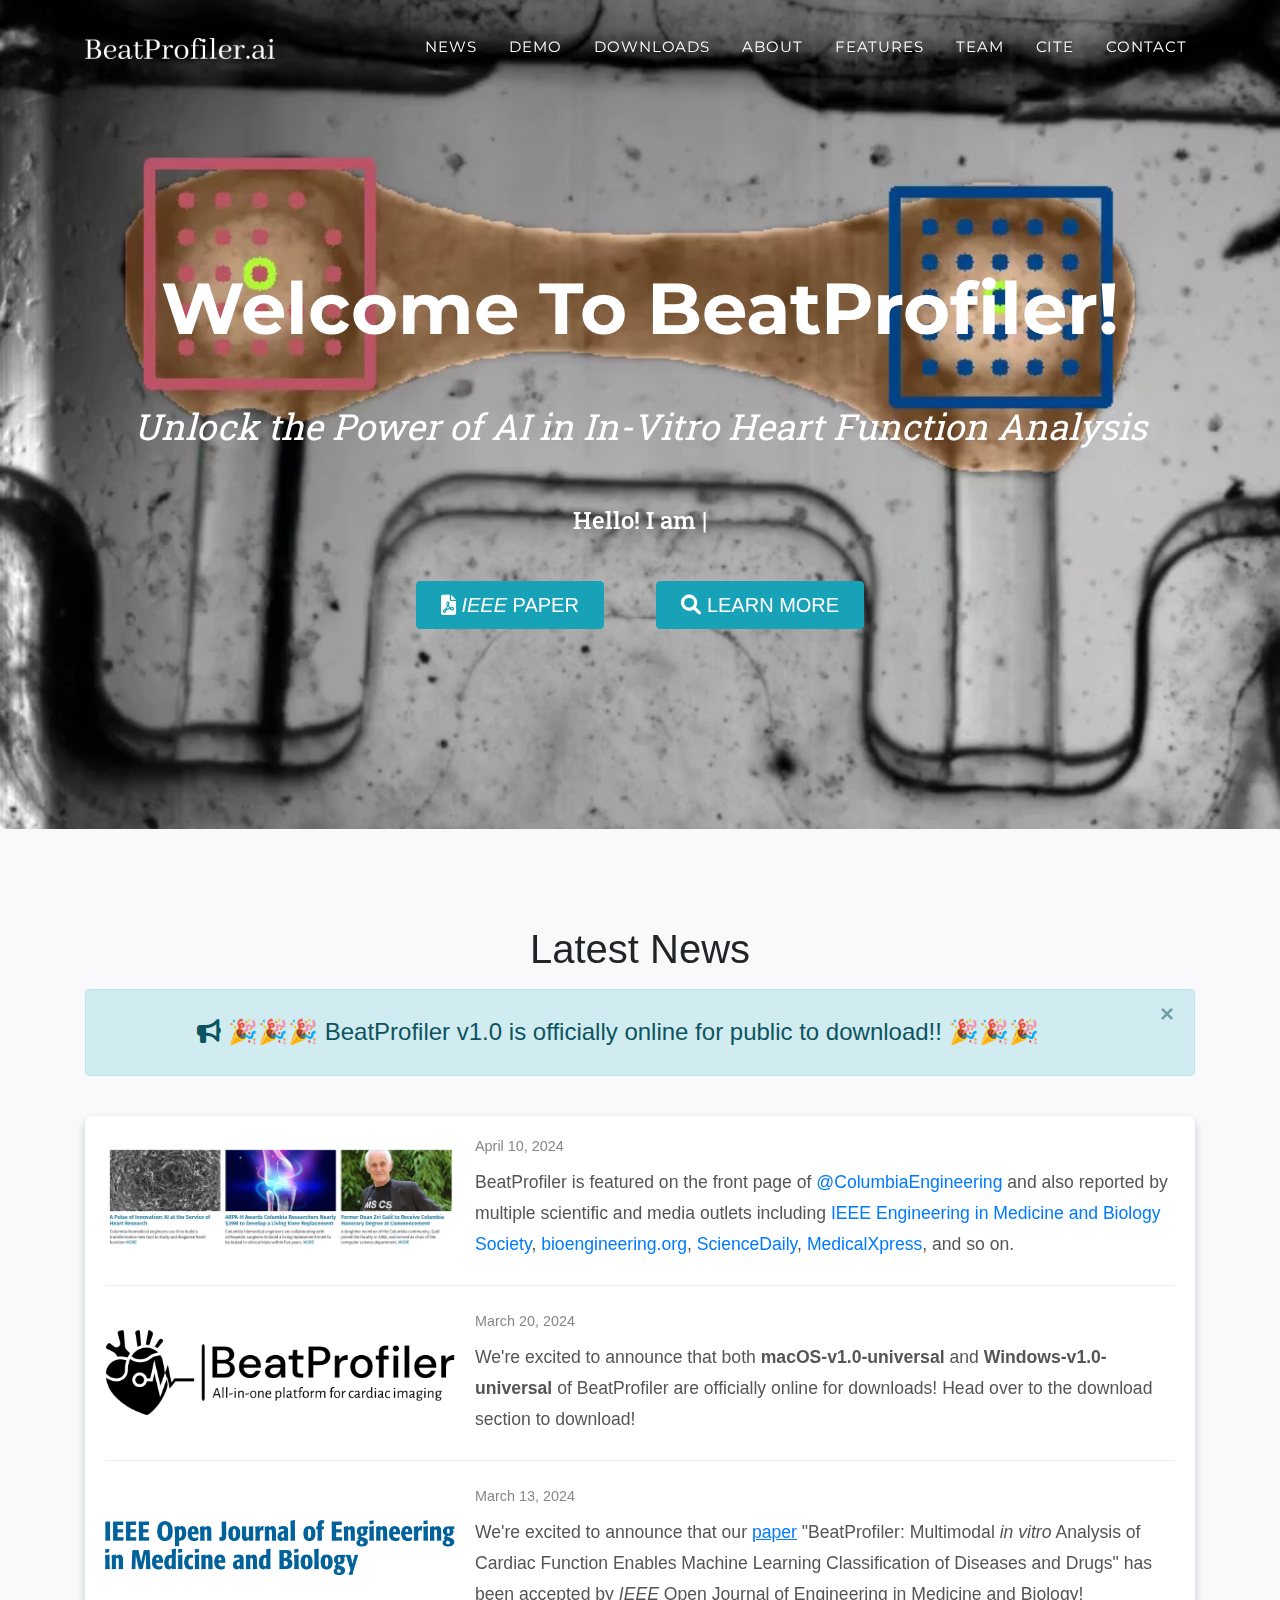
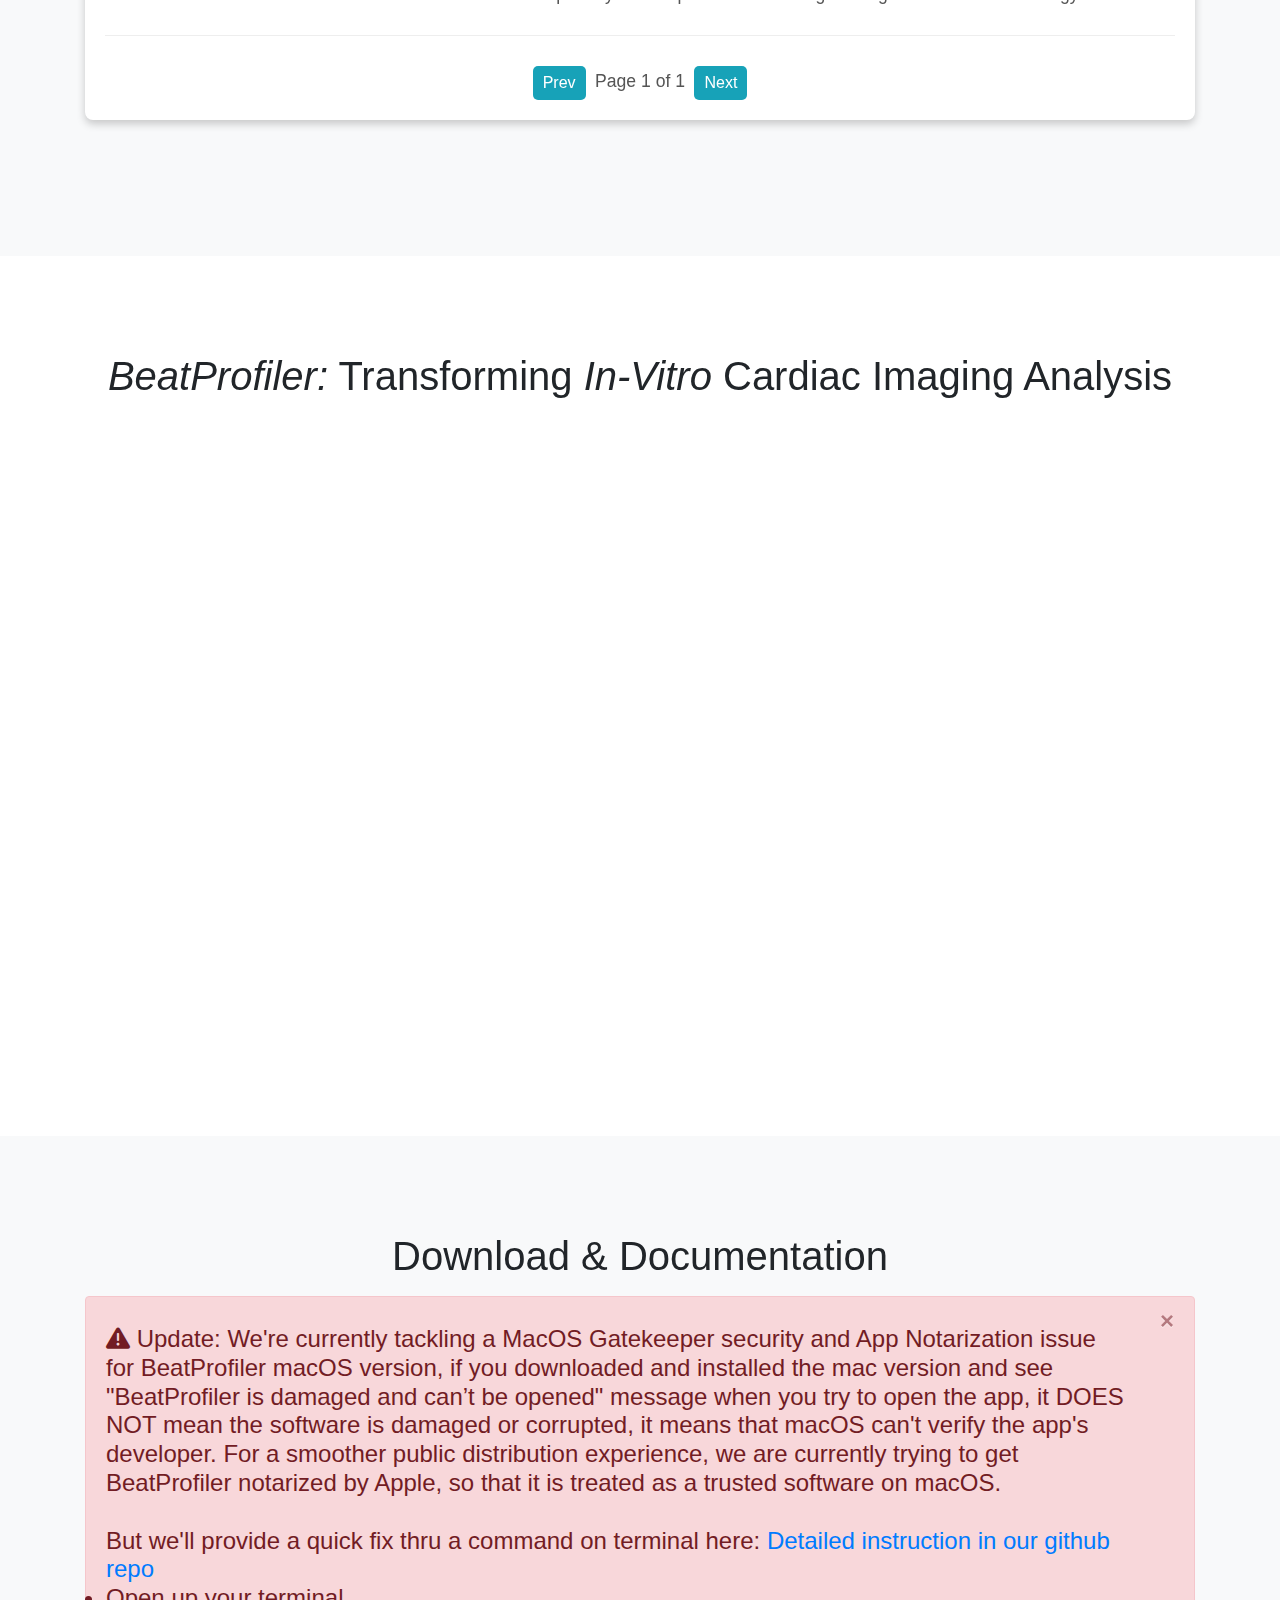
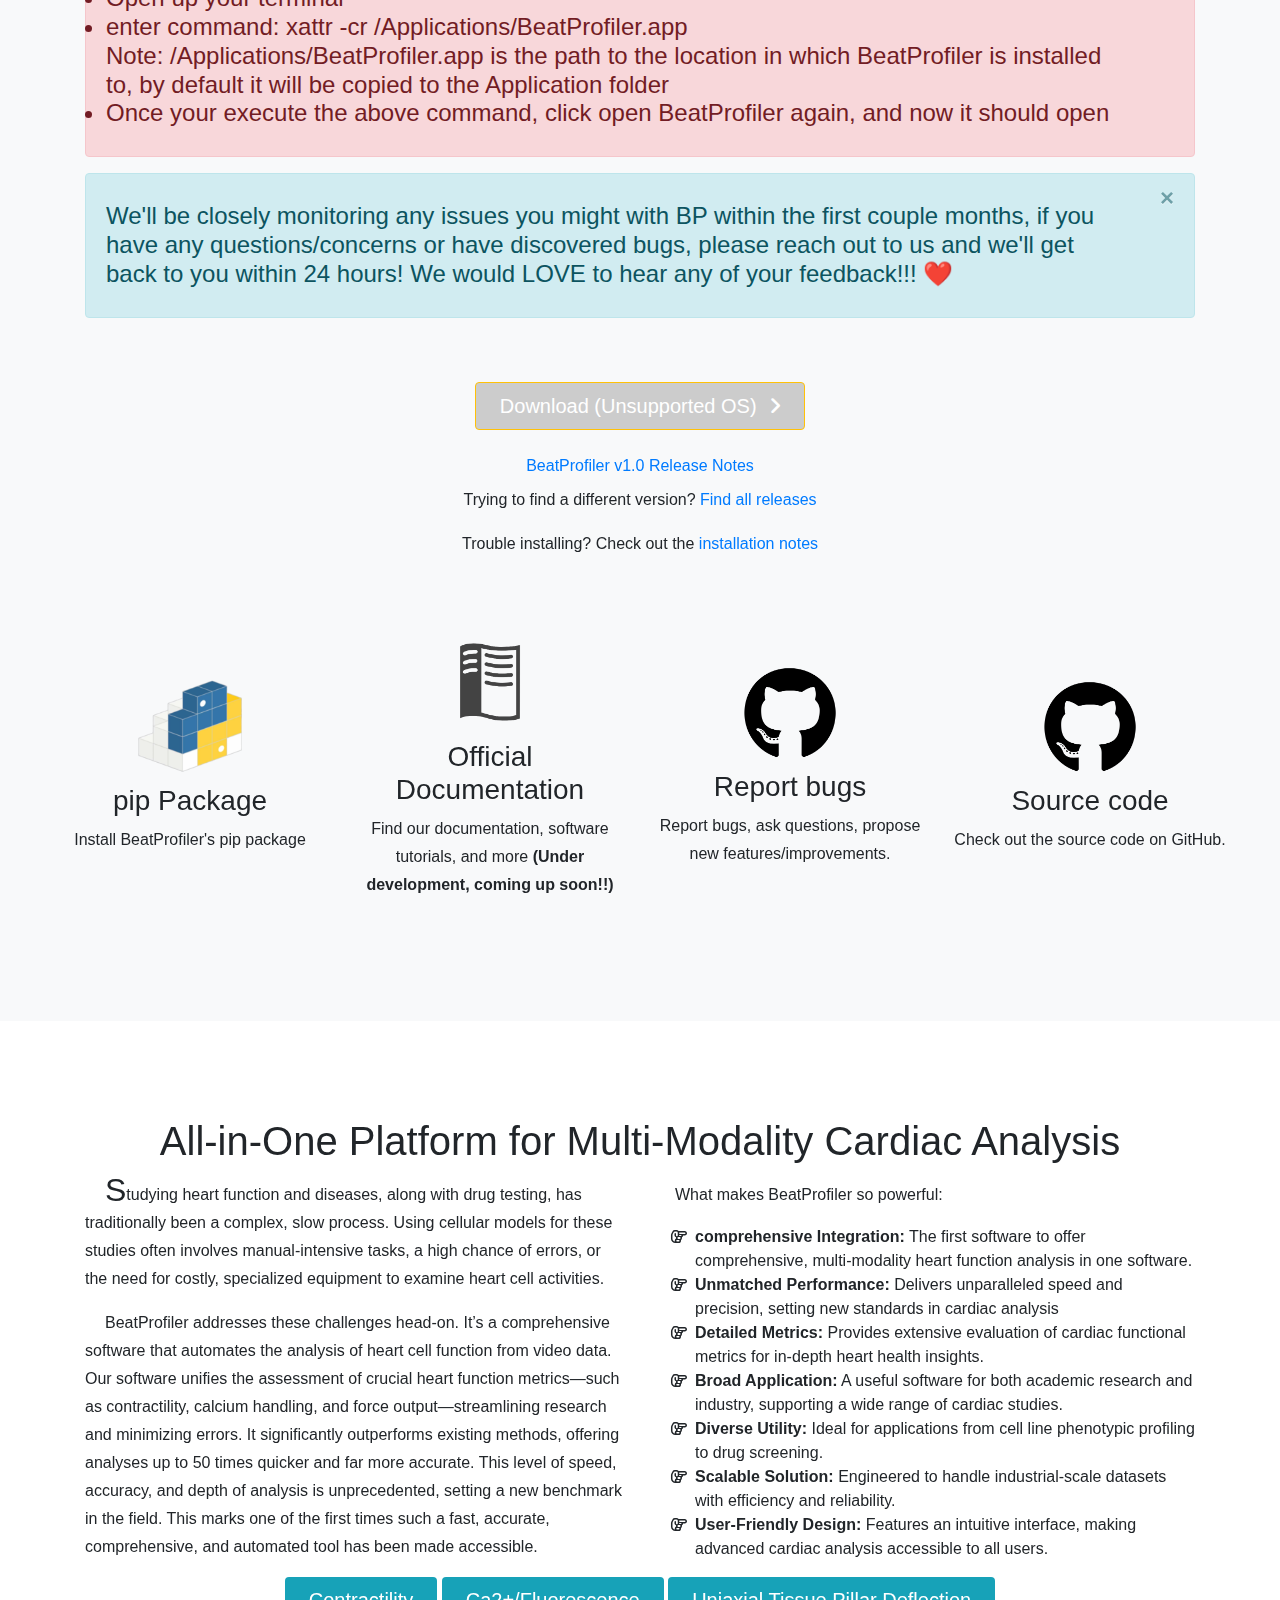
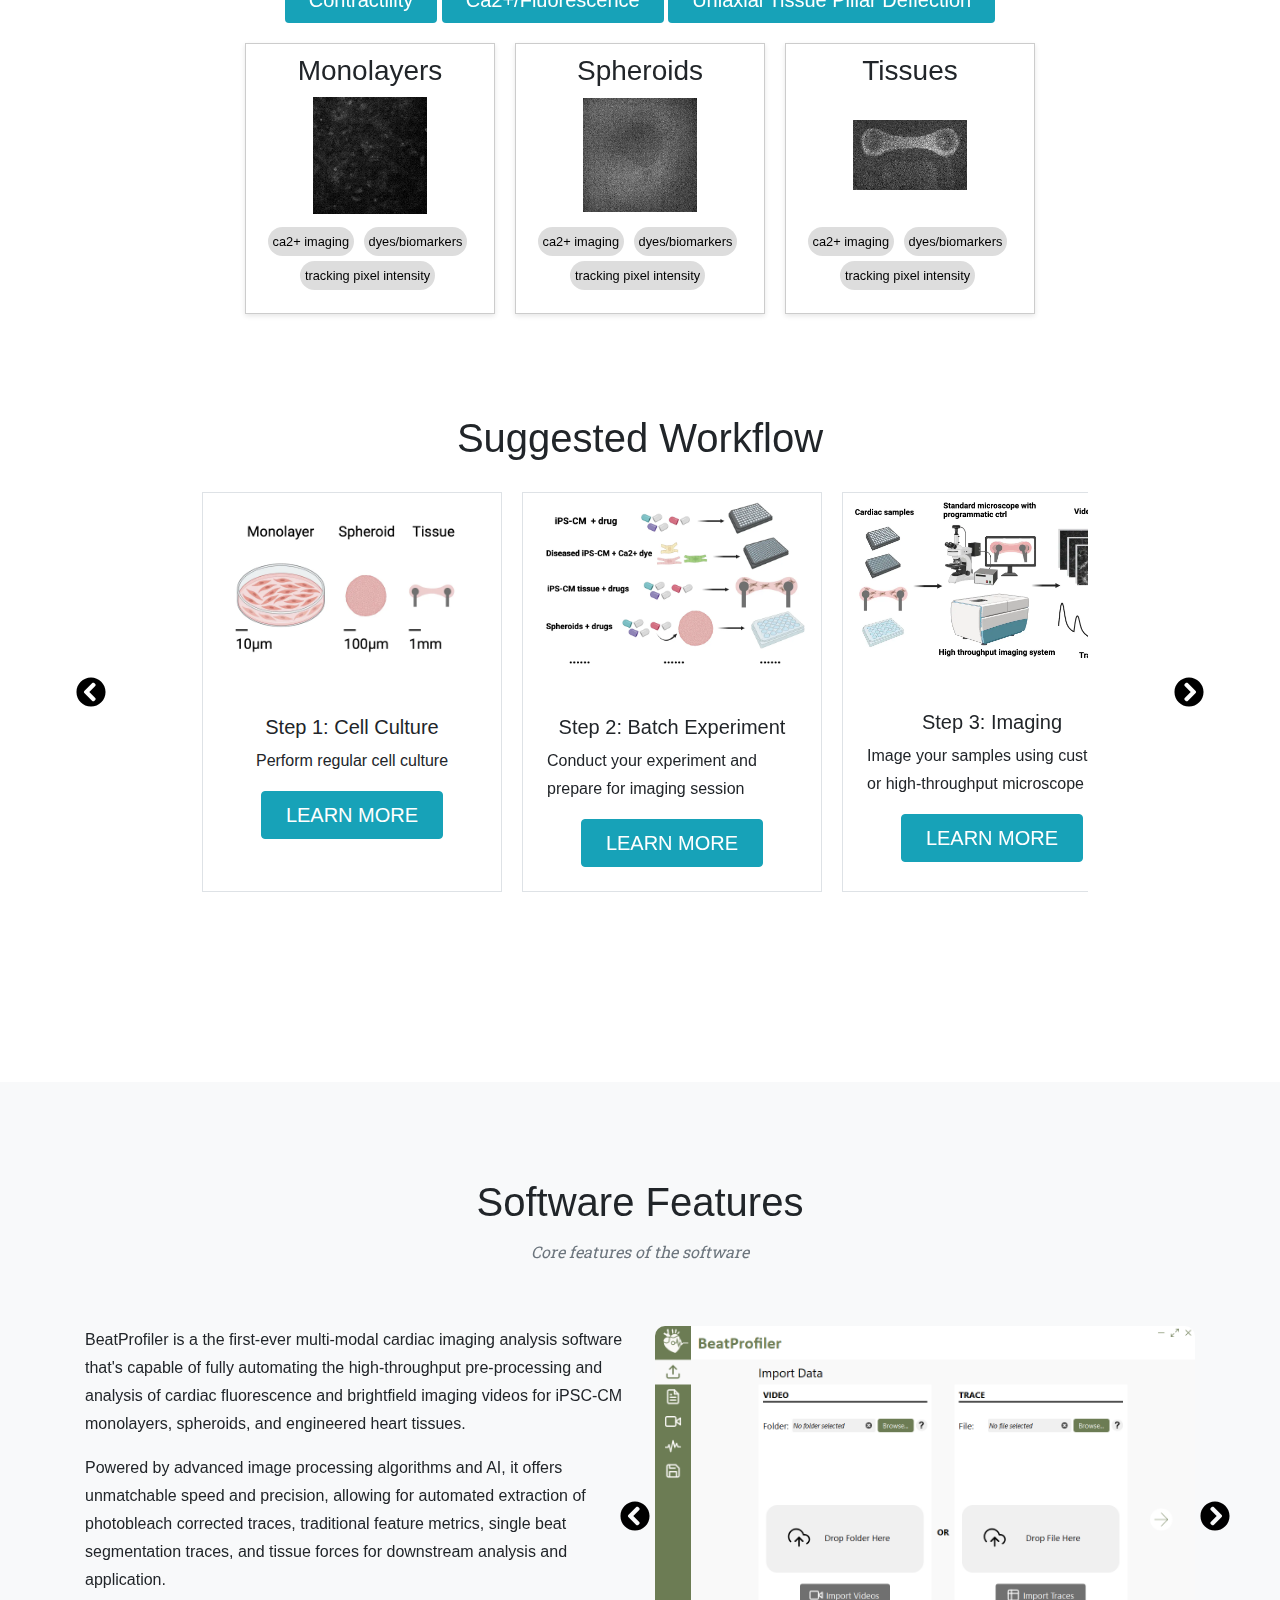
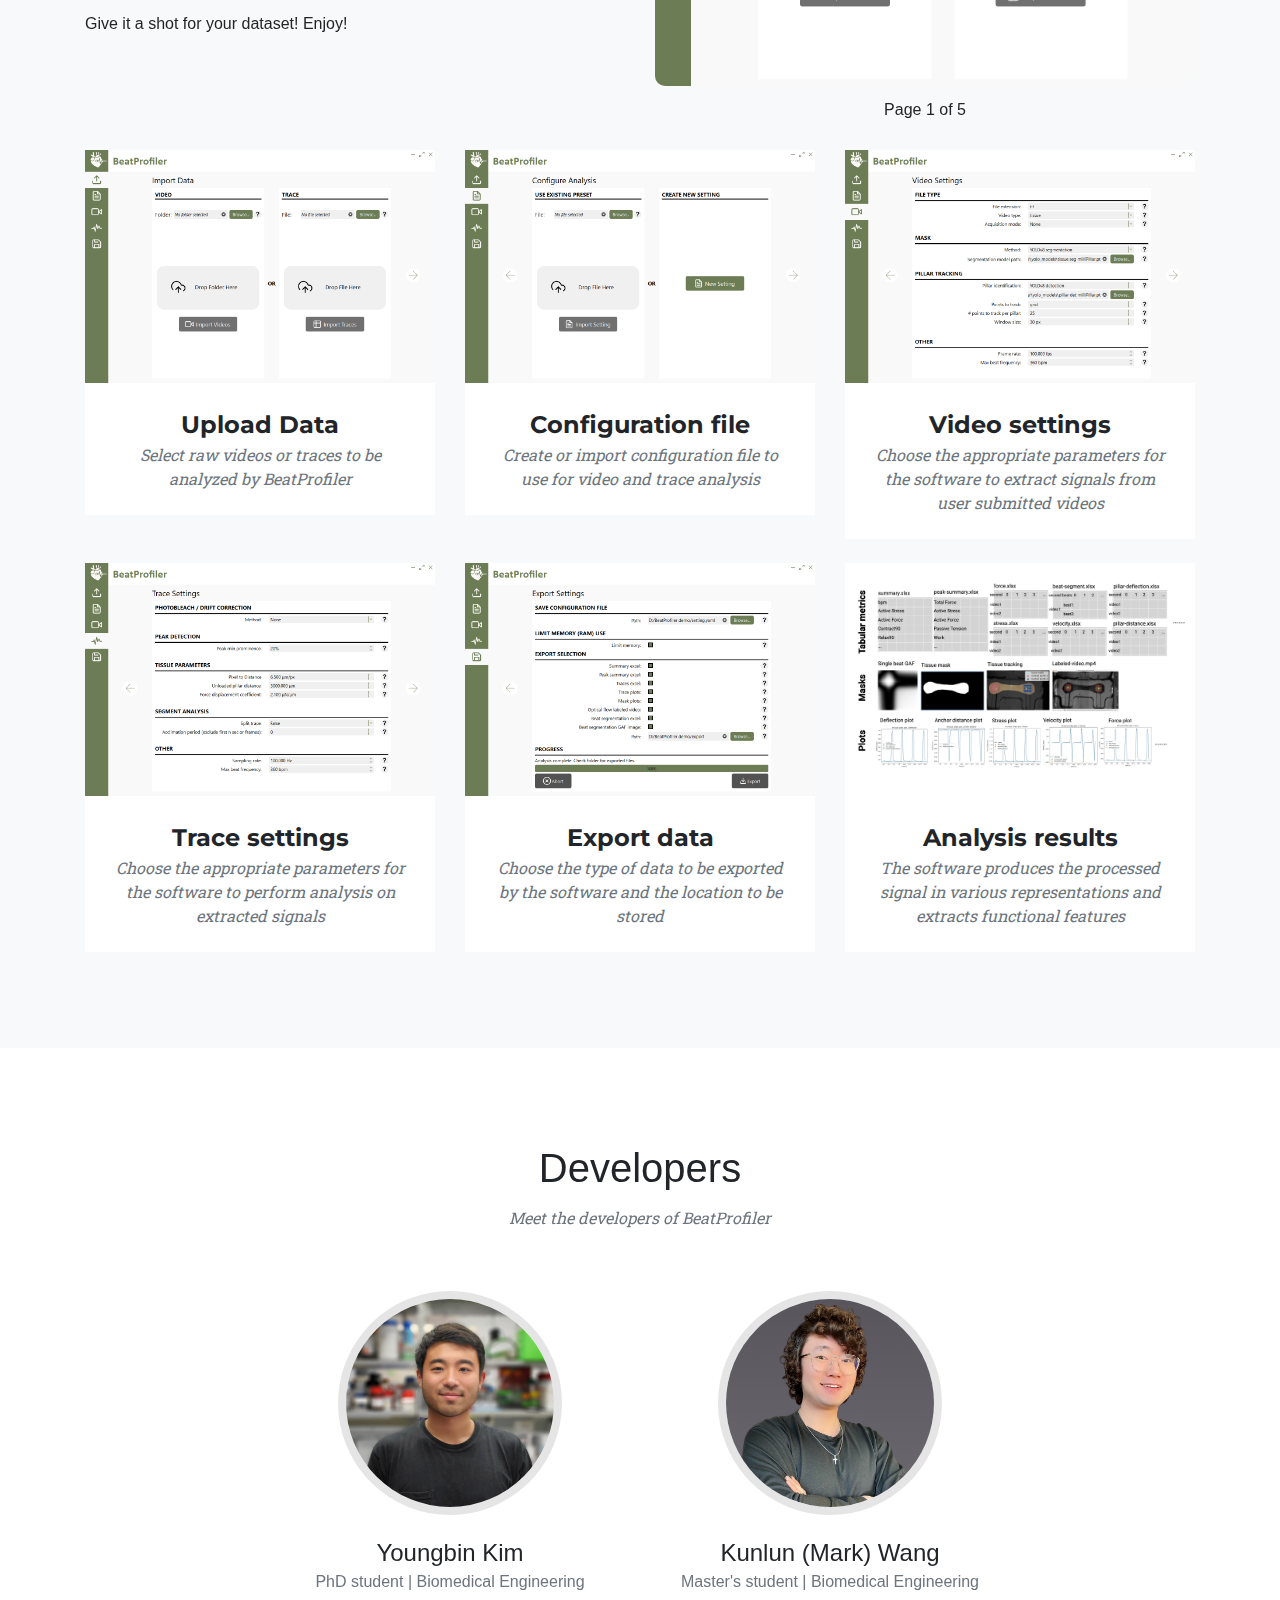
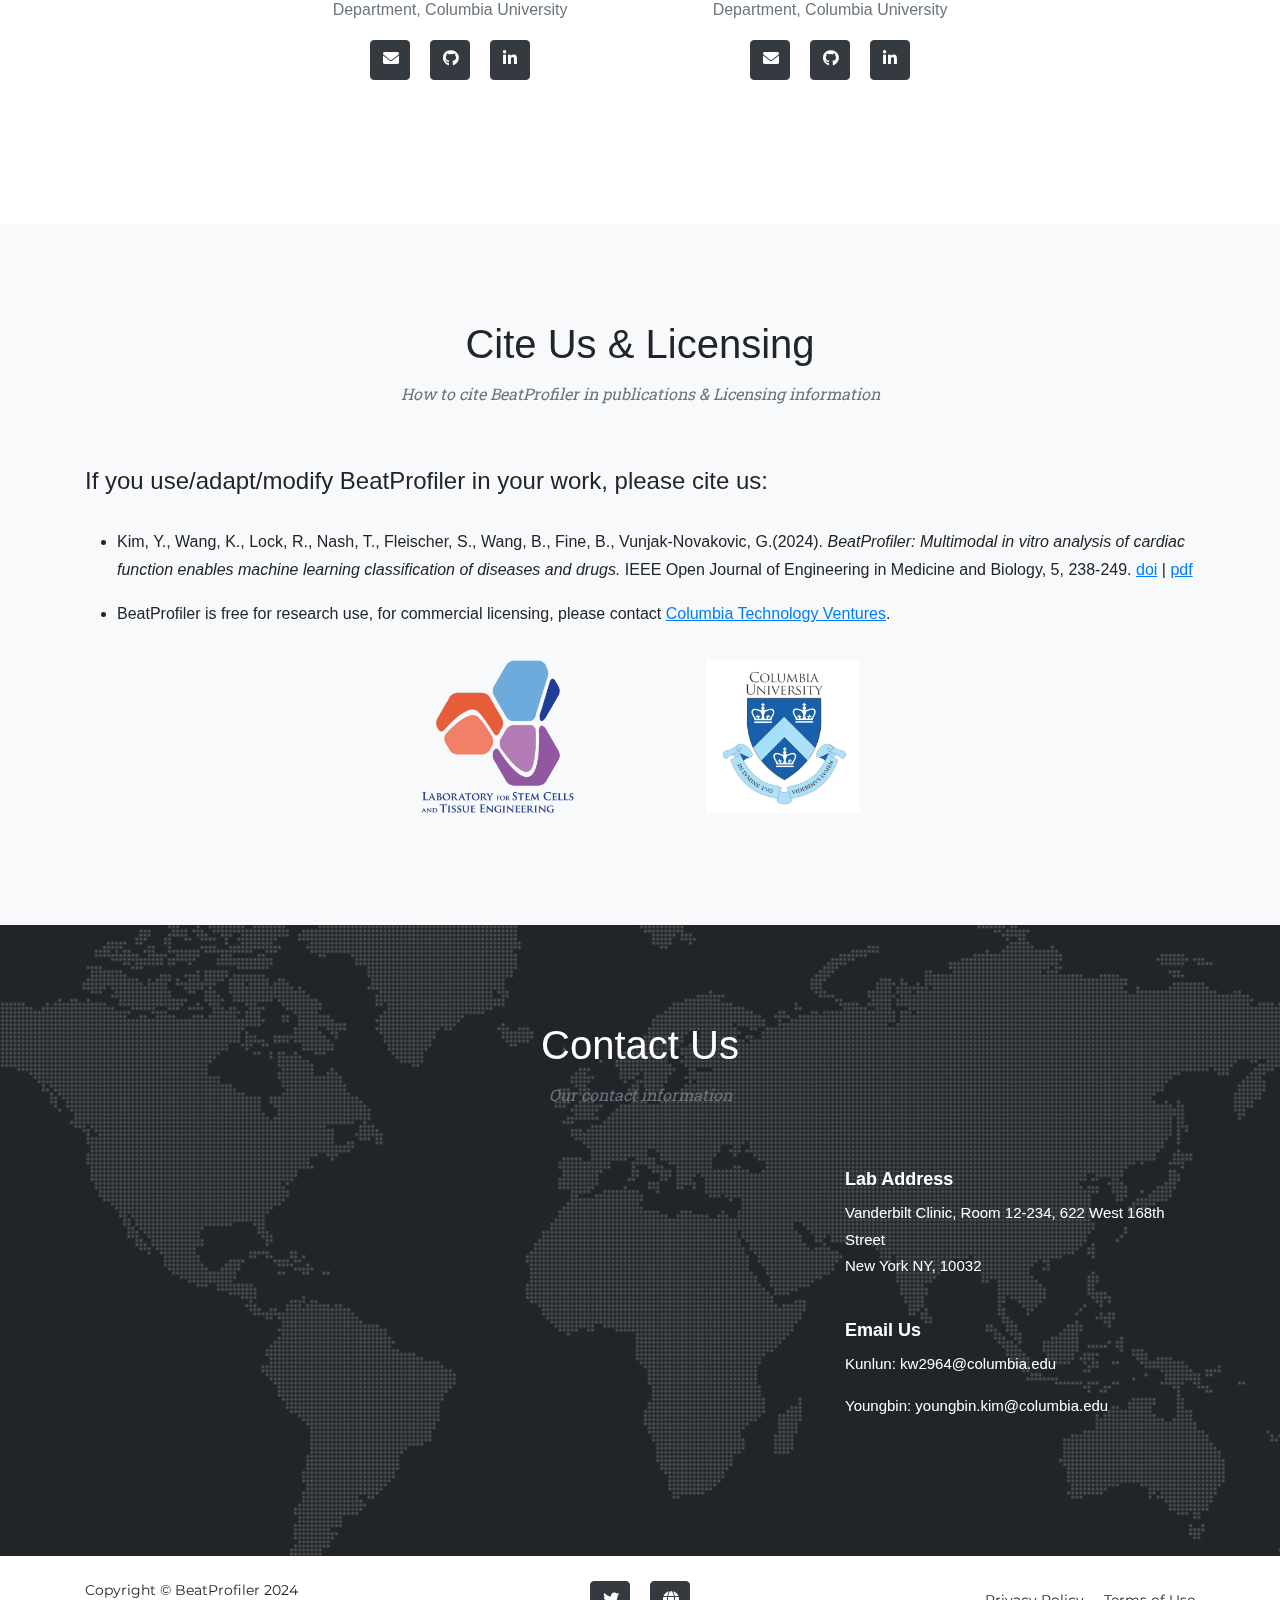
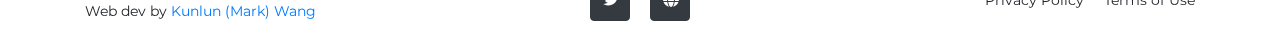
==== index.html @ 12a43fed "update" ====
<!DOCTYPE html>
<html lang="en">
    <head>
        <meta charset="utf-8" />
        <meta name="viewport" content="width=device-width, initial-scale=1, shrink-to-fit=no" />
        <meta name="description" content="BeatProfiler is an all-in-one GUI software for in vitro cardiac imaging, analysis of engineered cardiac tissues using advanced machine learning algorithms." />
        <meta name="author" content="Kunlun (Mark) Wang" />
        <meta name="keywords" content="BeatProfiler, beat, profiler, cardiac, in vitro, imaging, engineered cardiac tissue, analysis, machine learning, cardiac analysis software" />
        <title>BeatProfiler: Rapid In Vitro Cardiac Functional Analysis</title>
        
        <!-- Favicon-->
        <link rel="icon" type="image/x-icon" href="assets/favicon.ico" />
        <!-- Font Awesome icons (free version)-->
        <!-- <script src="https://use.fontawesome.com/releases/v6.1.0/js/all.js" crossorigin="anonymous"></script>
        <link href="https://fonts.googleapis.com/css?family=Montserrat:400,700" rel="stylesheet" type="text/css" />
        <link href="https://fonts.googleapis.com/css?family=Roboto+Slab:400,100,300,700" rel="stylesheet" type="text/css" />
        <link href="css/styles.css" rel="stylesheet" />
        <link href="css/responsive.css" rel="stylesheet" />
        <link href="css/responsive.css" rel="stylesheet" />
        <link rel="stylesheet" href="index.css">
        <link rel="stylesheet" href="https://cdn.jsdelivr.net/npm/bootstrap@4.0.0/dist/css/bootstrap.min.css" integrity="sha384-Gn5384xqQ1aoWXA+058RXPxPg6fy4IWvTNh0E263XmFcJlSAwiGgFAW/dAiS6JXm" crossorigin="anonymous">
        <link rel="stylesheet" href="https://cdnjs.cloudflare.com/ajax/libs/font-awesome/4.7.0/css/font-awesome.min.css">
        <meta name="google-site-verification" content="pfnk1_F7BxnPzXKISsnZF0TNQ5UdqsAzll-TR8BQyGI" /> -->

        <!-- Optimized Google Fonts -->
        <link href="https://fonts.googleapis.com/css?family=Montserrat:400,700|Roboto+Slab:400,100,300,700" rel="stylesheet">
        <!-- Core theme CSS (includes Bootstrap)-->
        <link href="css/styles.css" rel="stylesheet" />
        <!-- <link href="css/responsive.css" rel="stylesheet" /> -->
        <!-- <link rel="stylesheet" href="index.css"> -->
        <link rel="stylesheet" href="https://cdn.jsdelivr.net/npm/bootstrap@4.0.0/dist/css/bootstrap.min.css" integrity="sha384-Gn5384xqQ1aoWXA+058RXPxPg6fy4IWvTNh0E263XmFcJlSAwiGgFAW/dAiS6JXm" crossorigin="anonymous">
        
        <!-- Async Font Awesome -->
        <link rel="stylesheet" href="https://cdnjs.cloudflare.com/ajax/libs/font-awesome/6.0.0/css/all.min.css">
        <!-- <script src="https://use.fontawesome.com/releases/v6.1.0/js/all.js" crossorigin="anonymous" async></script> -->
        <!-- <link href="https://cdnjs.cloudflare.com/ajax/libs/font-awesome/6.1.0/css/all.min.css" rel="stylesheet"> -->

        <meta name="google-site-verification" content="pfnk1_F7BxnPzXKISsnZF0TNQ5UdqsAzll-TR8BQyGI" />
	<meta name="google-site-verification" content="ITzI_j2sVN_JjJ33G8ocufsELcqcArEpetuuBUOS3X4" />
        
    </head>
    <body id="page-top">
        <!-- Navigation-->
        <nav class="navbar navbar-expand-lg navbar-dark fixed-top" id="mainNav">
            
            <div class="container">

                
                <!-- BeatProfiler logo goes here: -->
                <a class="navbar-brand" href="#page-top"><img src="assets/beatprofiler-logo-final.png" alt="BeatProfiler logo - Cardiac Imaging and Analysis Software" style="max-width: 60%; height: auto;"/></a>

                <button class="navbar-toggler" type="button" data-bs-toggle="collapse" data-bs-target="#navbarResponsive" aria-controls="navbarResponsive" aria-expanded="false" aria-label="Toggle navigation">
                    Menu
                    <i class="fas fa-bars ms-1"></i>
                </button>
                <div class="collapse navbar-collapse" id="navbarResponsive">
                    <ul class="navbar-nav text-uppercase ms-auto py-4 py-lg-0">
                        <li class="nav-item"><a class="nav-link" href="#News">News</a></li>
                        <li class="nav-item"><a class="nav-link" href="#Demo">Demo</a></li>
                        <li class="nav-item"><a class="nav-link" href="#downloads">Downloads</a></li>
                        <li class="nav-item"><a class="nav-link" href="#about">About</a></li>
                        <li class="nav-item"><a class="nav-link" href="#features">Features</a></li>
                        <li class="nav-item"><a class="nav-link" href="#team">Team</a></li>
                        <li class="nav-item"><a class="nav-link" href="#cite">Cite</a></li>
                        <li class="nav-item"><a class="nav-link" href="#contact">Contact</a></li>
                    </ul>
                </div>      
            </div>
            
        </nav>

       

        


        <!-- Masthead-->
        <!-- <header class="masthead">
            <div class="container">
                <div class="masthead-heading">Welcome To BeatProfiler!</div>
                <div class="masthead-subheading">An All-in-one Platform For Cardiac Imaging</div>
                <h2 class="subtitle-typed" style="color:#fff; "><i class="fa-solid fa-bullhorn"></i><span class="typing" ></span></h2>
                    
                <style>
                    .subtitle-typed {
                        font-size: 1.5rem;
                        line-height: 1.5rem;
                        margin-bottom: 25px;
                        font-family: "Roboto Slab", -apple-system, BlinkMacSystemFont, "Segoe UI", Roboto, "Helvetica Neue", Arial, sans-serif, "Apple Color Emoji", "Segoe UI Emoji", "Segoe UI Symbol", "Noto Color Emoji";
                      }
                </style>
                
                <br/>
                <script src="js/typed.min.js"></script>
                <script type="text/javascript">
                    var typed = new Typed('.typing',{
                    strings: [" Coming up soon!"],
                    loop: true,
                    typeSpeed: 60,
                    backSpeed: 50
                    });
                </script>

                <a class="btn btn-warning btn-lg text-uppercase" href="#services">Learn More</a>
            </div>
        </header> -->





        

        

        <!-- <header class="masthead">
            <div class="video-container">
                <video playsinline autoplay muted loop id="bgVideo">
                    <source src="../assets/calcium5.mp4" type="video/webm">
                    Your browser does not support the video tag.
                </video>
            </div>
            <div class="container overlay">
                <div class="masthead-heading">Welcome To BeatProfiler!</div>
                <div class="masthead-subheading">An All-in-one Platform For Cardiac Imaging</div>
                <h2 class="subtitle-typed" style="color:#fff;"><i class="fa-solid fa-bullhorn"></i><span class="typing"></span></h2>

                <style>
                    .subtitle-typed {
                        font-size: 1.5rem;
                        line-height: 1.5rem;
                        margin-bottom: 25px;
                        font-family: "Roboto Slab", -apple-system, BlinkMacSystemFont, "Segoe UI", Roboto, "Helvetica Neue", Arial, sans-serif, "Apple Color Emoji", "Segoe UI Emoji", "Segoe UI Symbol", "Noto Color Emoji";
                      }
                </style>
                
                <br/>
                <script src="js/typed.min.js"></script>
                <script type="text/javascript">
                    var typed = new Typed('.typing',{
                    strings: [" Coming up soon!"],
                    loop: true,
                    typeSpeed: 60,
                    backSpeed: 50
                    });
                </script>

                <a class="btn btn-warning btn-lg text-uppercase" href="#services">Learn More</a>


            </div>
        </header> -->








        <header class="masthead">
            <div class="video-container">
                <!-- Video 1 -->
                <video playsinline autoplay muted loop id="video1" class="active-video">
                    <source src="assets/landing-page-bp2.webm" type="video/webm">
                    Your browser does not support the video tag.
                </video>

                <!-- <video playsinline muted loop id="video2">
                    <source src="../assets/calcium4.mp4" type="video/mp4">
                    Your browser does not support the video tag.
                </video>

                <video playsinline muted loop id="video3">
                    <source src="../assets/calcium3.mp4" type="video/mp4">
                    Your browser does not support the video tag.
                </video>  -->
            </div>

            <!-- <div class="slide">
                <video playsinline autoplay muted loop id="video1" class="active-video">
                    <source src="../assets/calcium5.mp4" type="video/mp4">
                    Your browser does not support the video tag.
                </video>
            </div> -->


            <!-- <div class="video-controls">
                
                <a class="previous" id="slideLeft">
                    <i class="fa fa-chevron-circle-left" style="font-size: 32px;"
                       onmouseover="this.style.transform='rotate(360deg)'; this.style.transition='1s'; this.style.color='white';"
                       onmouseout="this.style.transform=''; this.style.color='';">
                    </i>
                </a>

                <a class="next" id="slideRight">
                    <i class="fa fa-chevron-circle-right" style="font-size: 32px;"
                       onmouseover="this.style.transform='rotate(360deg)'; this.style.transition='1s'; this.style.color='white';"
                       onmouseout="this.style.transform=''; this.style.color='';">
                    </i>
                </a>

            </div> -->

            <div class="container overlay">
                <div class="masthead-heading">Welcome To BeatProfiler!</div>
                <!-- <div class="masthead-subheading">Start your batch cardiac analysis in just 3 clicks</div> -->
                <div class="masthead-subheading">Unlock the Power of AI in <i>In-Vitro</i> Heart Function Analysis</div>
                <h2 class="subtitle-typed" style="color:#fff;"><span class="typing"></span></h2>
                <!-- Additional content and scripts remain unchanged -->

                <style>
                    .subtitle-typed {
                        font-size: 1.5rem;
                        line-height: 1.5rem;
                        margin-bottom: 25px;
                        font-family: "Roboto Slab", -apple-system, BlinkMacSystemFont, "Segoe UI", Roboto, "Helvetica Neue", Arial, sans-serif, "Apple Color Emoji", "Segoe UI Emoji", "Segoe UI Symbol", "Noto Color Emoji";
                      }
                </style>
                
                <br/>
                <!-- typed.js -->
                <script src="js/typed.min.js"></script>
                <script type="text/javascript">
                    var typed = new Typed('.typing',{
                    strings: ["Hello! I am an all-in-one cardiac imaging analysis software", 
                    "I can do all kinds of cardiac functional analysis", "I can process brightfield, calcium, and tissue force generation videos", 
                    "I can handle various cardiac models like cardiac monolayers, cardiac spheroids, and engineered cardiac tissues", 
                    "Most importantly, I am powered by AI and advanced image processing algorithms, making the analysis fast and accurate :)", 
                    "I hope you enjoy!"],
                    loop: true,
                    typeSpeed: 60,
                    backSpeed: 30
                    });
                </script>


                <!-- Example using Bootstrap's margin utility classes -->
                <a class="btn btn-info btn-lg text-uppercase text-white font-semibold py-2 px-4 rounded inline-flex items-center me-5" href="https://ieeexplore.ieee.org/document/10490213" target="_blank"> <i class="fa-solid fa-file-pdf"></i> <i>IEEE</i> Paper</a>
                <a class="btn btn-info btn-lg text-uppercase text-white font-semibold py-2 px-4 rounded inline-flex items-center" href="#about"><i class="fa-solid fa-magnifying-glass"></i> Learn More</a>


                
                <!-- Your content here -->
            </div>
        </header>

        <!-- <script>
            document.addEventListener("DOMContentLoaded", function() {
                let playCounts = 0;
                const videos = document.querySelectorAll("video");
                let currentVideoIndex = 0;
                
                function switchVideo(index) {
                    videos[currentVideoIndex].classList.remove("active-video");
                    videos[currentVideoIndex].pause();
                    currentVideoIndex = index;
                    videos[currentVideoIndex].classList.add("active-video");
                    videos[currentVideoIndex].play();
                    playCounts = 0; 
                }
            
                document.getElementById("slideLeft").addEventListener("click", function() {
                    let newIndex = currentVideoIndex - 1 < 0 ? videos.length - 1 : currentVideoIndex - 1;
                    switchVideo(newIndex);
                });
            
                document.getElementById("slideRight").addEventListener("click", function() {
                    let newIndex = (currentVideoIndex + 1) % videos.length;
                    switchVideo(newIndex);
                });
            
                videos.forEach((video, index) => {
                    video.addEventListener('ended', () => {
                        playCounts++;
                        if (playCounts >= 1) {
                            let newIndex = (index + 1) % videos.length;
                            switchVideo(newIndex);
                        } else {
                            video.play(); 
                        }
                    });
                });
            
                switchVideo(0); 

            });
            </script> -->






        




        <!-- count-down-->
        <section class="page-section bg-light" id="News">
            <div class="container">
                <div class="text-center">
                    <h2 class="section-heading">Latest News</h2>

                    <div class="alert alert-info alert-dismissible fade show" role="alert">
                        <h4 class="my-3"> 
                            <i class="fa-solid fa-bullhorn"></i> 🎉🎉🎉 BeatProfiler v1.0 is officially online for public to download!! 🎉🎉🎉
                        </h4>
                        <button type="button" class="close" data-dismiss="alert" aria-label="Close">
                          <span aria-hidden="true">&times;</span>
                        </button>
                    </div>


                    <div style="max-width: 1200px; margin: 40px auto; padding: 20px; background-color: #ffffff; border-radius: 8px; box-shadow: 0 4px 8px rgba(0,0,0,0.2);">
                       
                        
                        
                        <!-- Page 1 -->
                        

                        <div id="page-1" style="display: block;">
                            <ul style="list-style: none; margin: 0; padding: 0;">
                                <li style="display: flex; align-items: center; margin-bottom: 25px; padding-bottom: 25px; border-bottom: 1px solid #eee;">
                                    <div style="flex: 1; margin-right: 20px;">
                                        <img src="../assets/media.png" alt="BeatProfiler logo - Cardiac Imaging and Analysis Software" style="width: 100%; height: auto; border-radius: 1px;">
                                    </div>
                                    <div style="flex: 2;">
                                        <time datetime="2024-04-10" style="display: block; font-size: 0.9em; color: #888; margin-bottom: 10px; text-align: left;">April 10, 2024</time>
                                        <p style="margin: 0; font-size: 1.1em; color: #555; text-align: left;">BeatProfiler is featured on the front page of <a href="https://www.engineering.columbia.edu/news/pulse-innovation-ai-service-heart-research" target="_blank">@ColumbiaEngineering</a>  
                                            and also reported by multiple scientific and media outlets including <a href="https://twitter.com/IEEEembs/status/1777804934328525139" target="_blank">IEEE Engineering in Medicine and Biology Society</a>, 
                                            <a href="https://bioengineer.org/a-pulse-of-innovation-ai-at-the-service-of-heart-research/#google_vignette" target="_blank">bioengineering.org</a>, <a href="https://www.sciencedaily.com/releases/2024/04/240408150501.htm" target="_blank">ScienceDaily</a>, 
                                            <a href="https://medicalxpress.com/news/2024-04-biomedical-ai-tool-heart-function.html" target="_blank">MedicalXpress</a>, and so on.

                                        </p>
                                    </div>
                                </li>
                                <!-- Repeat the li element for more entries -->
                            </ul>
                        </div>



                        <div id="page-1" style="display: block;">
                            <ul style="list-style: none; margin: 0; padding: 0;">
                                <li style="display: flex; align-items: center; margin-bottom: 25px; padding-bottom: 25px; border-bottom: 1px solid #eee;">
                                    <div style="flex: 1; margin-right: 20px;">
                                        <img src="../assets/bp-logo2.png" alt="BeatProfiler logo - Cardiac Imaging and Analysis Software" style="width: 100%; height: auto; border-radius: 1px;">
                                    </div>
                                    <div style="flex: 2;">
                                        <time datetime="2024-03-20" style="display: block; font-size: 0.9em; color: #888; margin-bottom: 10px; text-align: left;">March 20, 2024</time>
                                        <p style="margin: 0; font-size: 1.1em; color: #555; text-align: left;">We're excited to announce that both <b>macOS-v1.0-universal</b> and <b>Windows-v1.0-universal</b> of BeatProfiler are officially online for downloads! Head over to the download section to download!</p>
                                    </div>
                                </li>
                                <!-- Repeat the li element for more entries -->
                            </ul>
                        </div>


                        <div id="page-1" style="display: block;">
                            <ul style="list-style: none; margin: 0; padding: 0;">
                                <li style="display: flex; align-items: center; margin-bottom: 25px; padding-bottom: 25px; border-bottom: 1px solid #eee;">
                                    <div style="flex: 1; margin-right: 20px;">
                                        <img src="../assets/ieee.png" alt="IEEE logo" style="width: 100%; height: auto; border-radius: 1px;">
                                    </div>
                                    <div style="flex: 2;">
                                        <time datetime="2024-03-13" style="display: block; font-size: 0.9em; color: #888; margin-bottom: 10px; text-align: left;">March 13, 2024</time>
                                        <p style="margin: 0; font-size: 1.1em; color: #555; text-align: left;">We're excited to announce that our <a href="https://ieeexplore.ieee.org/document/10490213" target="_blank" style="text-decoration: underline;">paper</a> "BeatProfiler: Multimodal <i>in vitro</i> Analysis of Cardiac Function Enables Machine Learning Classification of Diseases and Drugs" has been accepted
                                            by <i>IEEE</i> Open Journal of Engineering in Medicine and Biology! </p>
                                    </div>
                                </li>
                                <!-- Repeat the li element for more entries -->
                            </ul>
                        </div>


                        <!-- Pagination -->
                        <div style="text-align: center; margin-top: 30px;">
                            <button class="btn btn-info" style="margin-right: 5px; padding: 5px 10px; border: none; color: white; border-radius: 5px; cursor: pointer;">Prev</button>
                            <span style="font-size: 1.1em; color: #555;">Page 1 of 1</span>
                            <button class="btn btn-info" style="margin-left: 5px; padding: 5px 10px; border: none; color: white; border-radius: 5px; cursor: pointer;">Next</button>
                        </div>
                    </div>



                      <!-- <div class="container">
                        <div class="row">
                            <div class="col-md-12">
                                <div class="d-flex justify-content-between align-items-center breaking-news bg-white">
                                    <div class="d-flex flex-row flex-grow-1 flex-fill justify-content-center bg-warning py-2 text-white px-1 news"><span class="d-flex align-items-center">&nbsp;Announcement</span></div>
                                    <marquee class="news-scroll" behavior="scroll" direction="left"> <h4 class="my-3"> 
                                        <i class="fa-solid fa-bullhorn"></i> We are aiming to release the beta version of BeatProfiler on Feb 1st, 2023
                                    </h4>
                                    </marquee>
                                </div>
                            </div>
                        </div>
                    </div>
            
                    <style>
                        body{background: #eee}.news{width: 160px}.news-scroll a{text-decoration: none}.dot{height: 6px;width: 6px;margin-left: 3px;margin-right: 3px;margin-top: 2px !important;background-color: rgb(246, 198, 55);border-radius: 50%;display: inline-block}
                    </style> -->


                      

                
                      <!-- <div id="clockdiv">
                        <div>
                          <span class="days"></span>
                          <div class="smalltext">Days</div>
                        </div>
                        <div>
                          <span class="hours"></span>
                          <div class="smalltext">Hours</div>
                        </div>
                        <div>
                          <span class="minutes"></span>
                          <div class="smalltext">Minutes</div>
                        </div>
                        <div>
                          <span class="seconds"></span>
                          <div class="smalltext">Seconds</div>
                        </div>
                      </div> -->

                      
                </div>

            </div>
        </section>






        <section class="page-section" id="Demo">
            <div class="container text-center">
                <h2 class="section-heading"><i>BeatProfiler:</i> Transforming <i>In-Vitro</i> Cardiac Imaging Analysis</h2>
        
                <div class="row">
                    <div class="col-md-12 video-container">
                        <!-- Embed YouTube video -->
                        <iframe 
                            width="100%" 
                            height="auto" 
                            src="https://www.youtube.com/embed/YT85OvvP8WI" 
                            title="YouTube video player" 
                            frameborder="0" 
                            allow="accelerometer; autoplay; clipboard-write; encrypted-media; gyroscope; picture-in-picture" 
                            allowfullscreen
                            style="aspect-ratio: 16 / 9;">
                        </iframe>
                    </div>
                </div>
        
            </div>
        </section>
        






        <section class="page-section bg-light" id="downloads">

            <div class="container text-center">
                <!-- Title Section -->
                <h2 class="section-heading">Download & Documentation</h2>

                <div class="alert alert-danger alert-dismissible fade show" style='text-align:left;' role="alert">
                    <h4 class="my-3"> 
                        <i class="fa-solid fa-triangle-exclamation"></i> Update: We're currently tackling a MacOS Gatekeeper security and App Notarization issue for BeatProfiler macOS version, if you downloaded and installed the mac version and see 
                        "BeatProfiler is damaged and can’t be opened" message when you try to open the app, it DOES NOT mean the software is damaged or corrupted, it means that macOS can't verify the app's developer. 
                        
                        For a smoother public distribution experience, we are currently trying to get BeatProfiler notarized by Apple, so that it is treated as a trusted software on macOS.

                        <br/>
                        <br/>

                        But we'll provide a quick fix thru a command on terminal here: <a class="text-sm text-blue-500 hover:underline" href="https://github.com/youngbinkim0/BeatProfiler/blob/main/README.md" target="_blank"> Detailed instruction in our github repo </a>


                        <br/>
                        <li> Open up your terminal</li> 
                        <li>enter command: xattr -cr /Applications/BeatProfiler.app </li>
                        Note: /Applications/BeatProfiler.app is the path to the location in which BeatProfiler is installed to, by default it will be copied to the Application folder

                        <li>Once your execute the above command, click open BeatProfiler again, and now it should open</li>

                    </h4>
                    <button type="button" class="close" data-dismiss="alert" aria-label="Close">
                      <span aria-hidden="true">&times;</span>
                    </button>
                </div>



                <div class="alert alert-info alert-dismissible fade show" style='text-align:left;' role="alert">
                    <h4 class="my-3"> 
                        We'll be closely monitoring any issues you might with BP within the first couple months, if you have any questions/concerns or have discovered 
                        bugs, please reach out to us and we'll get back to you within 24 hours! We would LOVE to hear any of your feedback!!! ❤️

                    </h4>
                    <button type="button" class="close" data-dismiss="alert" aria-label="Close">
                      <span aria-hidden="true">&times;</span>
                    </button>
                </div>





            </div>




            <div class="container text-center">
                <!-- Content Section Only -->
                <div class="content-section">
                    <div class="container mx-auto p-5">
                        <div class="flex flex-col items-center justify-center min-h-screen">
                            <!-- Dynamic Download Section Placeholder -->
                            <div id="download-options"></div>
                            
                            <div class="mt-4">
                                <a class="text-sm text-blue-500 hover:underline" href="https://github.com/youngbinkim0/BeatProfiler/releases" target="_blank"> BeatProfiler v1.0 Release Notes </a>
                                <p class="text-xs mt-2">Trying to find a different version? <a class="text-blue-500 hover:underline" href="https://github.com/youngbinkim0/BeatProfiler/releases" target="_blank">Find all releases</a></p>
                                <p class="text-xs">Trouble installing? Check out the <a class="text-blue-500 hover:underline" href="https://kunlunw-beatprofiler-tutorial.readthedocs.io/en/latest/index.html" target="_blank">installation notes</a></p>
                            </div>
                        </div>
                    </div>
                </div>
            </div>



            <div class="features-container">


                <div class="feature-item">
                    <a href="https://pypi.org/project/beatprofiler/" target="_blank" class="feature-link">
                        <img src="../assets/pypi.png" alt="PyPi Icon">
                        <h3>pip Package</h3>
                    </a>
                    <p>Install BeatProfiler's pip package</p>
                </div>


                <div class="feature-item">
                    <a href="https://kunlunw-beatprofiler-tutorial.readthedocs.io/en/latest/index.html" target="_blank" class="feature-link">
                        <img style="max-width: 40%; max-height: 40%;" src="../assets/readthedocs3.png" alt="Documentation Icon">
                        <h3>Official Documentation</h3>
                    </a>
                    <p>Find our documentation, software tutorials, and more <b>(Under development, coming up soon!!)</b></p>
                </div>
            
                <div class="feature-item">
                    <a href="https://github.com/youngbinkim0/BeatProfiler/issues/new" target="_blank" class="feature-link">
                        <img src="../assets/github-logo3.png" alt="GitHub Issues Icon">
                        <h3>Report bugs</h3>
                    </a>
                    <p>Report bugs, ask questions, propose new features/improvements.</p>
                </div>
            
                <div class="feature-item">
                    <a href="https://github.com/youngbinkim0/BeatProfiler" target="_blank" class="feature-link">
                        <img src="../assets/github-logo3.png" alt="GitHub Icon">
                        <h3>Source code</h3>
                    </a>
                    <p>Check out the source code on GitHub.</p>
                </div>
            </div>



        </section>




        <style>
            /* Custom styles for dropdown */
            .dropdown {
              position: relative;
              display: inline-block;
            }
            .dropdown-content {
              display: none;
              position: absolute;
              background-color: #ffc107;
              min-width: 160px;
              box-shadow: 0px 8px 16px 0px rgba(0,0,0,0.2);
              z-index: 1;
              transition: opacity 0.5s ease, visibility 0.5s ease;
              opacity: 0;
              visibility: hidden;
              border-radius: 20px;
            }
            .dropdown:hover .dropdown-content {
              display: block;
              opacity: 1;
              visibility: visible;
            }
            .dropdown-content a {
              color: black;
              padding: 12px 16px;
              text-decoration: none;
              display: block;
              border-radius: 20px;
            }
            .dropdown-content a:hover { background-color: #f1f1f1; }
            .button {
              background-color: #f3c614;
              color: white;
              padding: 8px 16px;
              text-align: center;
              text-decoration: none;
              display: inline-block;
              font-size: 16px;
              margin: 4px 2px;
              cursor: pointer;
              border-radius: 20px;
            }
            .fa-angle-right {
              transition: transform 0.3s ease;
            }
            .dropdown:hover .fa-angle-right {
              transform: rotate(90deg);
            }




            /* Flex container */
            .container.flex {
                display: flex;
                align-items: center;
                justify-content: space-between;
            }

            /* Flex item styles */
            .image-section, .content-section {
                flex-basis: 50%;
            }

            /* Ensure the image covers the area properly */
            .image-section img {
                width: 100%;
                height: auto;
                display: block;
            }


            #clockdiv{
                font-family: sans-serif;
                color: #fff;
                font-weight: 100;
                text-align: center;
                font-size: 50px;
            }
                          
            #clockdiv > div{
            padding: 10px;
            border-radius: 3px;
            background: #ffce1e;
            display: inline-block;
            }
            
            #clockdiv div > span{
            padding: 15px;
            border-radius: 3px;
            background: #fcc600;
            display: inline-block;
            }
            .smalltext{
            padding-top: 5px;
            font-size: 16px;
            }



            .features-container {
            display: flex;
            justify-content: space-around;
            align-items: center;
            text-align: center;
            max-width: 1200px; /* Adjust this value based on your container's width */
            margin: 0 auto; /* Center the div within its parent */
            }

            .feature-item img {
                width: 200px;
                height: 100px;
                border-radius: 50%;
                object-fit: cover;
                margin-bottom: 8px;
            }

            .feature-item {
                flex-basis: 30%;
                margin: 10px;
            }

            @media (max-width: 768px) {
                .features-container {
                    flex-direction: column;
                }
            }


            .feature-link {
                text-decoration: none; /* Removes underline from links */
                color: inherit; /* Inherits the color from the parent element */
                display: block; /* Makes the entire area clickable */
            }

            .feature-link:hover {
                text-decoration: underline; /* Optional: adds underline on hover for visual feedback */
            }

          </style>



        <script>
            document.addEventListener('DOMContentLoaded', (event) => {
            const dropdown = document.querySelector('.dropdown');
            const dropbtn = dropdown.querySelector('.dropbtn');
            const dropdownMenu = dropdown.querySelector('.dropdown-menu');
        
            dropdown.addEventListener('mouseenter', function() {
                dropbtn.querySelector('i').classList.replace('fa-caret-right', 'fa-caret-down');
                dropdownMenu.style.display = 'block';
            });
        
            // Track mouse position to detect if it's outside the dropdown area
            document.addEventListener('mousemove', function(event) {
                const bounds = dropdown.getBoundingClientRect();
                const isOutside = event.clientX < bounds.left - 10 || event.clientX > bounds.right + 10 ||
                                event.clientY < bounds.top - 10 || event.clientY > bounds.bottom + 10;
        
                if (isOutside) {
                dropbtn.querySelector('i').classList.replace('fa-caret-down', 'fa-caret-right');
                dropdownMenu.style.display = 'none';
                }
            });
            });
        </script>






        <script>
            document.addEventListener('DOMContentLoaded', function() {
              var os = navigator.platform.toLowerCase();
              var downloadHTML = '';
            
              if (os.indexOf('win') >= 0) { // Windows
                downloadHTML = `
                  <div class="dropdown">
                    <a class="btn btn-warning btn-lg text-white font-semibold py-2 px-4 rounded inline-flex items-center style="padding: 20px 40px; font-size: 20px;">
                      Download for Windows <i class="fas fa-angle-right ml-2"></i>
                    </a>
                    <div class="dropdown-content" style='font-size: 20px;'>
                      <a href="https://github.com/youngbinkim0/BeatProfiler/releases/tag/windows-version1.0" target="_blank"> <i class="fab fa-windows" mr-2"></i> Windows-v1.0-universal (.exe)</a>
                  </div>`;
              } 
              
              else if (os.indexOf('mac') >= 0) { // macOS
                downloadHTML = `
                  <div class="dropdown">
                    <a class="btn btn-warning btn-lg text-white font-semibold py-2 px-4 rounded inline-flex items-center" style="padding: 20px 40px; font-size: 20px;">
                        Download for macOS <i class="fas fa-angle-right ml-2"></i>
                    </a>

                    <div class="dropdown-content" style='font-size: 20px;'>
                      <a href="https://github.com/youngbinkim0/BeatProfiler/releases/tag/mac-version1.0" target="_blank"> <i class="fab fa-apple mr-2"></i> macOS-v1.0-universal (.dmg) </a>
                    </div>

                  </div>`;
              } 
              
              else {
                // Unsupported OS
                downloadHTML = `
                    <div class="dropdown">
                        <a class="btn btn-warning btn-lg text-white font-semibold py-2 px-4 rounded inline-flex items-center" style="background-color: #ccc; cursor: not-allowed;" disabled>
                        Download (Unsupported OS) <i class="fas fa-angle-right ml-2"></i>
                        </a>
                    </div>`;
              }
            
              document.getElementById('download-options').innerHTML = downloadHTML;
            });
            </script>
    

        


       





































    <section class="page-section" id="about">

        <div class="container text-center">
            <!-- Title Section -->
            <h2 class="section-heading">All-in-One Platform for Multi-Modality Cardiac Analysis</h2>

            
            

        </div>

        <div class="container">
            <div class="row">
                <div class="col-md-6">
                    <p style="text-indent: 20px;"><span style="font-size: 2em; float: left; line-height: 0.8; margin-right: -20px; margin-top: -0.1em;">S</span>tudying heart function and diseases, along with drug testing, has traditionally been a complex, 
                        slow process. Using cellular models for these studies often involves manual-intensive tasks, a high chance of errors, or the need for costly, 
                        specialized equipment to examine heart cell activities. </p>


                    <p style="text-indent: 20px;">
                        BeatProfiler addresses these challenges head-on. It’s a comprehensive software that 
                        automates the analysis of heart cell function from video data. Our software 
                        unifies the assessment of crucial heart function metrics—such as contractility, calcium handling, 
                        and force output—streamlining research and minimizing errors. It significantly outperforms existing methods, 
                        offering analyses up to 50 times quicker and far more accurate. This level of speed, accuracy, and depth of analysis is unprecedented, 
                        setting a new benchmark in the field. This marks one of the first 
                        times such a fast, accurate, comprehensive, and automated tool has been made accessible.
                    </p>



                </div>

                <div class="col-md-6">


                    <p style="text-indent: 20px;">
                        What makes BeatProfiler so powerful: 
                    </p>
                    

                    <ul class="fa-ul">
                        <li><span class="fa-li"><i class="fa-regular fa-hand-point-right"></i></span><b>comprehensive Integration:</b> The first software to offer comprehensive, multi-modality heart function analysis in one software.</li>
                        <li><span class="fa-li"><i class="fa-regular fa-hand-point-right"></i></span><b>Unmatched Performance:</b> Delivers unparalleled speed and precision, setting new standards in cardiac analysis</li>
                        <li><span class="fa-li"><i class="fa-regular fa-hand-point-right"></i></span><b>Detailed Metrics:</b> Provides extensive evaluation of cardiac functional metrics for in-depth heart health insights.</li>
                        <li><span class="fa-li"><i class="fa-regular fa-hand-point-right"></i></span><b>Broad Application:</b> A useful software for both academic research and industry, supporting a wide range of cardiac studies.</li>
                        <li><span class="fa-li"><i class="fa-regular fa-hand-point-right"></i></span><b>Diverse Utility:</b> Ideal for applications from cell line phenotypic profiling to drug screening.</li>
                        <li><span class="fa-li"><i class="fa-regular fa-hand-point-right"></i></span><b>Scalable Solution:</b> Engineered to handle industrial-scale datasets with efficiency and reliability.</li>
                        <li><span class="fa-li"><i class="fa-regular fa-hand-point-right"></i></span><b>User-Friendly Design:</b> Features an intuitive interface, making advanced cardiac analysis accessible to all users.</li>

                        <!-- Add more list items as needed -->
                    </ul>


                </div>
            </div>
        </div>

       

        <div class="container text-center">

            <div class="tabs text-center">
                <a class="btn tab-button btn-info btn-lg text-white font-semibold py-2 px-4 rounded inline-flex items-center" onclick="showCategory('contractility', this)">Contractility</a>
                <a class="btn tab-button btn-info btn-lg text-white font-semibold py-2 px-4 rounded inline-flex items-center" onclick="showCategory('calcium', this)">Ca2+/Fluorescence</a>
                <a class="btn tab-button btn-info btn-lg text-white font-semibold py-2 px-4 rounded inline-flex items-center" onclick="showCategory('tissue', this)">Uniaxial Tissue Pillar Deflection</a>
            </div>

              <div id="contractility" class="category-content" style="display:none;">

                <div class="dataset-card">
                  <h3> Monolayers</h3>
                  <video playsinline autoplay muted loop class="active-video" width="50%" height="50%"> 
                    <source src="assets/bf-monolayer.webm" type="video/webm">
                    Your browser does not support the video tag.
                </video>

                <div class="tags">
                    <span class="tag">Brightfield</span>
                    <span class="tag">phase-contrast</span>
                    <span class="tag">omnidirectional contraction</span>
                  </div>

                </div>

                <div class="dataset-card">
                  <h3>Spheroids</h3>
                  <video playsinline autoplay muted loop class="active-video" width="50%" height="50%"> 
                    <source src="assets/bf-spheroids.webm" type="video/webm">
                    Your browser does not support the video tag.
                </video>
                <div class="tags">
                    <span class="tag">Brightfield</span>
                    <span class="tag">phase-contrast</span>
                    <span class="tag">omnidirectional contraction</span>
                  </div>
                </div>

                <div class="dataset-card">
                  <h3>Tissues</h3>
                  <video playsinline autoplay muted loop class="active-video" width="50%" height="50%"> 
                    <source src="assets/bf-tissue.webm" type="video/webm">
                    Your browser does not support the video tag.
                </video>
                <div class="tags">
                    <span class="tag">Brightfield</span>
                    <span class="tag">phase-contrast</span>
                    <span class="tag">omnidirectional contraction</span>
                  </div>
                </div>
              </div>



              

            
              <div id="calcium" class="category-content">
                <div class="dataset-card">
                  <h3>Monolayers</h3>
                  <video playsinline autoplay muted loop class="active-video" width="50%" height="50%"> 
                    <source src="assets/calcium-monolayer.webm" type="video/webm">
                    Your browser does not support the video tag.
                </video>
                <div class="tags">
                    <span class="tag">Ca2+ Imaging</span>
                    <span class="tag">Dyes/biomarkers</span>
                    <span class="tag">tracking pixel intensity</span>
                  </div>
                </div>


                <div class="dataset-card">
                  <h3>Spheroids</h3>
                  <video playsinline autoplay muted loop class="active-video" width="50%" height="50%"> 
                    <source src="assets/calcium-spheroids.webm" type="video/webm">
                    Your browser does not support the video tag.
                </video>
                <div class="tags">
                    <span class="tag">Ca2+ Imaging</span>
                    <span class="tag">Dyes/biomarkers</span>
                    <span class="tag">tracking pixel intensity</span>
                  </div>
                </div>


                <div class="dataset-card">
                  <h3>Tissues</h3>
                  <video playsinline autoplay muted loop class="active-video" width="50%" height="50%"> 
                    <source src="assets/calcium-tissue.webm" type="video/webm">
                    Your browser does not support the video tag.
                </video>
                <div class="tags">
                    <span class="tag">Ca2+ Imaging</span>
                    <span class="tag">Dyes/biomarkers</span>
                    <span class="tag">tracking pixel intensity</span>
                  </div>
                </div>
              </div>



              <div id="tissue" class="category-content" style="display:none;">
                <div class="dataset-card">
                  <h3>Tissues</h3>
                  <video playsinline autoplay muted loop class="active-video" width="50%" height="50%"> 
                    <source src="assets/landing-page-bp.webm" type="video/webm">
                    Your browser does not support the video tag.
                </video>
                <div class="tags">
                    <span class="tag">uniaxial contractile force</span>
                    <span class="tag">pillar tracking</span>
                  </div>
                </div>
              </div>

        </div>




        

        <div class="container text-center" style="margin-top: 100px;">
            <!-- Title Section -->
            <h2 class="section-heading">Suggested Workflow</h2>
        </div>

        <div class="container carousel-view" style="margin-top: -80px;">
            
            <button id="prev-btn" class="prev-btn">
                <svg viewBox="0 0 512 512" width="30" title="chevron-circle-left">
                    <path d="M256 504C119 504 8 393 8 256S119 8 256 8s248 111 248 248-111 248-248 248zM142.1 273l135.5 135.5c9.4 9.4 24.6 9.4 33.9 0l17-17c9.4-9.4 9.4-24.6 0-33.9L226.9 256l101.6-101.6c9.4-9.4 9.4-24.6 0-33.9l-17-17c-9.4-9.4-24.6-9.4-33.9 0L142.1 239c-9.4 9.4-9.4 24.6 0 34z" />
                </svg>
            </button>
    
            
            <div id="item-list" class="item-list">
    
                <div class="item card max-w-sm bg-white rounded-lg border border-gray-200 shadow-md">
                    <!-- <span class="zoom-icon">&#128269;</span> -->
                    <div class="img-container">
                        <img class="rounded-t-lg" src="assets/cell-culture.webp" alt="Placeholder image">
                        <div class="px-4 py-4"> <!-- Adjusted padding here -->
                            <h5 class="text-gray-900 font-bold text-2xl tracking-tight mb-2">Step 1: Cell Culture</h5>
                            <p class="font-normal text-gray-700 mb-3">Perform regular cell culture</p>
                            <a class="btn btn-info btn-lg text-uppercase text-white font-semibold py-2 px-4 rounded inline-flex items-center" href="https://kunlunw-beatprofiler-tutorial.readthedocs.io/en/latest/index.html" target="_blank">Learn More</a>
                        </div>
                    </div>
    
                </div>
                
                <div class="item card max-w-sm bg-white rounded-lg border border-gray-200 shadow-md">
                    <img class="rounded-t-lg" src="assets/batch-experiment.webp" alt="Placeholder image">
                    <div class="px-4 py-4"> <!-- Adjusted padding here -->
                        <h5 class="text-gray-900 font-bold text-2xl tracking-tight mb-2">Step 2: Batch Experiment</h5>
                        <p class="font-normal text-gray-700 mb-3">Conduct your experiment and prepare for imaging session</p>
                        <a class="btn btn-info btn-lg text-uppercase text-white font-semibold py-2 px-4 rounded inline-flex items-center" href="https://kunlunw-beatprofiler-tutorial.readthedocs.io/en/latest/index.html" target="_blank">Learn More</a>
                    </div>
                </div>
    
                <div class="item card max-w-sm bg-white rounded-lg border border-gray-200 shadow-md">
                    <img class="rounded-t-lg" src="assets/imaging.webp" alt="Placeholder image">
                    <div class="px-4 py-4"> <!-- Adjusted padding here -->
                        <h5 class="text-gray-900 font-bold text-2xl tracking-tight mb-2">Step 3: Imaging</h5>
                        <p class="font-normal text-gray-700 mb-3">Image your samples using custom or high-throughput microscope</p>
                        <a class="btn btn-info btn-lg text-uppercase text-white font-semibold py-2 px-4 rounded inline-flex items-center" href="https://kunlunw-beatprofiler-tutorial.readthedocs.io/en/latest/index.html" target="_blank">Learn More</a>
                    </div>
                </div>
    
                <div class="item card max-w-sm bg-white rounded-lg border border-gray-200 shadow-md">
                    <img class="rounded-t-lg" src="assets/beatprofiler-analysis.webp" alt="Placeholder image">
                    <div class="px-4 py-4"> <!-- Adjusted padding here -->
                        <h5 class="text-gray-900 font-bold text-2xl tracking-tight mb-2">Step 4: BP Analysis</h5>
                        <p class="font-normal text-gray-700 mb-3">Drop the video folder into BP and start analysis in as little as 3 clicks</p>
                        <a class="btn btn-info btn-lg text-uppercase text-white font-semibold py-2 px-4 rounded inline-flex items-center" href="https://kunlunw-beatprofiler-tutorial.readthedocs.io/en/latest/index.html" target="_blank">Tutorial</a>
                    </div>
                </div>
    
                <div class="item card max-w-sm bg-white rounded-lg border border-gray-200 shadow-md">
                    <img class="rounded-t-lg" src="assets/export-results.webp" alt="Placeholder image">
                    <div class="px-4 py-4"> <!-- Adjusted padding here -->
                        <h5 class="text-gray-900 font-bold text-2xl tracking-tight mb-2">Step 5: Export Results</h5>
                        <p class="font-normal text-gray-700 mb-3">Export necessary cardiac metrics from BP</p>
                        <a class="btn btn-info btn-lg text-uppercase text-white font-semibold py-2 px-4 rounded inline-flex items-center" href="https://kunlunw-beatprofiler-tutorial.readthedocs.io/en/latest/index.html" target="_blank">Learn More</a>
                    </div>
                </div>
    
                <div class="item card max-w-sm bg-white rounded-lg border border-gray-200 shadow-md">
                    <img class="rounded-t-lg" src="assets/downstream-application.webp" alt="Placeholder image">
                    <div class="px-4 py-4"> <!-- Adjusted padding here -->
                        <h6 class="text-gray-900 font-bold text-2xl tracking-tight mb-2">Step 6: Downstream Application</h6>
                        <p class="font-normal text-gray-700 mb-3">Conduct any downstrean analysis and application</p>
                        <a class="btn btn-info btn-lg text-uppercase text-white font-semibold py-2 px-4 rounded inline-flex items-center" href="https://kunlunw-beatprofiler-tutorial.readthedocs.io/en/latest/index.html" target="_blank">Learn More</a>
                    </div>
                </div>
    
    
    
                <div id="myModal" class="image-modal">
                    <div class="image-modal-content">
                      <span class="image-close">&times;</span>
                      <img id="modal-img" src="" alt="Enlarged image" style="width:100%">
                    </div>
                  </div>
                
                <!-- Repeat for other cards -->
            </div>
    
            <button id="next-btn" class="next-btn">
                <svg viewBox="0 0 512 512" width="30" title="chevron-circle-right">
                    <path d="M256 8c137 0 248 111 248 248S393 504 256 504 8 393 8 256 119 8 256 8zm113.9 231L234.4 103.5c-9.4-9.4-24.6-9.4-33.9 0l-17 17c-9.4 9.4-9.4 24.6 0 33.9L285.1 256 183.5 357.6c-9.4 9.4-9.4 24.6 0 33.9l17 17c9.4 9.4 24.6 9.4 33.9 0L369.9 273c9.4-9.4 9.4-24.6 0-34z" />
                </svg>
            </button>
            
        </div>
    </section>

    
    <script>
      document.addEventListener('DOMContentLoaded', function () {
    var imageModal = document.getElementById('myModal');
    var imageModalCloseBtn = imageModal.querySelector(".image-close");

    document.getElementById('item-list').addEventListener('click', function(e) {
        if (e.target && e.target.nodeName === 'IMG' && e.target.classList.contains('rounded-t-lg')) {
            var imgSrc = e.target.src;
            document.getElementById('modal-img').src = imgSrc;
            imageModal.classList.add('show'); // Use class to show modal
            imageModal.querySelector('.image-modal-content').classList.add('show');
        }
    });

    imageModalCloseBtn.addEventListener('click', function() {
        imageModal.classList.remove('show'); // Use class to hide modal
        imageModal.querySelector('.image-modal-content').classList.remove('show');
    });

    window.addEventListener('click', function(event) {
        if (event.target == imageModal) {
            imageModal.classList.remove('show');
            imageModal.querySelector('.image-modal-content').classList.remove('show');
        }
    });
});

        </script>


<script>
    const prev = document.getElementById('prev-btn');
const next = document.getElementById('next-btn');
const list = document.getElementById('item-list');

const itemWidth = 320; // Adjusted for card width including margin
const padding = 48; // Adjust gap between items if needed

prev.addEventListener('click', () => {
    list.scrollLeft -= itemWidth + padding;
});

next.addEventListener('click', () => {
    list.scrollLeft += itemWidth + padding;
});
</script>

        <style>


.tags {
  margin-top: 5px; /* Space above the tag list */
  padding: 0;
}

.tag {
  display: inline-block;
  background-color: #dddddd; /* Blue background */
  color: #000000; /* White text */
  padding: 5px 5px; /* Top & Bottom | Left & Right */
  border-radius: 20px; /* Rounded edges */
  font-size: 0.8em; /* Smaller font size */
  margin-right: 5px; /* Space between tags */
  margin-bottom: 5px; /* Space below each tag */
  text-transform: lowercase; /* Optional: lowercase looks more casual */
}
        

.active-tab {
  background-color: #007bff; /* Darker blue to indicate active state */
  color: white;
  border: 1px solid #0056b3;
}
            
        
        .tabs {
          margin-bottom: 20px;
        }
        
        .tab-button {
          border: none;
          outline: none;
          cursor: pointer;
          padding: 10px 20px;
          transition: background-color 0.3s;
          border-radius: 10px;
        }

        .active-tab,
.tab-button.active-tab:hover,
.tab-button.active-tab:focus {
  background-color: #007bff !important; /* Darker blue for active state, with !important to ensure override */
  color: white;
  border: 1px solid #0056b3;
}
        
        .category-content {
          display: flex;
          flex-wrap: wrap;
          gap: 20px;
          justify-content: center;
        }
        
        .dataset-card {
  flex: 1 1 250px; /* Adjust the flex-basis to a smaller value */
  max-width: 250px; /* Optional: Set a maximum width to prevent cards from becoming too wide */
  border: 1px solid #ccc;
  padding: 10px;
  box-shadow: 0 2px 5px rgba(0,0,0,0.1);
  padding-bottom: 20px;
}
        
        .dataset-card h3 {
          margin-top: 0;
        }
        
        .dataset-card img {
          max-width: 100%;
          height: auto;
        }
        .card {
        transition: transform 0.5s; /* Apply transition to the card */
    }
    
        button {
        border: none;
        cursor: pointer;
        color: white;
        background: none;
        transition: all .3s ease-in-out;
    }
    
    /* Centering the Learn More button inside the card */
    .card .px-4.py-4 {
        display: flex;
        flex-direction: column;
        align-items: center;
    }
    
    .card img.rounded-t-lg {
        width: 100%; /* Make the image take up the full width of the card */
        height: auto; /* Adjust height automatically to maintain aspect ratio */
        max-height: 200px; /* Optional: limit the image's height */
        object-fit: cover; /* Ensure the image covers the allotted space without distorting */
    }
    
    
    .carousel-view {
        display: flex;
        justify-content: space-between;
        align-items: center;
        gap: 5px;
        padding: 44px 0;
        transition: all 0.25s ease-in;
    }
    
    .item-list {
        max-width: 1200px;
        width: 70vw;
        padding: 50px 10px;
        display: flex;
        gap: 20px;
        scroll-behavior: smooth;
        transition: all 0.25s ease-in;
        -ms-overflow-style: none; /* IE and Edge */
        scrollbar-width: none; /* Firefox */
        overflow: auto;
        scroll-snap-type: x mandatory;
    }
    
    .item-list::-webkit-scrollbar {
        display: none;
    }
    
    .prev-btn, .next-btn {
        background: none;
        cursor: pointer;
    }
    
    .item {
        scroll-snap-align: center;
        min-width: 300px; /* Adjusted for card width */
        background-color: white; /* Match card background */
        border-radius: 0px;
        display: inline-block; /* Ensure cards are inline */
    }
    /* Custom hover effect for cards */
    .card:hover {
        transform: scale(1.05);
    }
    
    /* Hover effect for images */
    .card img.rounded-t-lg:hover {
      opacity: 0.7;
      cursor: pointer; /* Indicates the image is clickable */
      transition: opacity 0.3s ease;
    }
    
    /* Style for the zoom icon */
    .zoom-icon {
      display: none;
      position: absolute;
      top: 50%;
      left: 50%;
      transform: translate(-50%, -50%);
      color: white;
      font-size: 24px; /* Adjust size as needed */
    }
    
    .card:hover .zoom-icon {
      display: block;
    }

    /* Basic modal styles */
   /* Adjusted CSS for custom image modal specificity */
   .image-modal {
    display: block; /* Always block but will be invisible */
    visibility: hidden; /* Initially hidden */
    opacity: 0; /* Start fully transparent */
    position: fixed;
    z-index: 2;
    left: 0;
    top: 0;
    width: 100%;
    height: 100%;
    overflow: auto;
    background-color: rgba(0,0,0,0.4);
    /* Transition effect for opacity and visibility */
    transition: opacity 0.25s, visibility 0.25s;
}

.image-modal-content {
    background-color: #fefefe;
    margin: 10% auto;
    padding: 20px;
    border: 1px solid #888;
    width: auto;
    max-width: 600px;
    /* Optional: Add transition effect for the content as well */
    transform: translateY(-50px); /* Start slightly above final position */
    transition: transform 0.25s;
}

/* When the modal is shown, we want it to be visible and opaque */
.image-modal.show {
    visibility: visible;
    opacity: 1;
    transition: opacity 0.25s, visibility 0.25s;
}

.image-modal-content.show {
    /* Ends at the final position */
    transform: translateY(0);
    transition: transform 0.25s;
}

.image-close {
  color: #aaa;
  float: right;
  font-size: 28px;
  font-weight: bold;
}

.image-close:hover,
.image-close:focus {
  color: black;
  text-decoration: none;
  cursor: pointer;
}

        </style>


<script>
    function showCategory(categoryName, element) {
  // Hide all categories
  var categories = document.getElementsByClassName('category-content');
  for (var i = 0; i < categories.length; i++) {
    categories[i].style.display = 'none';
  }
  
  // Show the selected category
  document.getElementById(categoryName).style.display = 'flex';
  
  // Remove 'active-tab' class from all tab buttons
  var tabButtons = document.getElementsByClassName('tab-button');
  for (var i = 0; i < tabButtons.length; i++) {
    tabButtons[i].classList.remove('active-tab');
  }
  
  // Add 'active-tab' class to the clicked tab button
  element.classList.add('active-tab');
}


</script>



        





        

        










        



        
        <!-- Portfolio Grid-->
        <section class="page-section bg-light" id="features">
            <div class="container">
                <div class="text-center">
                    <h2 class="section-heading">Software Features</h2>
                    <h3 class="section-subheading text-muted">Core features of the software</h3>
                </div>



                <div class="row">

                    <div class="col-md-6 text">
                        <!-- Text content remains unchanged -->
                        <p>BeatProfiler is a the first-ever multi-modal cardiac imaging analysis software that's capable of fully automating the high-throughput pre-processing and analysis of cardiac fluorescence and brightfield imaging videos for iPSC-CM monolayers, spheroids, and engineered heart tissues.</p>
                        <p>Powered by advanced image processing algorithms and AI, it offers unmatchable speed and precision, allowing for automated extraction of photobleach corrected traces, traditional feature metrics, single beat segmentation traces, and tissue forces for downstream analysis and application. </p>

                        <p>Give it a shot for your dataset! Enjoy!</p>

                    
                    </div>
    
    
                    <div class="col-md-6 image-slider">
                        <div id="slider">
                            <img id="slider-img" src="assets/img/portfolio/firstpage.png" style="width: 100%; height: auto;" alt="">
                        </div>
    
                        <button id="prev-slider">
                            <svg viewBox="0 0 512 512" width="30" title="chevron-circle-left">
                                <path d="M256 504C119 504 8 393 8 256S119 8 256 8s248 111 248 248-111 248-248 248zM142.1 273l135.5 135.5c9.4 9.4 24.6 9.4 33.9 0l17-17c9.4-9.4 9.4-24.6 0-33.9L226.9 256l101.6-101.6c9.4-9.4 9.4-24.6 0-33.9l-17-17c-9.4-9.4-24.6-9.4-33.9 0L142.1 239c-9.4 9.4-9.4 24.6 0 34z" />
                            </svg>
                        </button>
    
    
                        <button id="next-slider">
                            <svg viewBox="0 0 512 512" width="30" title="chevron-circle-right">
                                <path d="M256 8c137 0 248 111 248 248S393 504 256 504 8 393 8 256 119 8 256 8zm113.9 231L234.4 103.5c-9.4-9.4-24.6-9.4-33.9 0l-17 17c-9.4 9.4-9.4 24.6 0 33.9L285.1 256 183.5 357.6c-9.4 9.4-9.4 24.6 0 33.9l17 17c9.4 9.4 24.6 9.4 33.9 0L369.9 273c9.4-9.4 9.4-24.6 0-34z" />
                            </svg>
                        </button>
    
                        <div id="slider-footer">
                            <p>Page <span id="current-image">1</span> of <span id="total-images">5</span></p>
                        </div>
    
                        <div id="slider-footer">
                            <!-- Dots will be dynamically added by JavaScript -->
                        </div>
                    </div>
                </div>











                <div class="row">
                    <div class="col-lg-4 col-sm-6 mb-4">
                        <!-- Portfolio item 1-->
                        <div class="portfolio-item">
                            <a class="portfolio-link" data-bs-toggle="modal" href="#portfolioModal1">
                                <div class="portfolio-hover">
                                    <div class="portfolio-hover-content"><i class="fas fa-plus fa-3x"></i></div>
                                </div>
                                <img class="img-fluid" src="assets/img/portfolio/firstpage.png" alt="..." />
                            </a>
                            <div class="portfolio-caption">
                                <div class="portfolio-caption-heading">Upload Data</div>
                                <div class="portfolio-caption-subheading text-muted">
                                    Select raw videos or traces to be analyzed by BeatProfiler 
                                </div>
                            </div>
                        </div>
                    </div>

                    <div class="col-lg-4 col-sm-6 mb-4">
                        <!-- Portfolio item 2-->
                        <div class="portfolio-item">
                            <a class="portfolio-link" data-bs-toggle="modal" href="#portfolioModal2">
                                <div class="portfolio-hover">
                                    <div class="portfolio-hover-content"><i class="fas fa-plus fa-3x"></i></div>
                                </div>
                                <img class="img-fluid" src="assets/img/portfolio/secondpage.png" alt="..." />
                            </a>
                            <div class="portfolio-caption">
                                <div class="portfolio-caption-heading">Configuration file</div>
                                <div class="portfolio-caption-subheading text-muted">
                                    Create or import configuration file to use for video and trace analysis
                                </div>
                            </div>
                        </div>
                    </div>
                    <div class="col-lg-4 col-sm-6 mb-4">
                        <!-- Portfolio item 3-->
                        <div class="portfolio-item">
                            <a class="portfolio-link" data-bs-toggle="modal" href="#portfolioModal3">
                                <div class="portfolio-hover">
                                    <div class="portfolio-hover-content"><i class="fas fa-plus fa-3x"></i></div>
                                </div>
                                <img class="img-fluid" src="assets/img/portfolio/thirdpage.png" alt="..." />
                            </a>
                            <div class="portfolio-caption">
                                <div class="portfolio-caption-heading">Video settings</div>
                                <div class="portfolio-caption-subheading text-muted">
                                    Choose the appropriate parameters for the software to extract signals from user submitted videos
                                </div>
                            </div>
                        </div>
                    </div>
                    <div class="col-lg-4 col-sm-6 mb-4 mb-lg-0">
                        <!-- Portfolio item 4-->
                        <div class="portfolio-item">
                            <a class="portfolio-link" data-bs-toggle="modal" href="#portfolioModal4">
                                <div class="portfolio-hover">
                                    <div class="portfolio-hover-content"><i class="fas fa-plus fa-3x"></i></div>
                                </div>
                                <img class="img-fluid" src="assets/img/portfolio/fourthpage.png" alt="..." />
                            </a>
                            <div class="portfolio-caption">
                                <div class="portfolio-caption-heading">Trace settings</div>
                                <div class="portfolio-caption-subheading text-muted">
                                    Choose the appropriate parameters for the software to perform analysis on extracted signals
                                </div>
                            </div>
                        </div>
                    </div>
                    <div class="col-lg-4 col-sm-6 mb-4 mb-sm-0">
                        <!-- Portfolio item 5-->
                        <div class="portfolio-item">
                            <a class="portfolio-link" data-bs-toggle="modal" href="#portfolioModal5">
                                <div class="portfolio-hover">
                                    <div class="portfolio-hover-content"><i class="fas fa-plus fa-3x"></i></div>
                                </div>
                                <img class="img-fluid" src="assets/img/portfolio/fifthpage.png" alt="..." />
                            </a>
                            <div class="portfolio-caption">
                                <div class="portfolio-caption-heading">Export data</div>
                                <div class="portfolio-caption-subheading text-muted">
                                    Choose the type of data to be exported by the software and the location to be stored
                                </div>
                            </div>
                        </div>
                    </div>
                    <div class="col-lg-4 col-sm-6 mb-4 mb-sm-0">
                        <!-- Portfolio item 6-->
                        <div class="portfolio-item">
                            <a class="portfolio-link" data-bs-toggle="modal" href="#portfolioModal6">
                                <div class="portfolio-hover">
                                    <div class="portfolio-hover-content"><i class="fas fa-plus fa-3x"></i></div>
                                </div>
                                <img class="img-fluid" src="assets/export-results.webp" alt="..." />
                            </a>
                            <div class="portfolio-caption">
                                <div class="portfolio-caption-heading">Analysis results</div>
                                <div class="portfolio-caption-subheading text-muted">
                                    The software produces the processed signal in various representations and extracts functional features
                                </div>
                            </div>
                        </div>
                    </div>
                </div>
            </div>
        </section>




        <style>

            .video-container {
                display: flex;
                justify-content: center;
                align-items: center;
            }
            
            
               .image-slider {
                display: flex;
                flex-direction: column;
                justify-content: center; /* Center the content vertically */
                position: relative;
                height: 100%;
                margin-top: 0%;
            }
            
            #prev-slider, #next-slider {
                cursor: pointer;
                position: absolute;
                top: 45%; /* Align buttons at 50% height of the image */
                transform: translateY(-50%);
                border: none; /* Remove border */
                padding: 5px 10px;
            }
            
            #prev-slider { left: -30px; } /* Adjust as necessary */
            #next-slider { right: -30px; } /* Adjust as necessary */
            
            #slider-img {
                border-radius: 10px; /* Rounded corners for images */
                align-self: center; /* Center image horizontally in the flex container */
            }
            
            #slider-footer {
                display: flex;
                justify-content: center;
                margin-top: 10px;
            }
            
            </style>
            
            
            <script>
                document.addEventListener('DOMContentLoaded', function () {
                    var images = [
                        "assets/img/portfolio/firstpage.png",
                        "assets/img/portfolio/secondpage.png", // Replace with your image path
                        "assets/img/portfolio/thirdpage.png", // Replace with your image path
                        "assets/img/portfolio/fourthpage.png", // Replace with your image path
                        "assets/img/portfolio/fifthpage.png", // Replace with your image path
                    ];
                    var currentIndex = 0;
                
                    function updateImage(index) {
                        document.getElementById('slider-img').src = images[index];
                        document.getElementById('current-image').textContent = index + 1;
                    }
                
                    document.getElementById('prev-slider').addEventListener('click', function() {
                        if (currentIndex > 0) {
                            currentIndex--;
                            updateImage(currentIndex);
                        }
                    });
                
                    document.getElementById('next-slider').addEventListener('click', function() {
                        if (currentIndex < images.length - 1) {
                            currentIndex++;
                            updateImage(currentIndex);
                        }
                    });
                
                    // Initialize
                    document.getElementById('total-images').textContent = images.length;
                    updateImage(currentIndex); // Set the first image
                });
                </script>
        





        






        <!-- Team-->
        <section class="page-section" id="team">
            <div class="container">
                <div class="text-center">
                    <h2 class="section-heading">Developers</h2>
                    <h3 class="section-subheading text-muted">Meet the developers of BeatProfiler</h3>
                </div>
                <div class="row" style = 'justify-content: center'>
                    <div class="col-lg-4">
                        <div class="team-member">
                            <img class="mx-auto rounded-circle" src="assets/img/team/yk.jpg" alt="..." />
                            <h4>Youngbin Kim</h4>
                            <p class="text-muted">PhD student | Biomedical Engineering Department, Columbia University</p>
                            <a class="btn btn-dark btn-social mx-2" href="mailto:youngbin.kim@columbia.edu" target="_blank" aria-label="yk email"><i class="fa-solid fa-envelope"></i></a>
                            <a class="btn btn-dark btn-social mx-2" href="https://github.com/youngbinkim0" target="_blank" aria-label="yk github"><i class="fa-brands fa-github"></i></i></a>
                            <a class="btn btn-dark btn-social mx-2" href="https://www.linkedin.com/in/youngbin-kim/" target="_blank" aria-label="yk linkedin"><i class="fab fa-linkedin-in"></i></a>
                        </div>
                    </div>
                    <div class="col-lg-4">
                        <div class="team-member">
                            <img class="mx-auto rounded-circle" src="assets/img/team/kunlun-photo.png" alt="..." />
                            <h4>Kunlun (Mark) Wang</h4>
                            <p class="text-muted">Master's student | Biomedical Engineering Department, Columbia University</p>
                            <a class="btn btn-dark btn-social mx-2" href="mailto:kw2964@columbia.edu" target="_blank" aria-label="Kunlun Email"><i class="fa-solid fa-envelope"></i></a>
                            <a class="btn btn-dark btn-social mx-2" href="https://github.com/kunlunW" target="_blank" aria-label="Kunlun Github"><i class="fa-brands fa-github"></i></a>
                            <a class="btn btn-dark btn-social mx-2" href="https://www.linkedin.com/in/kunlun-wang/" target="_blank" aria-label="Kunlun Linkedin"><i class="fab fa-linkedin-in"></i></a>
                        </div>
                    </div>
                </div>
                <!-- <div class="row">
                    <div class="col-lg-8 mx-auto text-center"><p class="large text-muted">Maybe some brief intro here? </p></div>
                </div> -->
            </div>
        </section>


        <section class="page-section bg-light" id="cite">
            <div class="container">
                <div class="text-center">
                    <h2 class="section-heading">Cite Us & Licensing</h2>
                    <h3 class="section-subheading text-muted">How to cite BeatProfiler in publications & Licensing information</h3>
                </div>
                <!-- New Content Below -->
                <div class="citation-content">
                    <h4>If you use/adapt/modify BeatProfiler in your work, please cite us:</h4>
                    <br/>
                    <ul>
                        <li>
                            <p>Kim, Y., Wang, K., Lock, R., Nash, T., Fleischer, S., Wang, B., Fine, B., Vunjak-Novakovic, G.(2024). <i>BeatProfiler: Multimodal in vitro analysis of cardiac function enables machine learning classification of diseases and drugs.</i> IEEE Open Journal of Engineering in Medicine and Biology, 5, 238-249. <a href="https://ieeexplore.ieee.org/document/10490213" target="_blank" style="text-decoration: underline;">doi</a> | <a href="https://ieeexplore.ieee.org/stamp/stamp.jsp?tp=&arnumber=10490213" target="_blank" style="text-decoration: underline;">pdf</a></p>
                        </li>

                        <li>
                            <p>BeatProfiler is free for research use, for commercial licensing, please contact <a href="https://inventions.techventures.columbia.edu/technologies/automated-software--CU23247" target="_blank" style="text-decoration: underline;">Columbia Technology Ventures</a>.</p>
                        </li>

                    </ul>


                    <div class="row" style="justify-content: center">
                        <div class="col-md-3 col-sm-6 my-3">
                            <a href="https://gvnlab.bme.columbia.edu/" target="_blank" aria-label="GVN lab website"><img class="img-fluid d-block mx-auto" src="assets/img/logos/gvn.png" style="max-width: 60%;
                                height: auto;" alt="..." aria-label="Microsoft Logo" /></a>
                        </div>
                        <div class="col-md-3 col-sm-6 my-3">
                            <a href="https://gvnlab.bme.columbia.edu/" target="_blank" aria-label="GVN lab website"><img class="img-fluid d-block mx-auto" src="assets/img/logos/columbia.png" style="max-width: 60%;
                                height: auto;" alt="..." aria-label="Google Logo" /></a>
                        </div>
                    </div>

                    
                    
                </div>
            </div>
        </section>

        <style>
            .underline-link {
            text-decoration: underline;
            }
        </style>
        






        <!-- Clients-->
        <!-- <div class="py-5">
            <div class="container">
                <div class="text-center">
                    <h2 class="section-heading">Affiliation</h2>
                </div>
                <div class="row" style="justify-content: center">
                    <div class="col-md-3 col-sm-6 my-3">
                        <a href="https://gvnlab.bme.columbia.edu/" target="_blank" aria-label="GVN lab website"><img class="img-fluid d-block mx-auto" src="assets/img/logos/gvn.png" style="max-width: 60%;
                            height: auto;" alt="..." aria-label="Microsoft Logo" /></a>
                    </div>
                    <div class="col-md-3 col-sm-6 my-3">
                        <a href="https://gvnlab.bme.columbia.edu/" target="_blank" aria-label="GVN lab website"><img class="img-fluid d-block mx-auto" src="assets/img/logos/columbia.png" style="max-width: 60%;
                            height: auto;" alt="..." aria-label="Google Logo" /></a>
                    </div>
                </div>
            </div>
        </div> -->
        <!-- Contact-->


        <section class="page-section" id="contact">
            <div class="container">
                <div class="text-center">
                    <h2 class="section-heading">Contact Us</h2>
                    <h3 class="section-subheading text-muted">Our contact information</h3>
                </div>
                <!-- * * * * * * * * * * * * * * *-->
                <!-- * * SB Forms Contact Form * *-->
                <!-- * * * * * * * * * * * * * * *-->
                <!-- This form is pre-integrated with SB Forms.-->
                <!-- To make this form functional, sign up at-->
                <!-- https://startbootstrap.com/solution/contact-forms-->
                <!-- to get an API token!-->
    

                    <div class="row ">
                        <div class="col-md-8" class="google-maps" style="display: inline-block;">
                            <iframe 
                            src="https://www.google.com/maps/embed?pb=!1m18!1m12!1m3!1d3018.395370664908!2d-73.94354552428722!3d40.84124257137441!2m3!1f0!2f0!3f0!3m2!1i1024!2i768!4f13.1!3m3!1m2!1s0x89c2f69c69f4e9e5%3A0xba57c105d82becfb!2s622%20W%20168th%20St%2C%20New%20York%2C%20NY%2010032!5e0!3m2!1sen!2sus!4v1672445858707!5m2!1sen!2sus" 
                            width="100%" 
                            height="100%" 
                            style="border:0;" 
                            allowfullscreen="" 
                            loading="lazy" 
                            referrerpolicy="no-referrer-when-downgrade">
                        </iframe>
                        </div>

                        <div class="col-md-4 contact-right" style="overflow:hidden; margin:auto;display: inline-block;">
                            <div class="contact-box">
                                <h4>Lab Address</h4>
                                <p>
                                    Vanderbilt Clinic, Room 12-234, 622 West 168th Street <br> New York NY, 10032
                                </p>
                              </div>

                              <!-- <div class="contact-box">
                                <h4>Call Us</h4>
                                <p>Kunlun's Tel: 608-338-9968</p>
                              </div> -->

                              <div class="contact-box">
                                <h4>Email Us</h4>
                                <p>
                                  Kunlun: <a href="mailto: kw2964@columbia.edu">kw2964@columbia.edu</a>
                                </p>

                                 <p>
                                    Youngbin: <a href="mailto: youngbin.kim@columbia.edu">youngbin.kim@columbia.edu</a>
                                  </p>

                              </div>
                              
                        </div>
                    </div>  
            </div>


        </section>
        <!-- Footer-->
        <footer class="footer py-4">
            <div class="container">
                <div class="row align-items-center">

                    <div class="col-lg-4 text-lg-start">
                        Copyright &copy; BeatProfiler 2024 <br>
                        Web dev by <a href="https://www.linkedin.com/in/kunlun-wang/" target="_blank" rel="noopener noreferrer">Kunlun (Mark) Wang</a>
                    </div>
                    
                    <div class="col-lg-4 my-3 my-lg-0">
                        <a class="btn btn-dark btn-social mx-2" href="https://twitter.com/gvnlab?lang=en" target="_blank" aria-label="GVN lab Twitter"><i class="fab fa-twitter"></i></a>
                        <a class="btn btn-dark btn-social mx-2" href="https://gvnlab.bme.columbia.edu/" target="_blank" aria-label="GVN lab website"><i class="fa-solid fa-globe"></i></a>
                    </div>
                    <div class="col-lg-4 text-lg-end">
                        <a class="link-dark text-decoration-none me-3" href="#!">Privacy Policy</a>
                        <a class="link-dark text-decoration-none" href="#!">Terms of Use</a>
                    </div>
                </div>
<!--                 <div class="row align-items-center">
                    <div class="col-lg-4 text-lg-start">Website design idea by <a href="https://github.com/startbootstrap/startbootstrap-agency">StartBootstrap</a></div>
                </div> -->
            </div>
        </footer>









        <!-- Portfolio Modals-->
        <!-- Portfolio item 1 modal popup-->
        <div class="portfolio-modal modal fade" id="portfolioModal1" tabindex="-1" role="dialog" aria-hidden="true">
            <div class="modal-dialog">
                <div class="modal-content">
                    <div class="close-modal" data-bs-dismiss="modal"><img src="assets/img/close-icon.svg" alt="Close modal" /></div>
                    <div class="container">
                        <div class="row justify-content-center">
                            <div class="col-lg-8">
                                <div class="modal-body">
                                    <!-- Project details-->
                                    <h2 class="text-uppercase">Upload Data</h2>
                                    <p class="item-intro text-muted">Some description here: </p>
                                    <img class="img-fluid d-block mx-auto" src="assets/img/portfolio/firstpage.png" alt="..." />
                                    <p>Describe usage</p>
                                    <ul style="text-align:left">
                                        <li>
                                            <strong>Import video:</strong>
                                            Path of folder containing videos for analysis. The videos can be nested within folders 
                                            of folders and the program will recursively find them based on the file extension. 
                                            You can either click the browse button to select the file or drag and drop your video 
                                            folder. 
                                        </li>

                                        <br/>

                                        <li>
                                            <strong>Import trace:</strong>
                                            Path of csv file containing traces for analysis. Each row should contain a time series. 
                                            See examples in GitHub for formatting expected by the program.
                                        </li>
                                    </ul>
                                    <button class="btn btn-primary btn-xl text-uppercase" data-bs-dismiss="modal" type="button">
                                        <i class="fas fa-xmark me-1"></i>
                                        Close
                                    </button>
                                </div>
                            </div>
                        </div>
                    </div>
                </div>
            </div>
        </div>
        <!-- Portfolio item 2 modal popup-->
        <div class="portfolio-modal modal fade" id="portfolioModal2" tabindex="-1" role="dialog" aria-hidden="true">
            <div class="modal-dialog">
                <div class="modal-content">
                    <div class="close-modal" data-bs-dismiss="modal"><img src="assets/img/close-icon.svg" alt="Close modal" /></div>
                    <div class="container">
                        <div class="row justify-content-center">
                            <div class="col-lg-8">
                                <div class="modal-body">
                                    <!-- Project details-->
                                    <h2 class="text-uppercase">Configuration Page</h2>

                                    <p class="item-intro text-muted"> 
                                        Create a new ".yaml" configuration file or choose an existing/saved “.yaml” configuration file 
                                    </p>



                                    <img class="img-fluid d-block mx-auto" src="assets/img/portfolio/secondpage.png" alt="..." />
                                   
                                    <ul class="" style="text-align:left">
                                        <li>
                                            <strong>Create new configuration:</strong>
                                            Create a new ".yaml" configuration file to choose the analysis parameters suitable for your needs, 
                                        clicking the "New Configuration" button will lead you to the next page and all of the analysis parameters 
                                        will be set to default values. 
                                        </li>

                                        <br/>

                                        <li>
                                            <strong>Modify existing configuration:</strong>
                                            Or you can choose the path of an existing/saved “.yaml” configuration file to import. The program will automatically fill in 
                                            your previous trace and video analysis settings.
                                        </li>
                                    </ul>

                                    <button class="btn btn-primary btn-xl text-uppercase" data-bs-dismiss="modal" type="button">
                                        <i class="fas fa-xmark me-1"></i>
                                        Close
                                    </button>
                                </div>
                            </div>
                        </div>
                    </div>
                </div>
            </div>
        </div>
        <!-- Portfolio item 3 modal popup-->
        <div class="portfolio-modal modal fade" id="portfolioModal3" tabindex="-1" role="dialog" aria-hidden="true">
            <div class="modal-dialog">
                <div class="modal-content">
                    <div class="close-modal" data-bs-dismiss="modal"><img src="assets/img/close-icon.svg" alt="Close modal" /></div>
                    <div class="container">
                        <div class="row justify-content-center">
                            <div class="col-lg-8">
                                <div class="modal-body">
                                    <!-- Project details-->
                                    <h2 class="text-uppercase">Video Settings</h2>
                                    <p class="item-intro text-muted">Some description here: </p>
                                    <img class="img-fluid d-block mx-auto" src="assets/img/portfolio/thirdpage.png" alt="..." />
                                    <p>Describe usage: </p>
                                    <ul style="text-align:left">

                                        <li>
                                            <strong>Video file:</strong>
                                            Video file format to analyze. If format does not appear in the drop down menu, 
                                            select “Other” and type your own format such as (“mp4”, “avi”). See FFMPEG 
                                            documentation for full list of supported formats
                                        </li>

                                        <li>
                                            <strong>Video type: </strong>
                                            Type of video for analysis. Select fluorescent for calcium or voltage transients, 
                                            and select brightfield for pixel change based contractility analysis.
                                        </li>

                                        <li>
                                            <strong>Video Acquisition:</strong>
                                            Select when uManager or pycromanager is used for acquisition. Large videos are split into multiple files, 
                                            which are automatically combined based on file name and path for analysis.
                                        </li>

                                        
                                        <li>
                                            <strong>Video masking algorithm:</strong>
                                            Method for detecting the region of interest. None uses all pixels. Mean FFT is recommended for most videos. 
                                            Dynamic range is best for speed. You may need to empirically find which method works best for your videos.
                                        </li>

                                        <li>
                                            <strong>Video reference frame:</strong>
                                            Method for calculating the reference frame for brightfield contractility videos. Auto detects the relaxed 
                                            state of cardiomyocytes and averages those frames to use as reference. Range allows the user to specify the 
                                            range of frames to be averaged for reference. Mean averages the entire video; mean should be used only when 
                                            there are a few beats in the video.
                                        </li>

                                        <li>
                                            <strong>Reference tolerance:</strong>
                                            The amplitude of the peak used to define relaxation when “auto” is selected. Noisier signals require higher tolerance.
                                        </li>

                                        <li>
                                            <strong>Reference frame range:</strong>
                                            Video frame index range to use as reference frame. You must manually define the frames in which the cardiomyocytes are relaxed.
                                        </li>

                                        <li>
                                            <strong>Video frame rate:</strong>
                                            Frame rate of the videos in frames per second or hertz.
                                        </li>

                                        <li>
                                            <strong>Video max bpm:</strong>
                                            Maximum beat frequency of cardiomyocytes. Used during mask detection, automatic reference 
                                            frame calculation, and trace analysis.
                                        </li>


                                    </ul>
                                    <button class="btn btn-primary btn-xl text-uppercase" data-bs-dismiss="modal" type="button">
                                        <i class="fas fa-xmark me-1"></i>
                                        Close
                                    </button>
                                </div>
                            </div>
                        </div>
                    </div>
                </div>
            </div>
        </div>
        <!-- Portfolio item 4 modal popup-->
        <div class="portfolio-modal modal fade" id="portfolioModal4" tabindex="-1" role="dialog" aria-hidden="true">
            <div class="modal-dialog">
                <div class="modal-content">
                    <div class="close-modal" data-bs-dismiss="modal"><img src="assets/img/close-icon.svg" alt="Close modal" /></div>
                    <div class="container">
                        <div class="row justify-content-center">
                            <div class="col-lg-8">
                                <div class="modal-body">
                                    <!-- Project details-->
                                    <h2 class="text-uppercase">Trace settings</h2>
                                    <p class="item-intro text-muted">Some description here:</p>
                                    <img class="img-fluid d-block mx-auto" src="assets/img/portfolio/fourthpage.png" alt="..." />
                                    <p>Describe usage: </p>
                                    <ul style="text-align:left">
                                        <li>
                                            <strong>Photobleach correction algorithm:</strong>
                                            Photobleach correction method. “exp” (recommended) fits an exponential decay function through 
                                            the valley points to calculate the baseline F0. “power” fits a power function that mimics an 
                                            exponential decay (use if exp fails to converge). “linear” fits a line of best fit. “interpolation” 
                                            interpolates between valley points in a “connect the dot” fashion.
                                        </li>

                                        <li>
                                            <strong>Photobleach_min_prominenece:</strong>
                                            Peak height prominence threshold for valley detection. Higher threshold is better for noisy signals, 
                                            but too low values could miss valleys.
                                        </li>

                                        <li>
                                            <strong>Peak_min_prominence:</strong>
                                            Sampling rate of trace in samples per second or hertz. Same as video frame rate if exists.
                                        </li>

                                        <li>
                                            <strong>Max bpm:</strong>
                                            Maximum beat frequency of cardiomyocytes. Used as a parameter for beat detection to ensure peaks detected is not noise.
                                        </li>



                                    </ul>
                                    <button class="btn btn-primary btn-xl text-uppercase" data-bs-dismiss="modal" type="button">
                                        <i class="fas fa-xmark me-1"></i>
                                        Close
                                    </button>
                                </div>
                            </div>
                        </div>
                    </div>
                </div>
            </div>
        </div>
        <!-- Portfolio item 5 modal popup-->
        <div class="portfolio-modal modal fade" id="portfolioModal5" tabindex="-1" role="dialog" aria-hidden="true">
            <div class="modal-dialog">
                <div class="modal-content">
                    <div class="close-modal" data-bs-dismiss="modal"><img src="assets/img/close-icon.svg" alt="Close modal" /></div>
                    <div class="container">
                        <div class="row justify-content-center">
                            <div class="col-lg-8">
                                <div class="modal-body">
                                    <!-- Project details-->
                                    <h2 class="text-uppercase">Export data</h2>
                                    <p class="item-intro text-muted">Some description here:</p>
                                    <img class="img-fluid d-block mx-auto" src="assets/img/portfolio/fifthpage.png" alt="..." />
                                    <p>Describe usage: </p>
                                    <ul style="text-align:left">

                                        <li>
                                            <strong>Export configuration file:</strong>
                                            Path to save the configuration file. You must specify the file location holding the parameters that BeatProfiler 
                                            will use to analyze the videos. 
                                        </li>

                                        <li>
                                            <strong>Export_summary:</strong>
                                            Summary contains average and standard deviations of metrics over the beats identified in each trace.
                                            Metrics are calculated using ΔF/F0 if photobleach correction is applied. Otherwise, raw_trace is used. 
                                            See full documentation link for description of the metrics exported. 
                                        </li>

                                        <li>
                                            <strong>Export_peak_summary:</strong>
                                            Peak summary contains metrics extracted from individual peaks. It contains values at the beat level 
                                            rather than at the video level generated by the “Summary” option.
                                        </li>

                                        <li>
                                            <strong>Export_raw_trace: </strong>
                                            Raw trace contains the unnormalized contraction/calcium trace for each video. For brightfield analysis, 
                                            it is the average difference in pixel intensity amplitude between each frame to the reference frame. 
                                            For calcium analysis, it is the average pixel intensity of each frame. Each row contains trace of length ‘t’ 
                                            from each video where ‘t’ is the number of frames in the video. 
                                        </li>

                                        <li>
                                            <strong>Export_df_f0: </strong>
                                            ΔF/F0 is the difference in intensity and baseline fluorescence divided by the baseline fluorescence. 
                                            F0, or baseline fluorescence, is calculated as defined in the photobleach correction options. 
                                            The resulting trace is a normalized baseline corrected version of the raw trace.
                                        </li>

                                        <li>
                                            <strong>Export_plot_trace: </strong>
                                            Trace plot saves two plots: the raw trace, and ΔF/F0 (if photobleach correction is selected). 
                                            The raw trace plots of each trace, peaks identified, valleys detected (used for baseline fitting), 
                                            and the baseline function. The ΔF/F0 plot saves the normalized baseline corrected trace as well as its 
                                            peaks and valleys.
                                        </li>

                                        <li>
                                            <strong>Export_plot_mask: </strong>
                                            Mask plot saves a binary mask indicating the automatically detected region of interest 
                                            (if mask method is selected in video settings).
                                        </li>

                                        <li>
                                            <strong>Export_beat_segments: </strong>
                                            Beat segments exports single beat segmentations of each trace. The start and end points are automatically 
                                            identified and each row contains the ΔF/F0 of one single beat.
                                        </li>

                                        <li>
                                            <strong>Export_path: </strong>
                                            Path to save all the exported files. You must specify the location that the program will save files. 
                                            The program will overwrite any existing files.
                                        </li>


                            


                                    </ul>
                                    <button class="btn btn-primary btn-xl text-uppercase" data-bs-dismiss="modal" type="button">
                                        <i class="fas fa-xmark me-1"></i>
                                        Close
                                    </button>
                                </div>
                            </div>
                        </div>
                    </div>
                </div>
            </div>
        </div>
        <!-- Portfolio item 6 modal popup-->
        <div class="portfolio-modal modal fade" id="portfolioModal6" tabindex="-1" role="dialog" aria-hidden="true">
            <div class="modal-dialog">
                <div class="modal-content">
                    <div class="close-modal" data-bs-dismiss="modal"><img src="assets/img/close-icon.svg" alt="Close modal" /></div>
                    <div class="container">
                        <div class="row justify-content-center">
                            <div class="col-lg-8">
                                <div class="modal-body">
                                    <!-- Project details-->
                                    <h2 class="text-uppercase">Analysis results</h2>
                                    
                                    <img class="img-fluid d-block mx-auto" src="assets/export-results.webp" alt="..." />
                                    <!-- <p>Describe usage:</p> -->
                                    <!-- <ul class="list-inline">
                                        <li>
                                            <strong>Type of results generated by the software:</strong>
                                            explanation
                                        </li>
                                    </ul> -->
                                    <button class="btn btn-primary btn-xl text-uppercase" data-bs-dismiss="modal" type="button">
                                        <i class="fas fa-xmark me-1"></i>
                                        Close
                                    </button>
                                </div>
                            </div>
                        </div>
                    </div>
                </div>
            </div>
        </div>
        <!-- Bootstrap core JS-->
        <script src="https://cdn.jsdelivr.net/npm/bootstrap@5.1.3/dist/js/bootstrap.bundle.min.js"></script>
        <!-- Core theme JS-->
        <script src="js/scripts.js"></script>
        <!-- * * * * * * * * * * * * * * * * * * * * * * * * * * * * * * * * * * * * * * * *-->
        <!-- * *                               SB Forms JS                               * *-->
        <!-- * * Activate your form at https://startbootstrap.com/solution/contact-forms * *-->
        <!-- * * * * * * * * * * * * * * * * * * * * * * * * * * * * * * * * * * * * * * * *-->
        <script src="https://cdn.startbootstrap.com/sb-forms-latest.js"></script>
        <script src="js/main.js"></script>
        <!-- <script src="js/jquery.countdown.min.js"></script> -->
        <!-- <script src="js/countdown.js"></script> -->
        <script src="https://code.jquery.com/jquery-3.2.1.slim.min.js" integrity="sha384-KJ3o2DKtIkvYIK3UENzmM7KCkRr/rE9/Qpg6aAZGJwFDMVNA/GpGFF93hXpG5KkN" crossorigin="anonymous"></script>
<script src="https://cdn.jsdelivr.net/npm/popper.js@1.12.9/dist/umd/popper.min.js" integrity="sha384-ApNbgh9B+Y1QKtv3Rn7W3mgPxhU9K/ScQsAP7hUibX39j7fakFPskvXusvfa0b4Q" crossorigin="anonymous"></script>
<script src="https://cdn.jsdelivr.net/npm/bootstrap@4.0.0/dist/js/bootstrap.min.js" integrity="sha384-JZR6Spejh4U02d8jOt6vLEHfe/JQGiRRSQQxSfFWpi1MquVdAyjUar5+76PVCmYl" crossorigin="anonymous"></script>


<!-- <script src="paging.js" defer></script> -->
    </body>
</html>
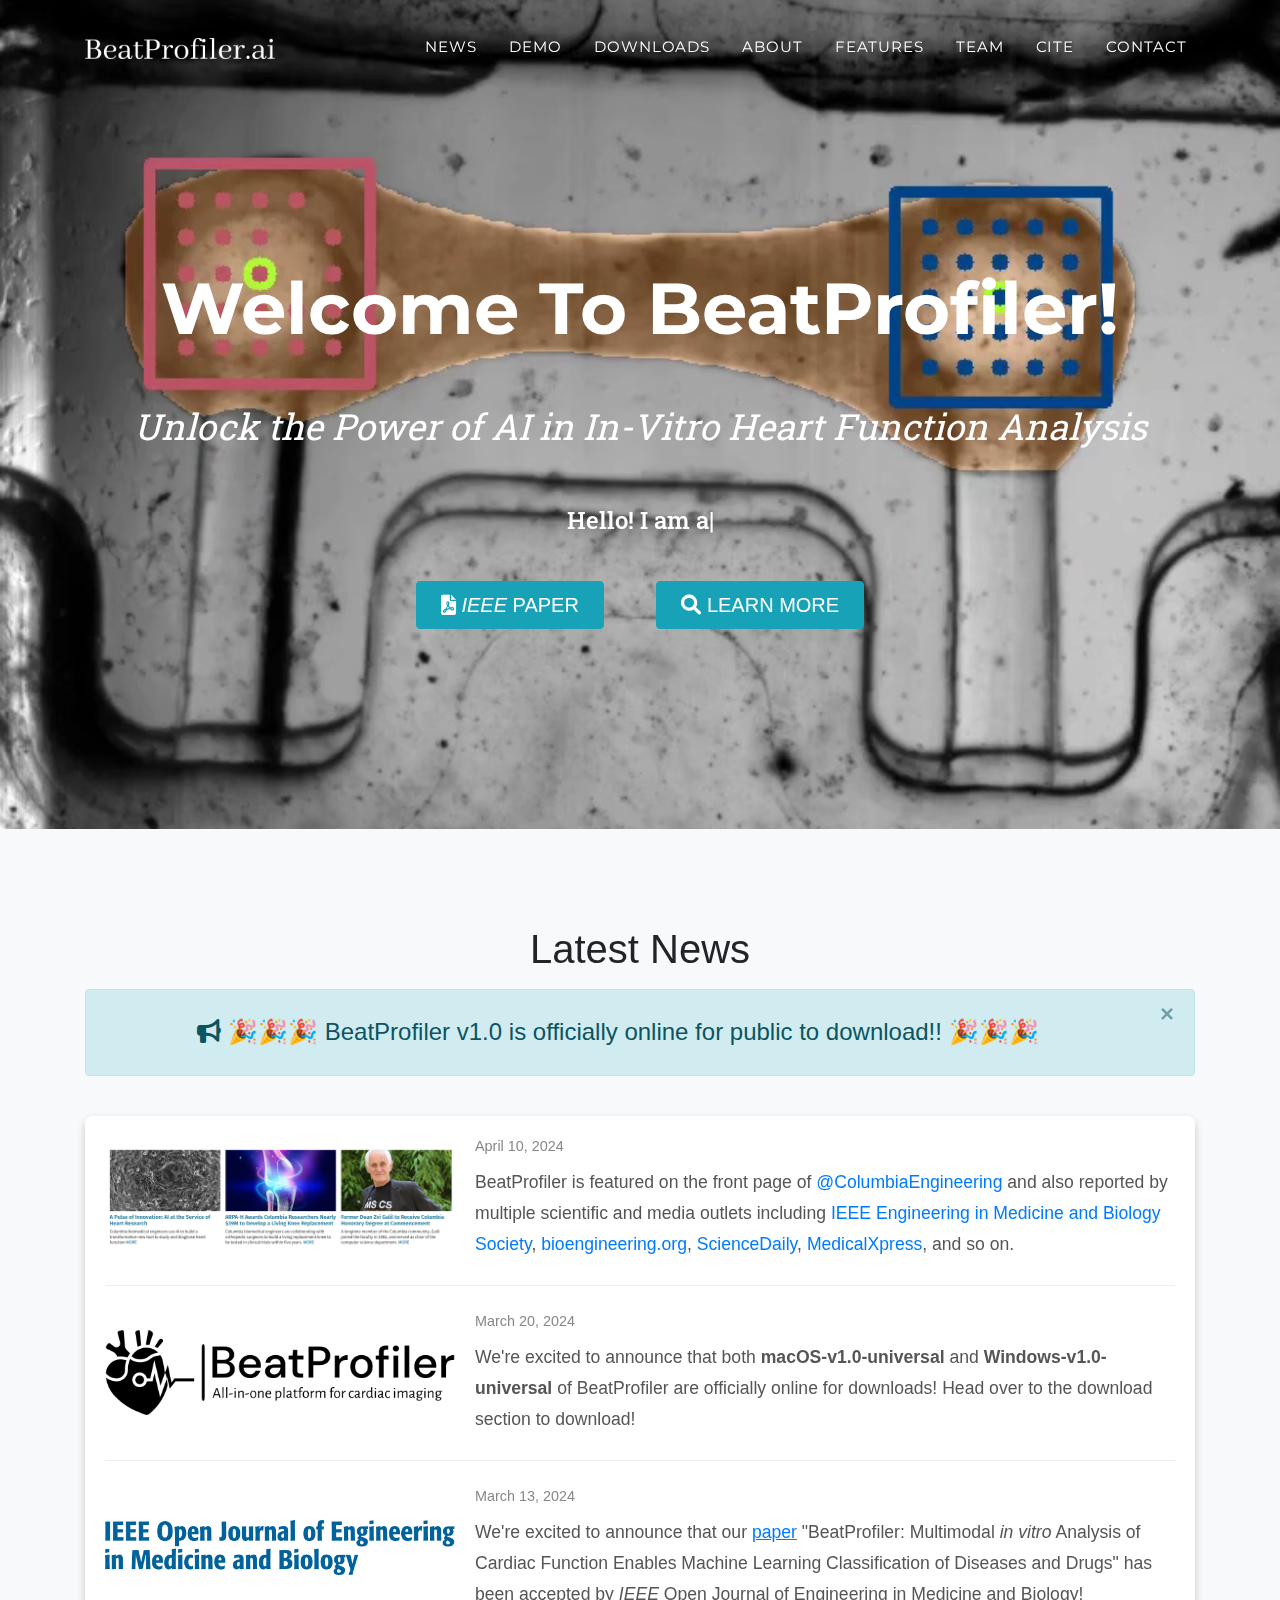
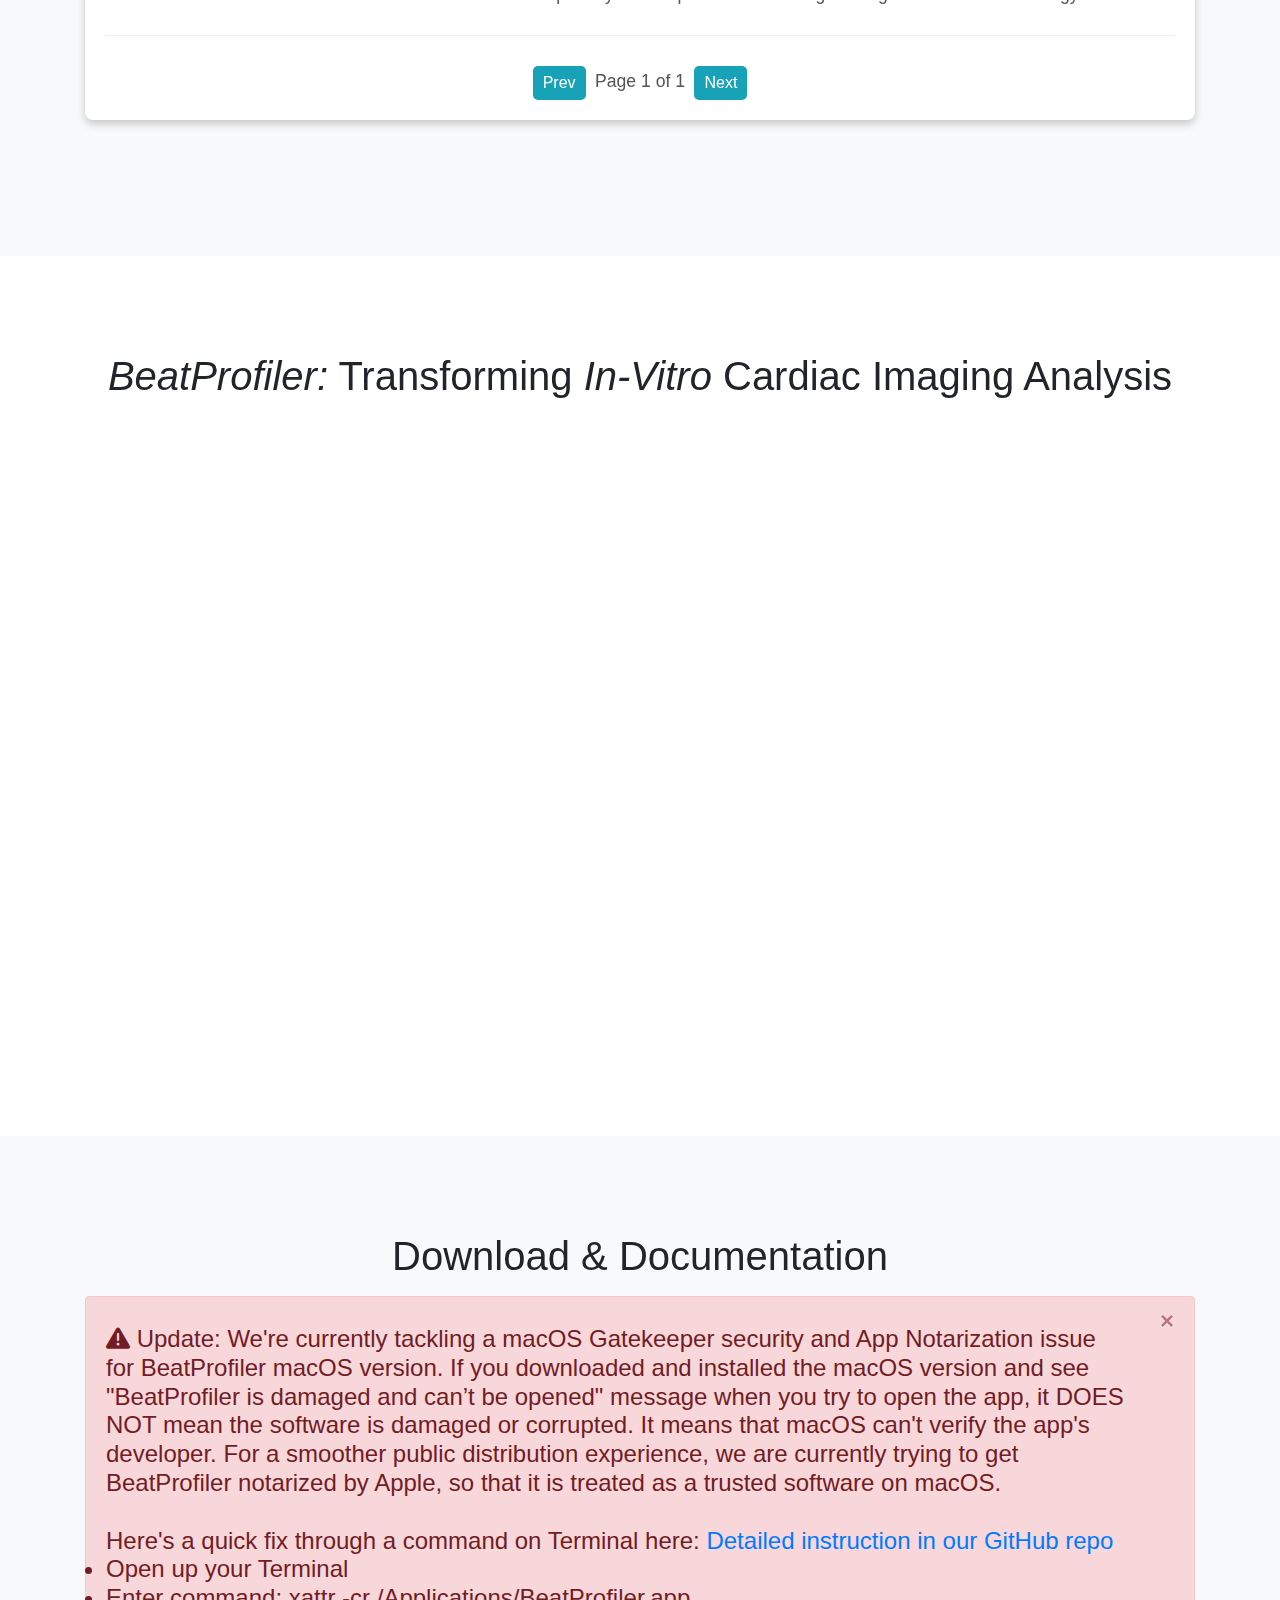
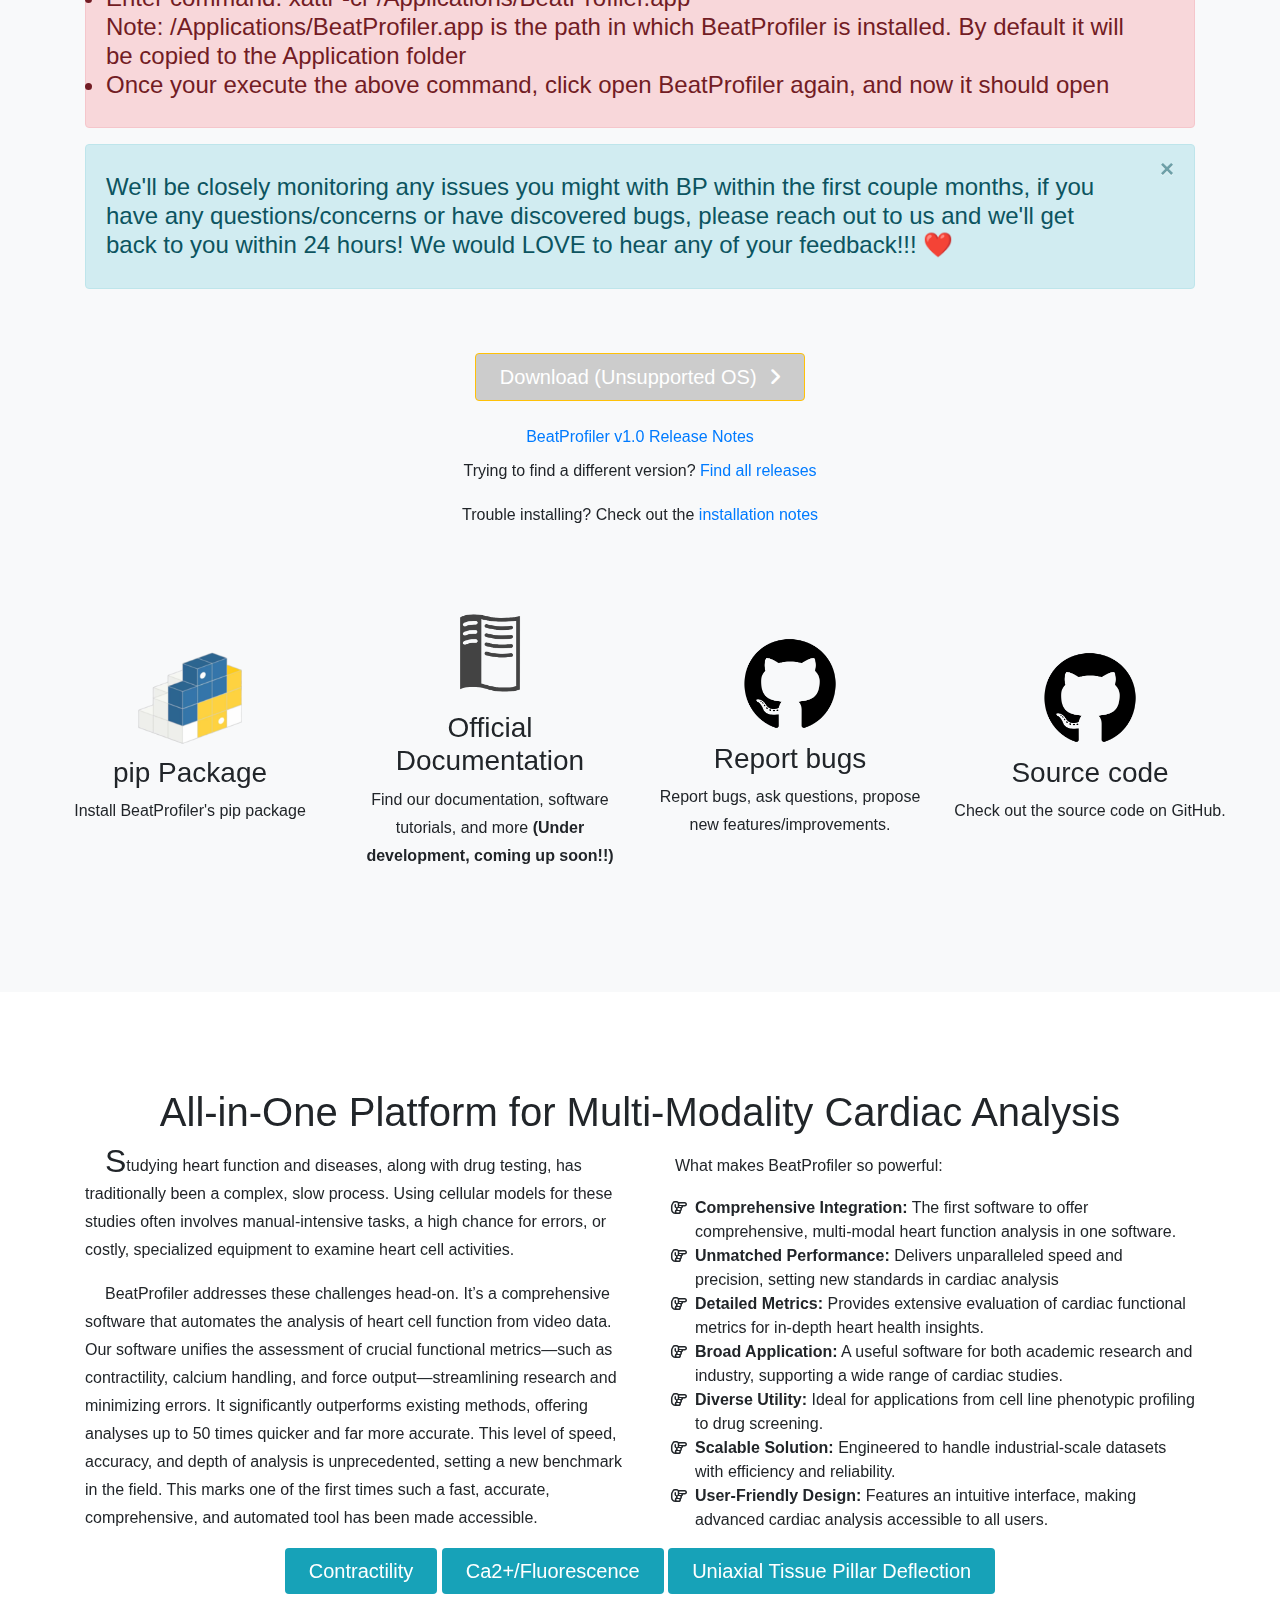
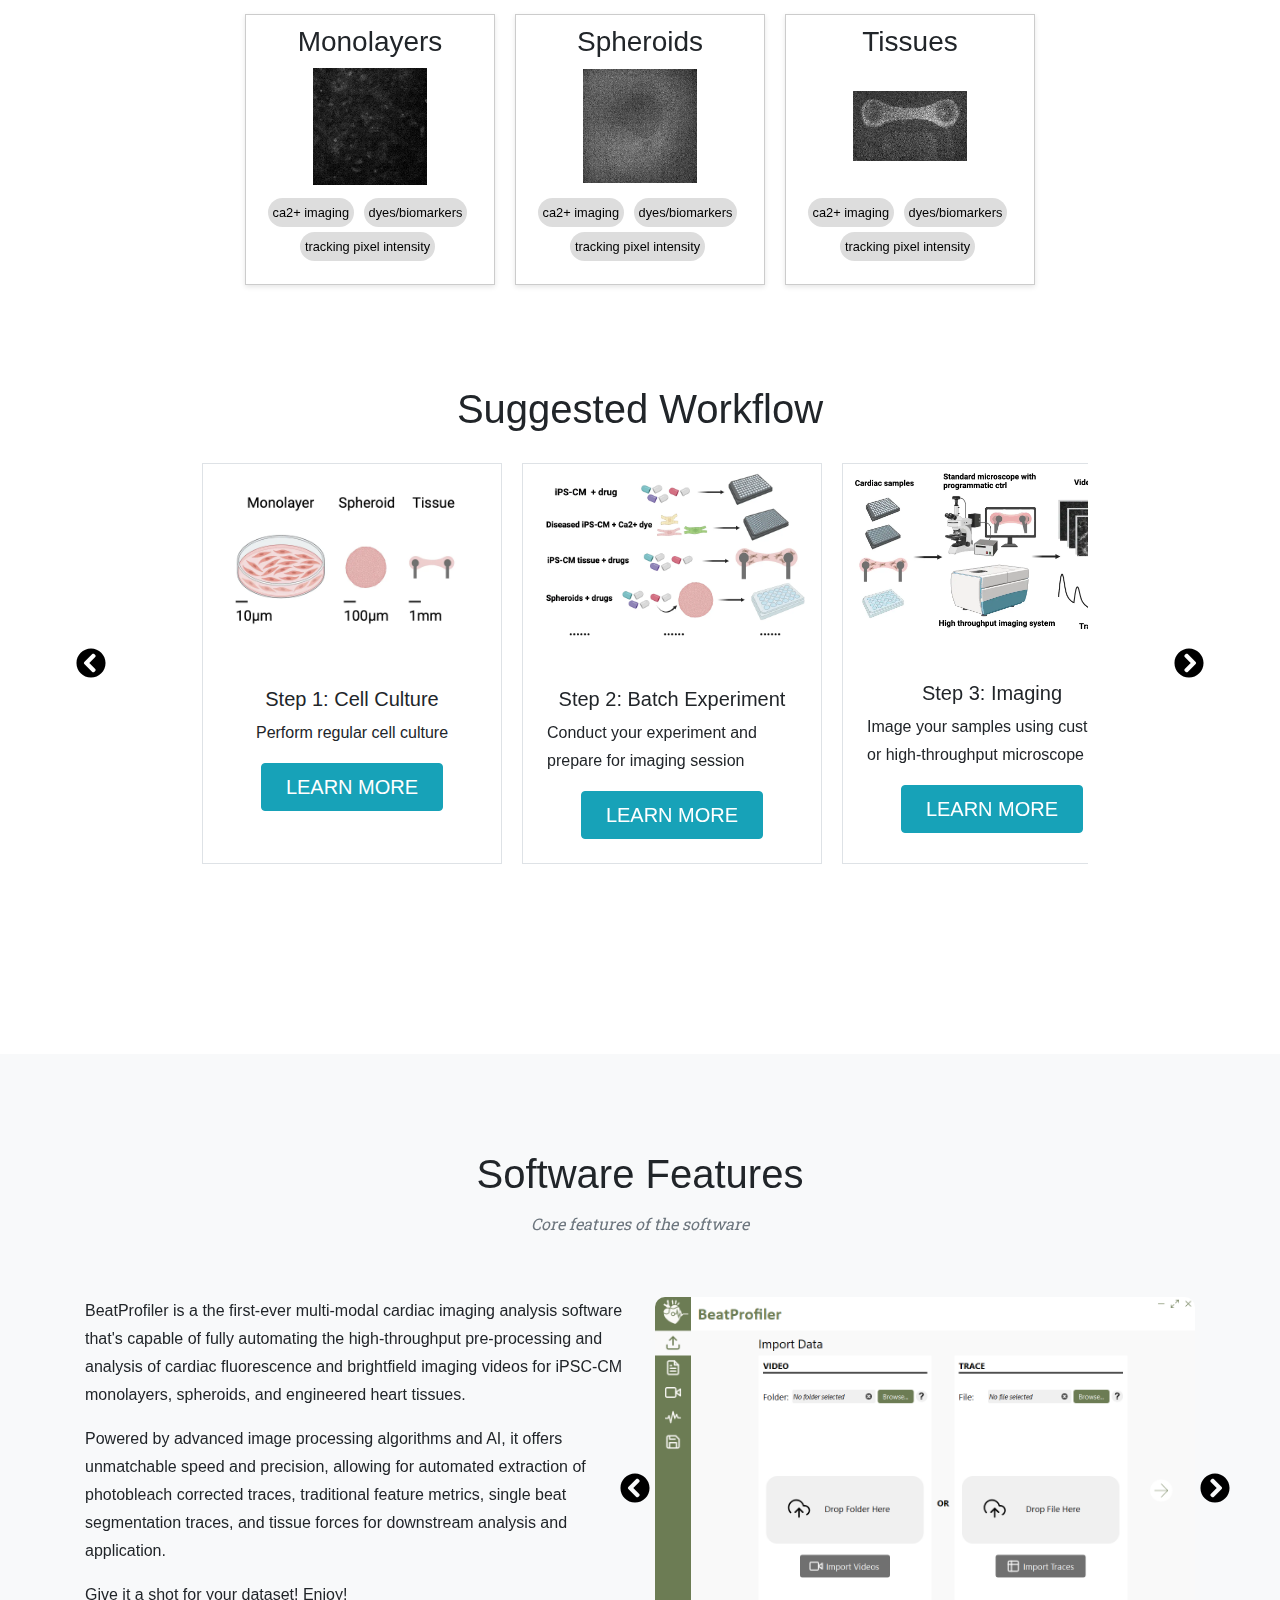
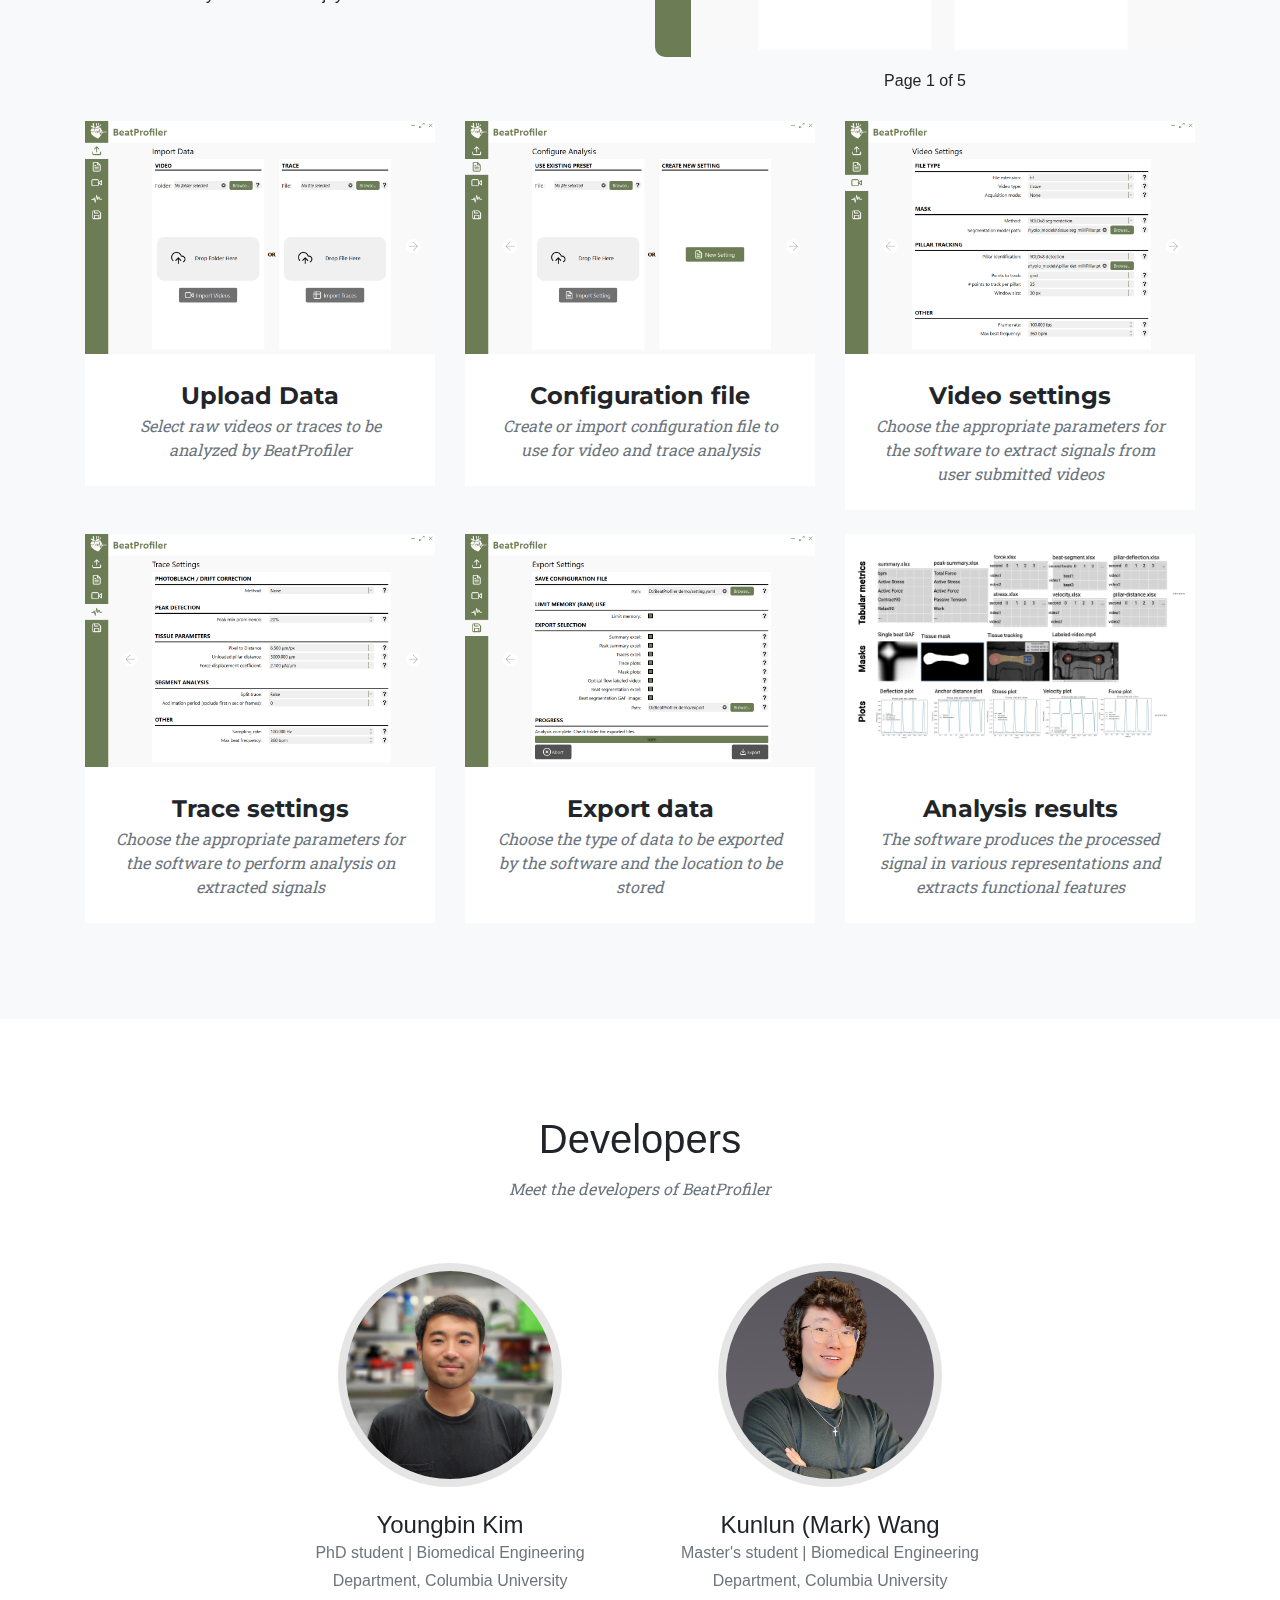
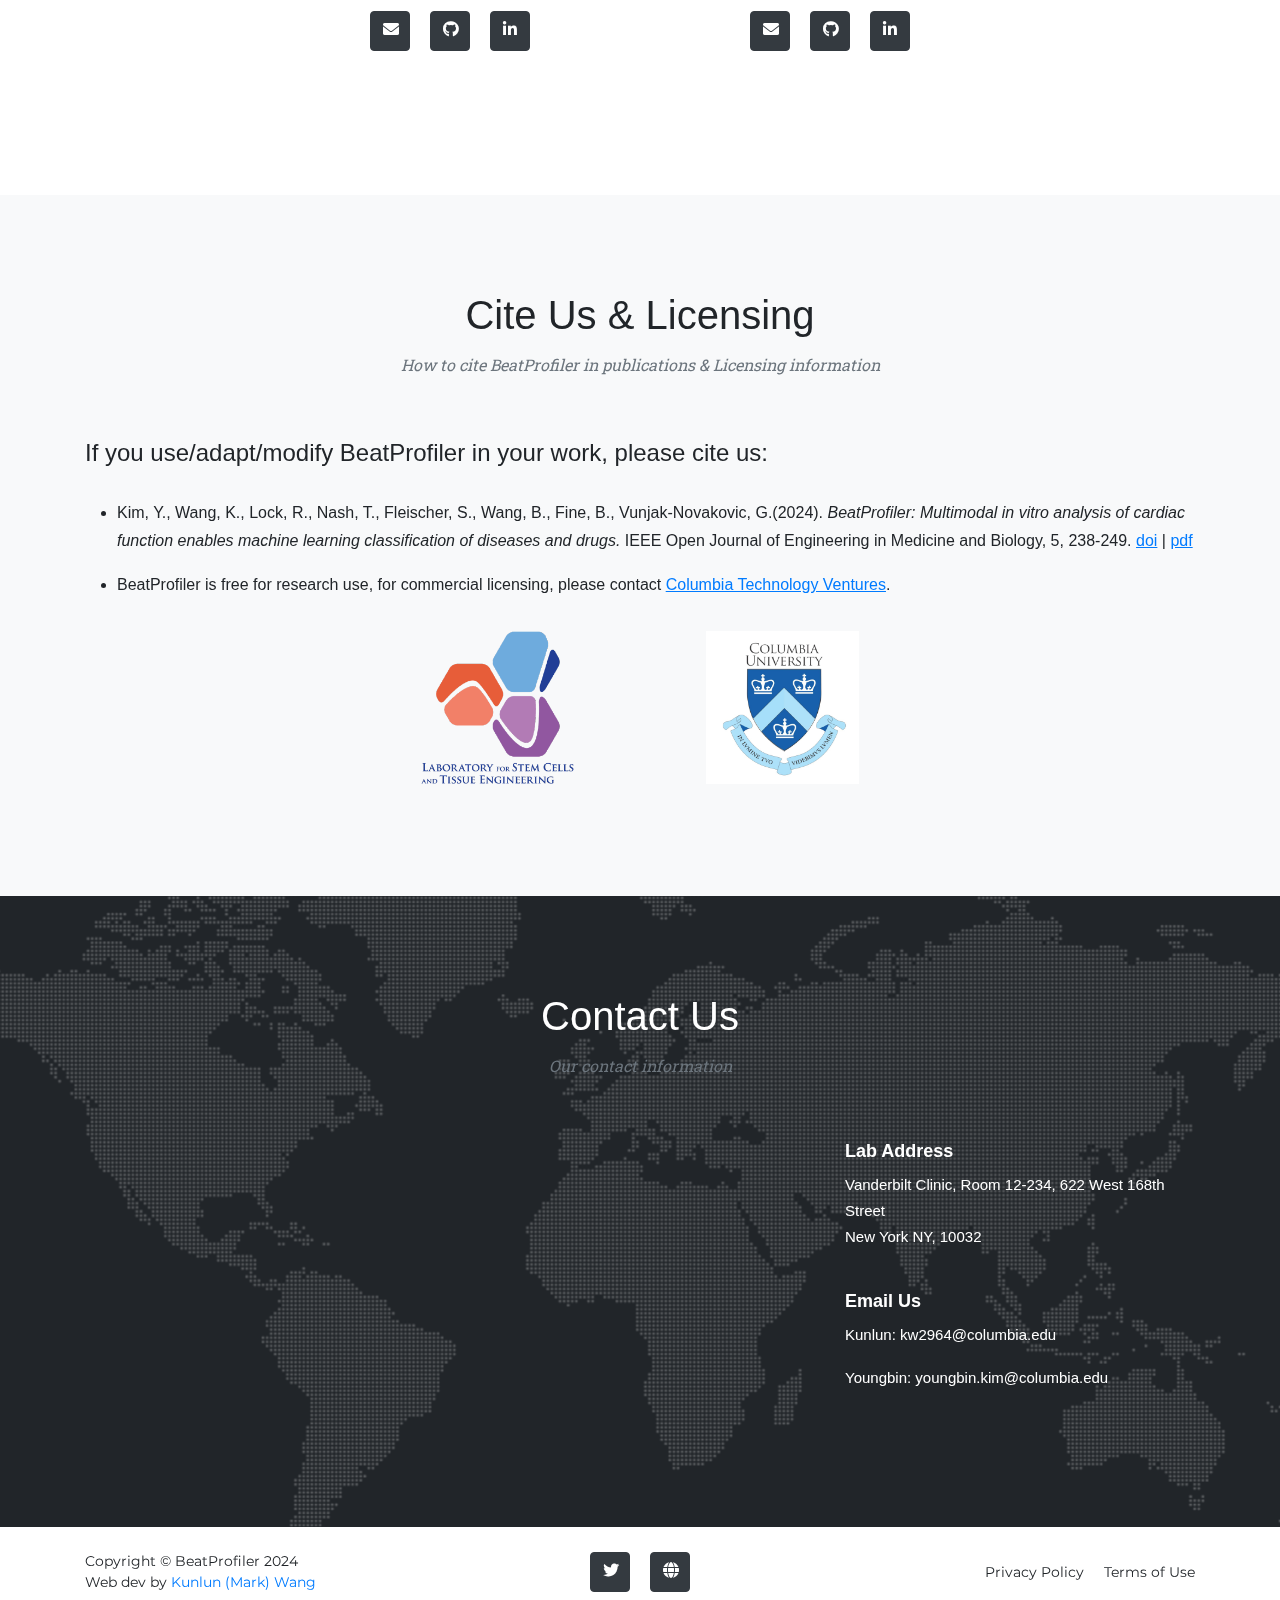
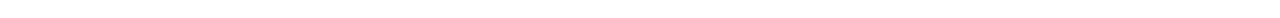
==== commit d864f50e: "Merge branch 'main' of https://github.com/BeatProfiler/beatprofiler.github.io" ====
--- a/index.html
+++ b/index.html
@@ -475,21 +475,21 @@
 
                 <div class="alert alert-danger alert-dismissible fade show" style='text-align:left;' role="alert">
                     <h4 class="my-3"> 
-                        <i class="fa-solid fa-triangle-exclamation"></i> Update: We're currently tackling a MacOS Gatekeeper security and App Notarization issue for BeatProfiler macOS version, if you downloaded and installed the mac version and see 
-                        "BeatProfiler is damaged and can’t be opened" message when you try to open the app, it DOES NOT mean the software is damaged or corrupted, it means that macOS can't verify the app's developer. 
+                        <i class="fa-solid fa-triangle-exclamation"></i> Update: We're currently tackling a macOS Gatekeeper security and App Notarization issue for BeatProfiler macOS version. If you downloaded and installed the macOS version and see 
+                        "BeatProfiler is damaged and can’t be opened" message when you try to open the app, it DOES NOT mean the software is damaged or corrupted. It means that macOS can't verify the app's developer. 
                         
                         For a smoother public distribution experience, we are currently trying to get BeatProfiler notarized by Apple, so that it is treated as a trusted software on macOS.
 
                         <br/>
                         <br/>
 
-                        But we'll provide a quick fix thru a command on terminal here: <a class="text-sm text-blue-500 hover:underline" href="https://github.com/youngbinkim0/BeatProfiler/blob/main/README.md" target="_blank"> Detailed instruction in our github repo </a>
+                        Here's a quick fix through a command on Terminal here: <a class="text-sm text-blue-500 hover:underline" href="https://github.com/youngbinkim0/BeatProfiler/blob/main/README.md" target="_blank"> Detailed instruction in our GitHub repo </a>
 
 
                         <br/>
-                        <li> Open up your terminal</li> 
-                        <li>enter command: xattr -cr /Applications/BeatProfiler.app </li>
-                        Note: /Applications/BeatProfiler.app is the path to the location in which BeatProfiler is installed to, by default it will be copied to the Application folder
+                        <li> Open up your Terminal</li> 
+                        <li>Enter command: xattr -cr /Applications/BeatProfiler.app </li>
+                        Note: /Applications/BeatProfiler.app is the path in which BeatProfiler is installed. By default it will be copied to the Application folder
 
                         <li>Once your execute the above command, click open BeatProfiler again, and now it should open</li>
 
@@ -860,14 +860,14 @@
             <div class="row">
                 <div class="col-md-6">
                     <p style="text-indent: 20px;"><span style="font-size: 2em; float: left; line-height: 0.8; margin-right: -20px; margin-top: -0.1em;">S</span>tudying heart function and diseases, along with drug testing, has traditionally been a complex, 
-                        slow process. Using cellular models for these studies often involves manual-intensive tasks, a high chance of errors, or the need for costly, 
+                        slow process. Using cellular models for these studies often involves manual-intensive tasks, a high chance for errors, or costly, 
                         specialized equipment to examine heart cell activities. </p>
 
 
                     <p style="text-indent: 20px;">
                         BeatProfiler addresses these challenges head-on. It’s a comprehensive software that 
                         automates the analysis of heart cell function from video data. Our software 
-                        unifies the assessment of crucial heart function metrics—such as contractility, calcium handling, 
+                        unifies the assessment of crucial functional metrics—such as contractility, calcium handling, 
                         and force output—streamlining research and minimizing errors. It significantly outperforms existing methods, 
                         offering analyses up to 50 times quicker and far more accurate. This level of speed, accuracy, and depth of analysis is unprecedented, 
                         setting a new benchmark in the field. This marks one of the first 
@@ -887,7 +887,7 @@
                     
 
                     <ul class="fa-ul">
-                        <li><span class="fa-li"><i class="fa-regular fa-hand-point-right"></i></span><b>comprehensive Integration:</b> The first software to offer comprehensive, multi-modality heart function analysis in one software.</li>
+                        <li><span class="fa-li"><i class="fa-regular fa-hand-point-right"></i></span><b>Comprehensive Integration:</b> The first software to offer comprehensive, multi-modal heart function analysis in one software.</li>
                         <li><span class="fa-li"><i class="fa-regular fa-hand-point-right"></i></span><b>Unmatched Performance:</b> Delivers unparalleled speed and precision, setting new standards in cardiac analysis</li>
                         <li><span class="fa-li"><i class="fa-regular fa-hand-point-right"></i></span><b>Detailed Metrics:</b> Provides extensive evaluation of cardiac functional metrics for in-depth heart health insights.</li>
                         <li><span class="fa-li"><i class="fa-regular fa-hand-point-right"></i></span><b>Broad Application:</b> A useful software for both academic research and industry, supporting a wide range of cardiac studies.</li>
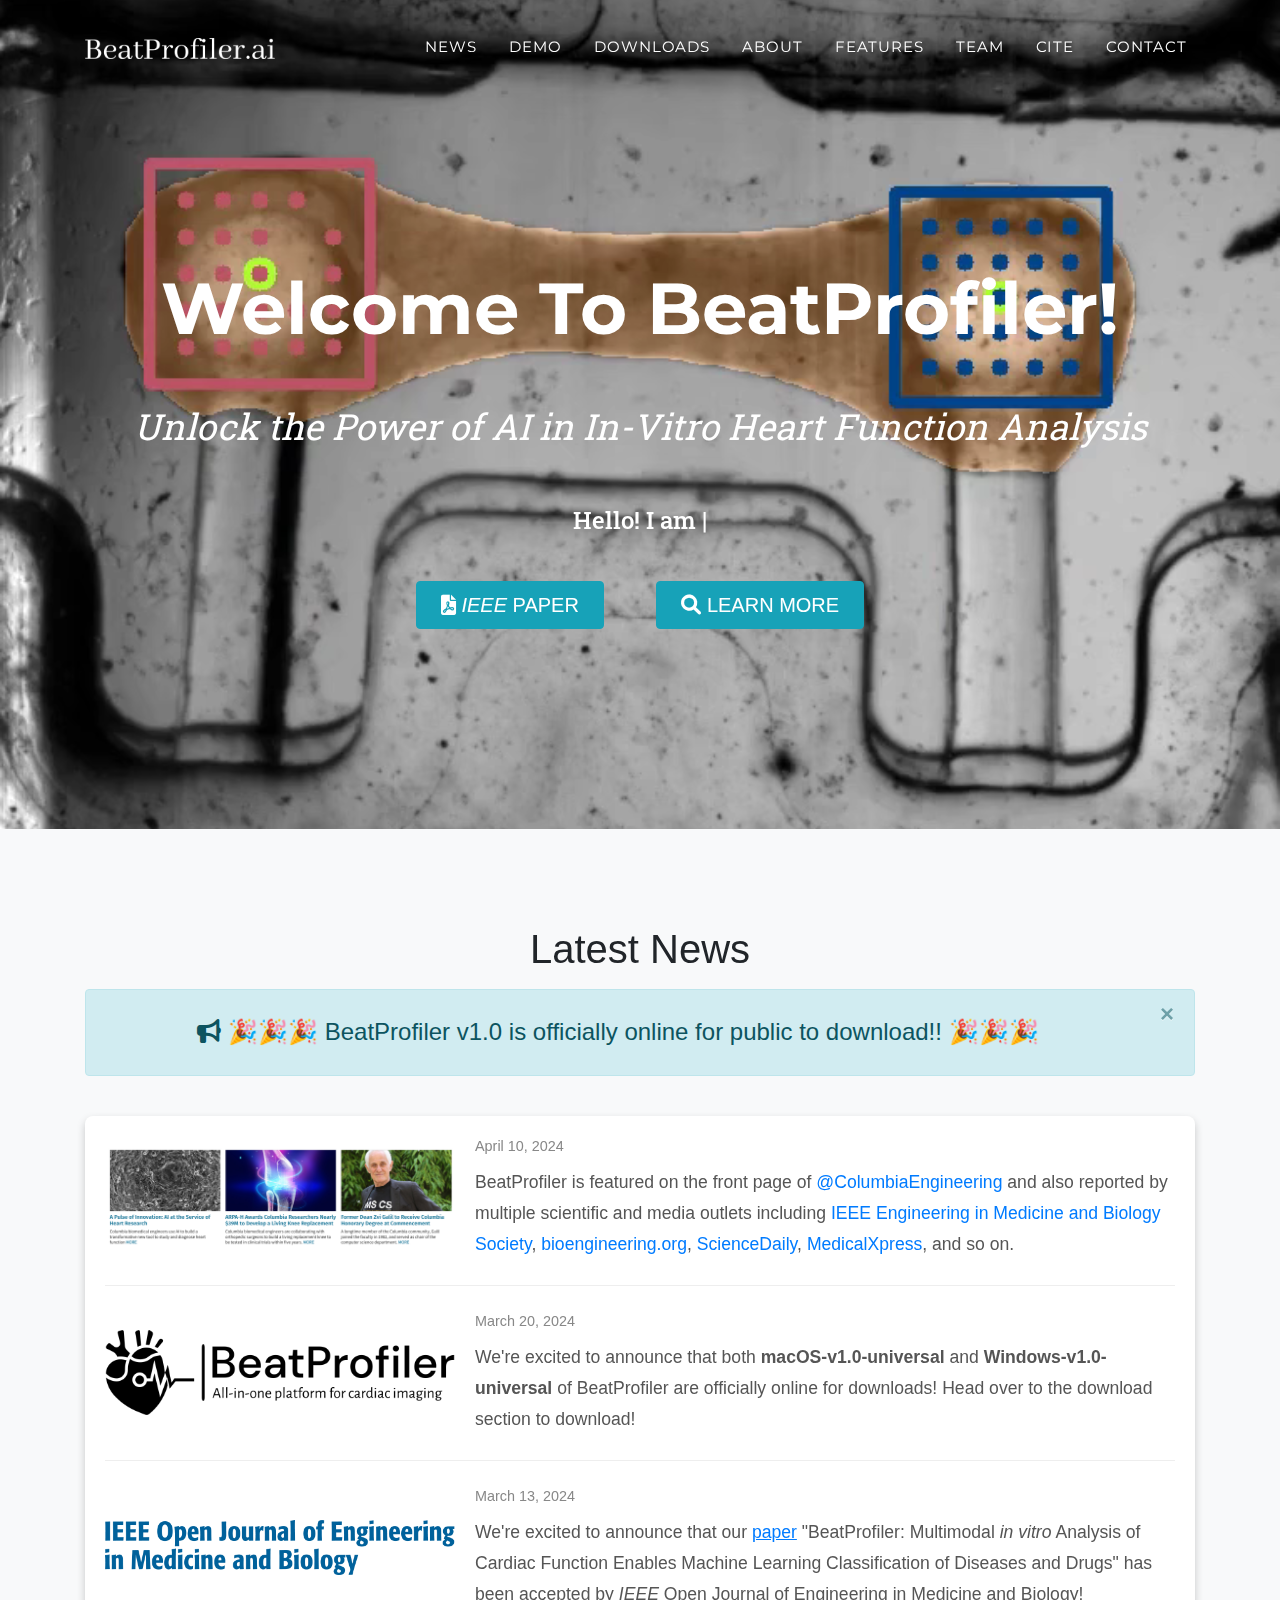
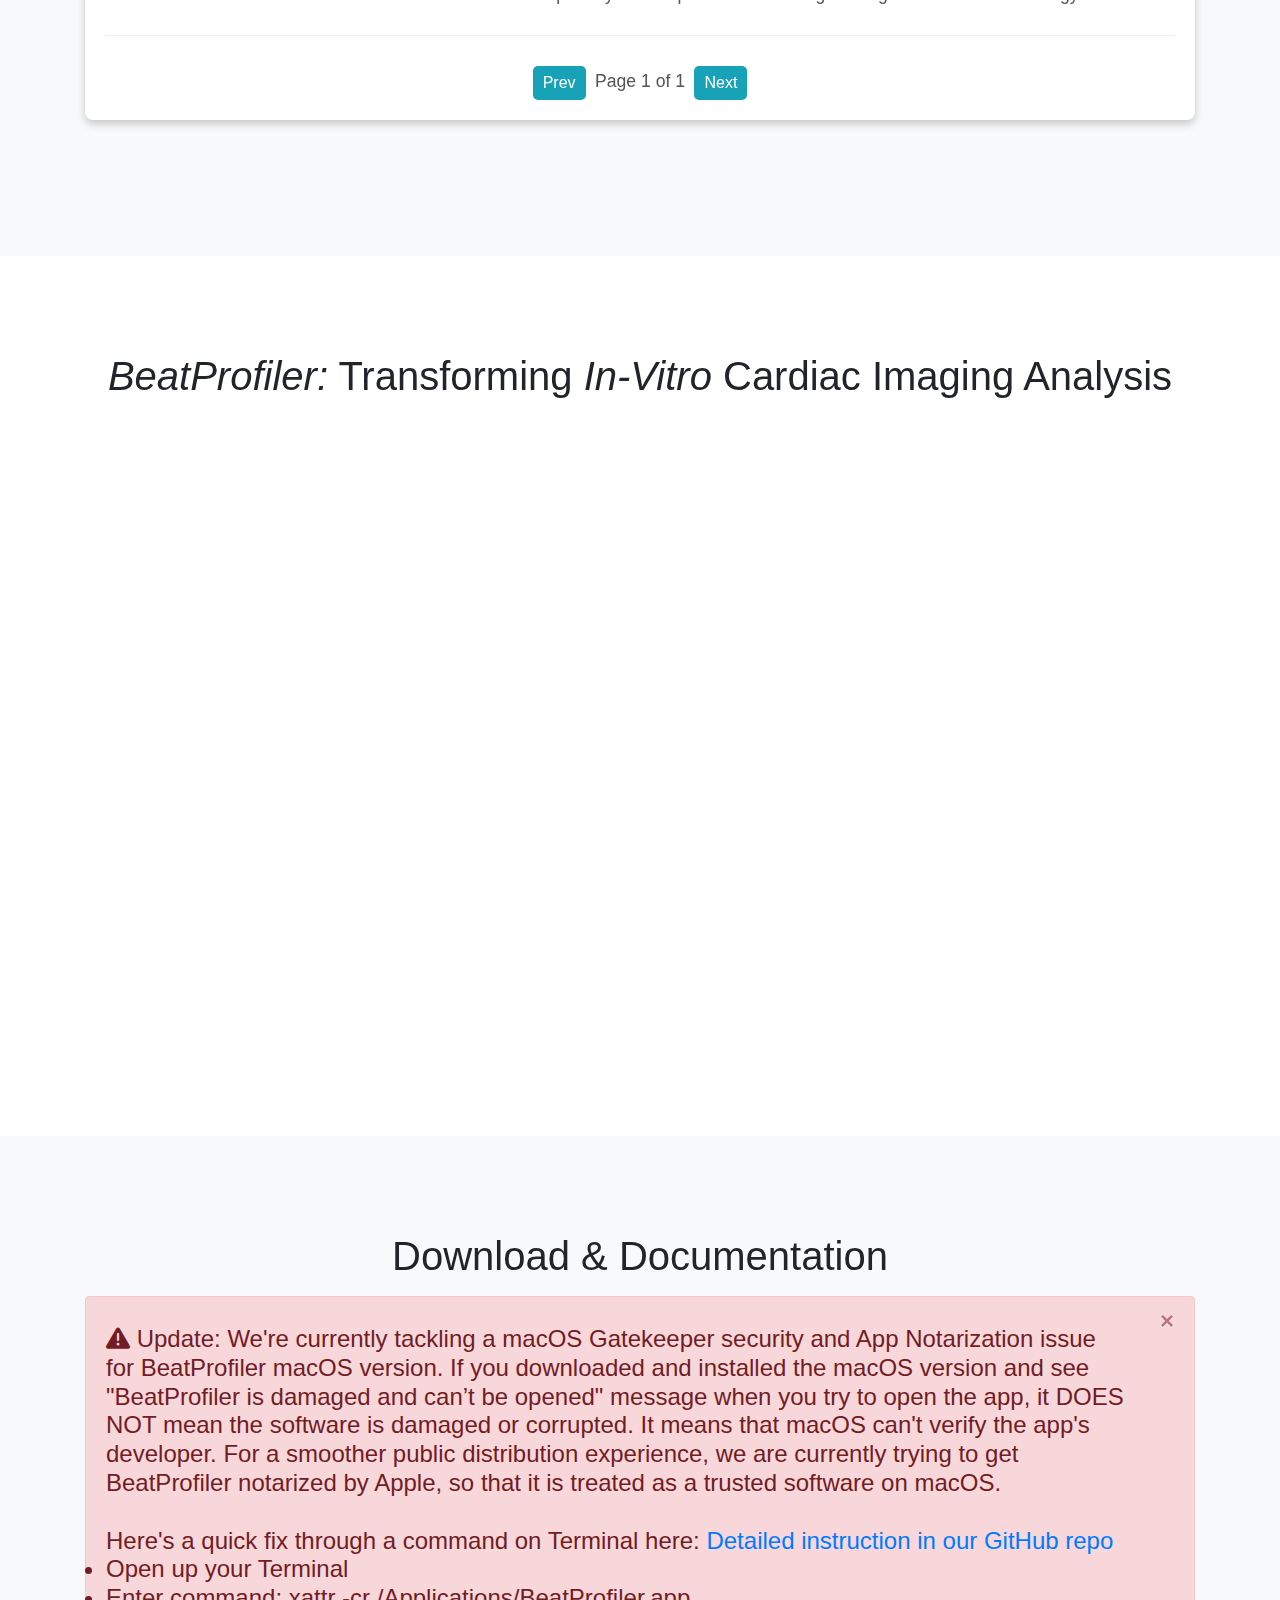
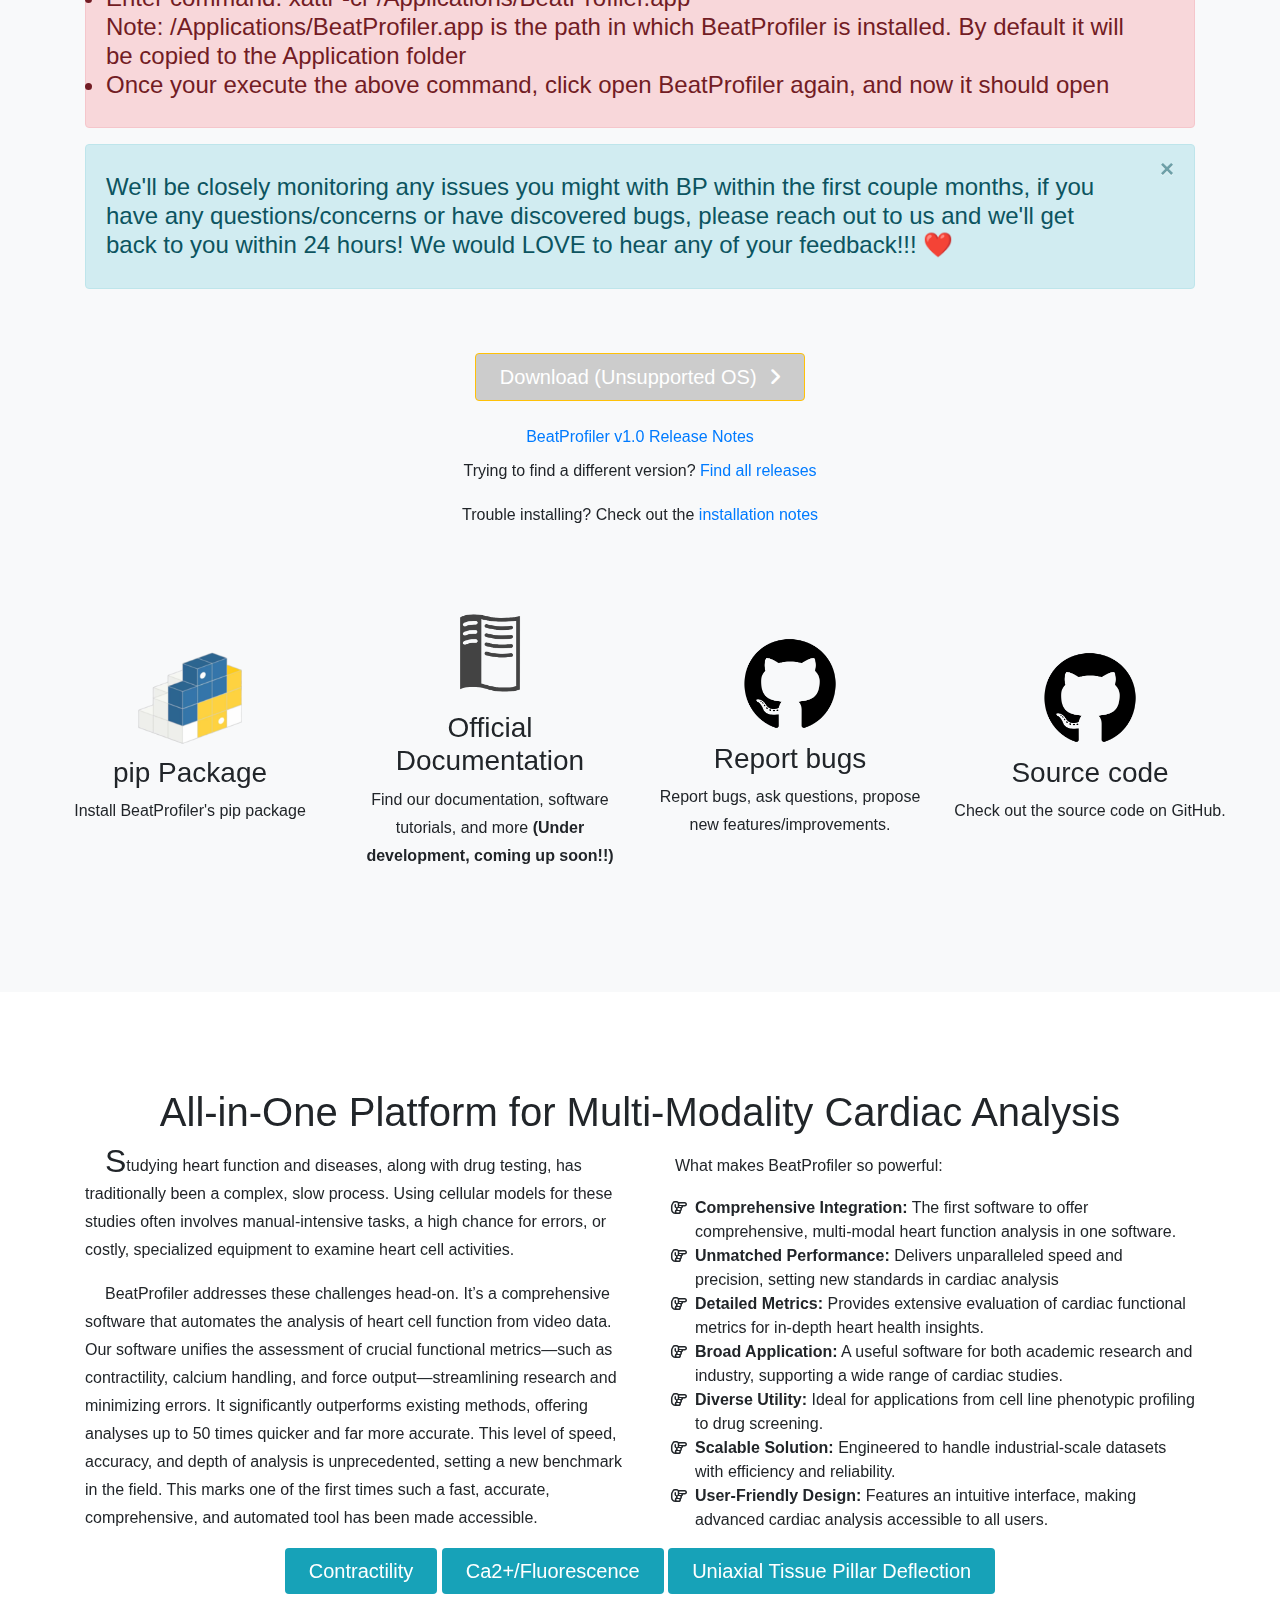
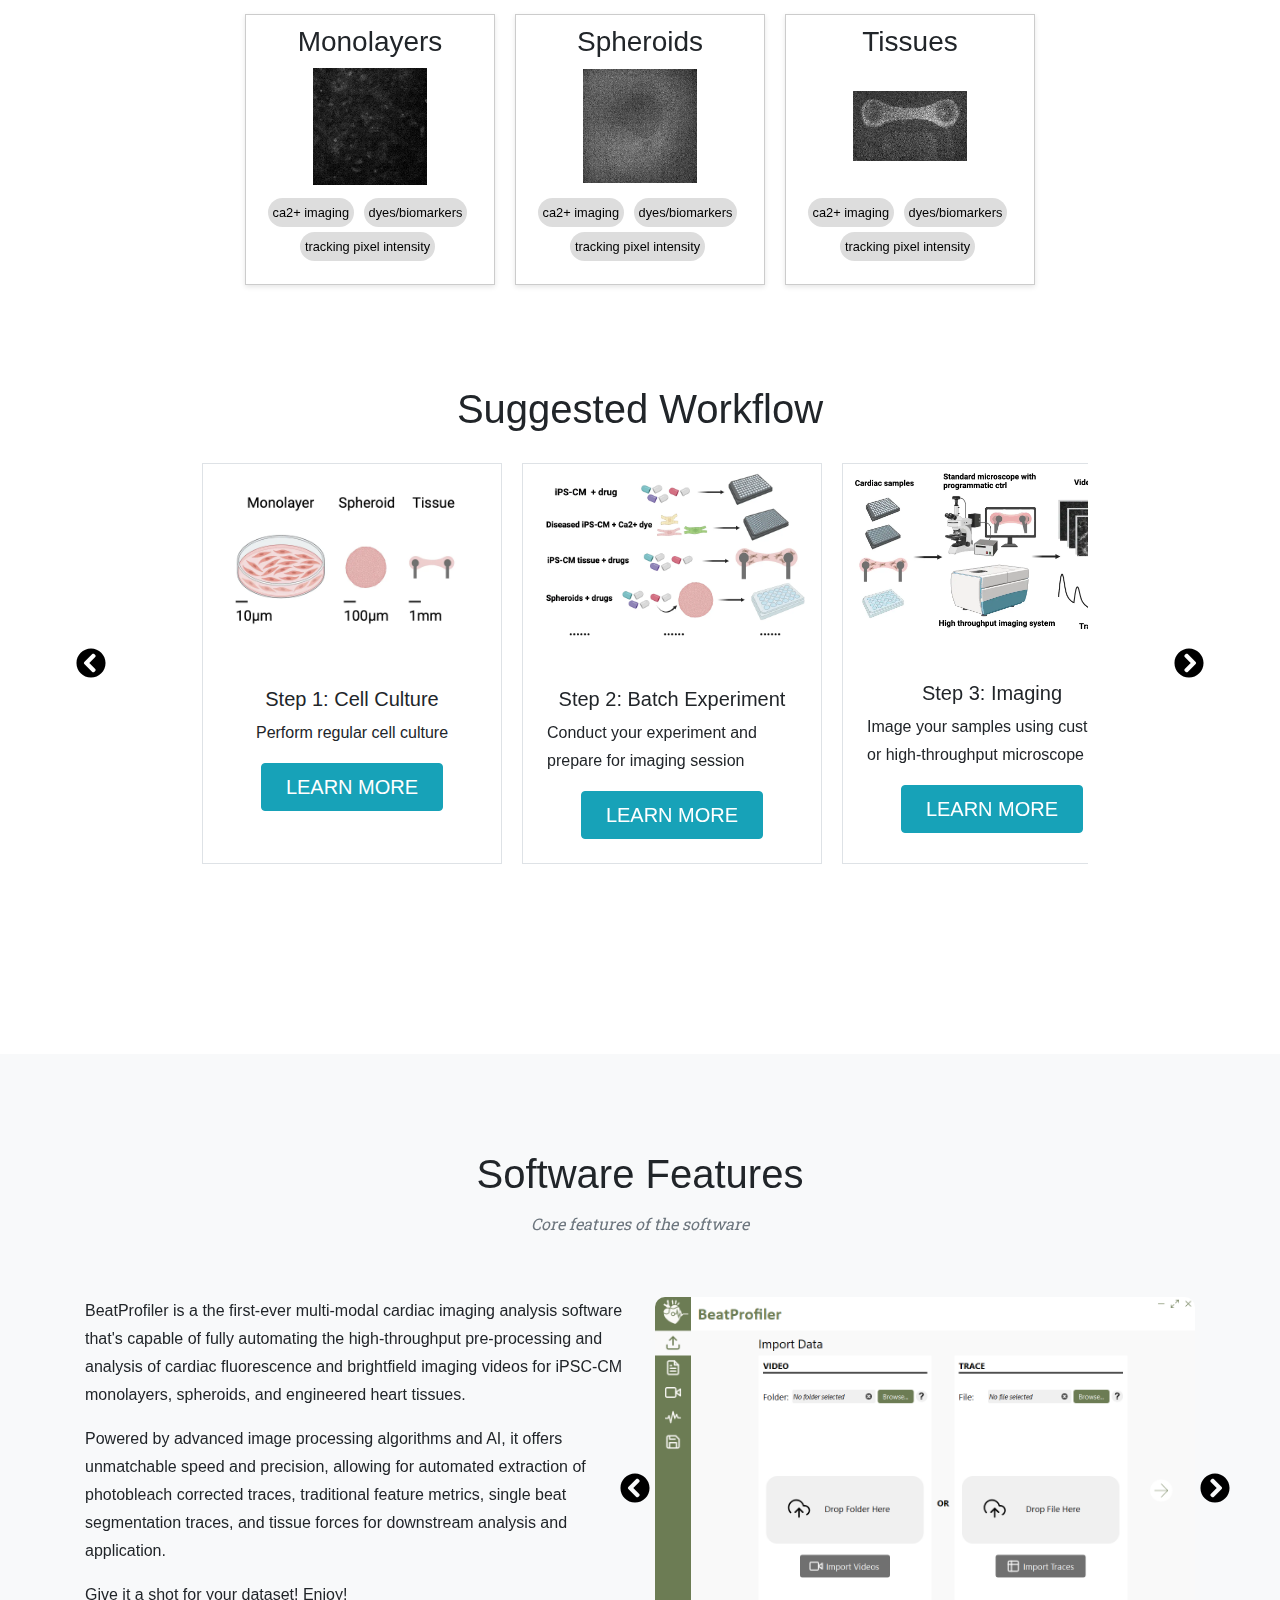
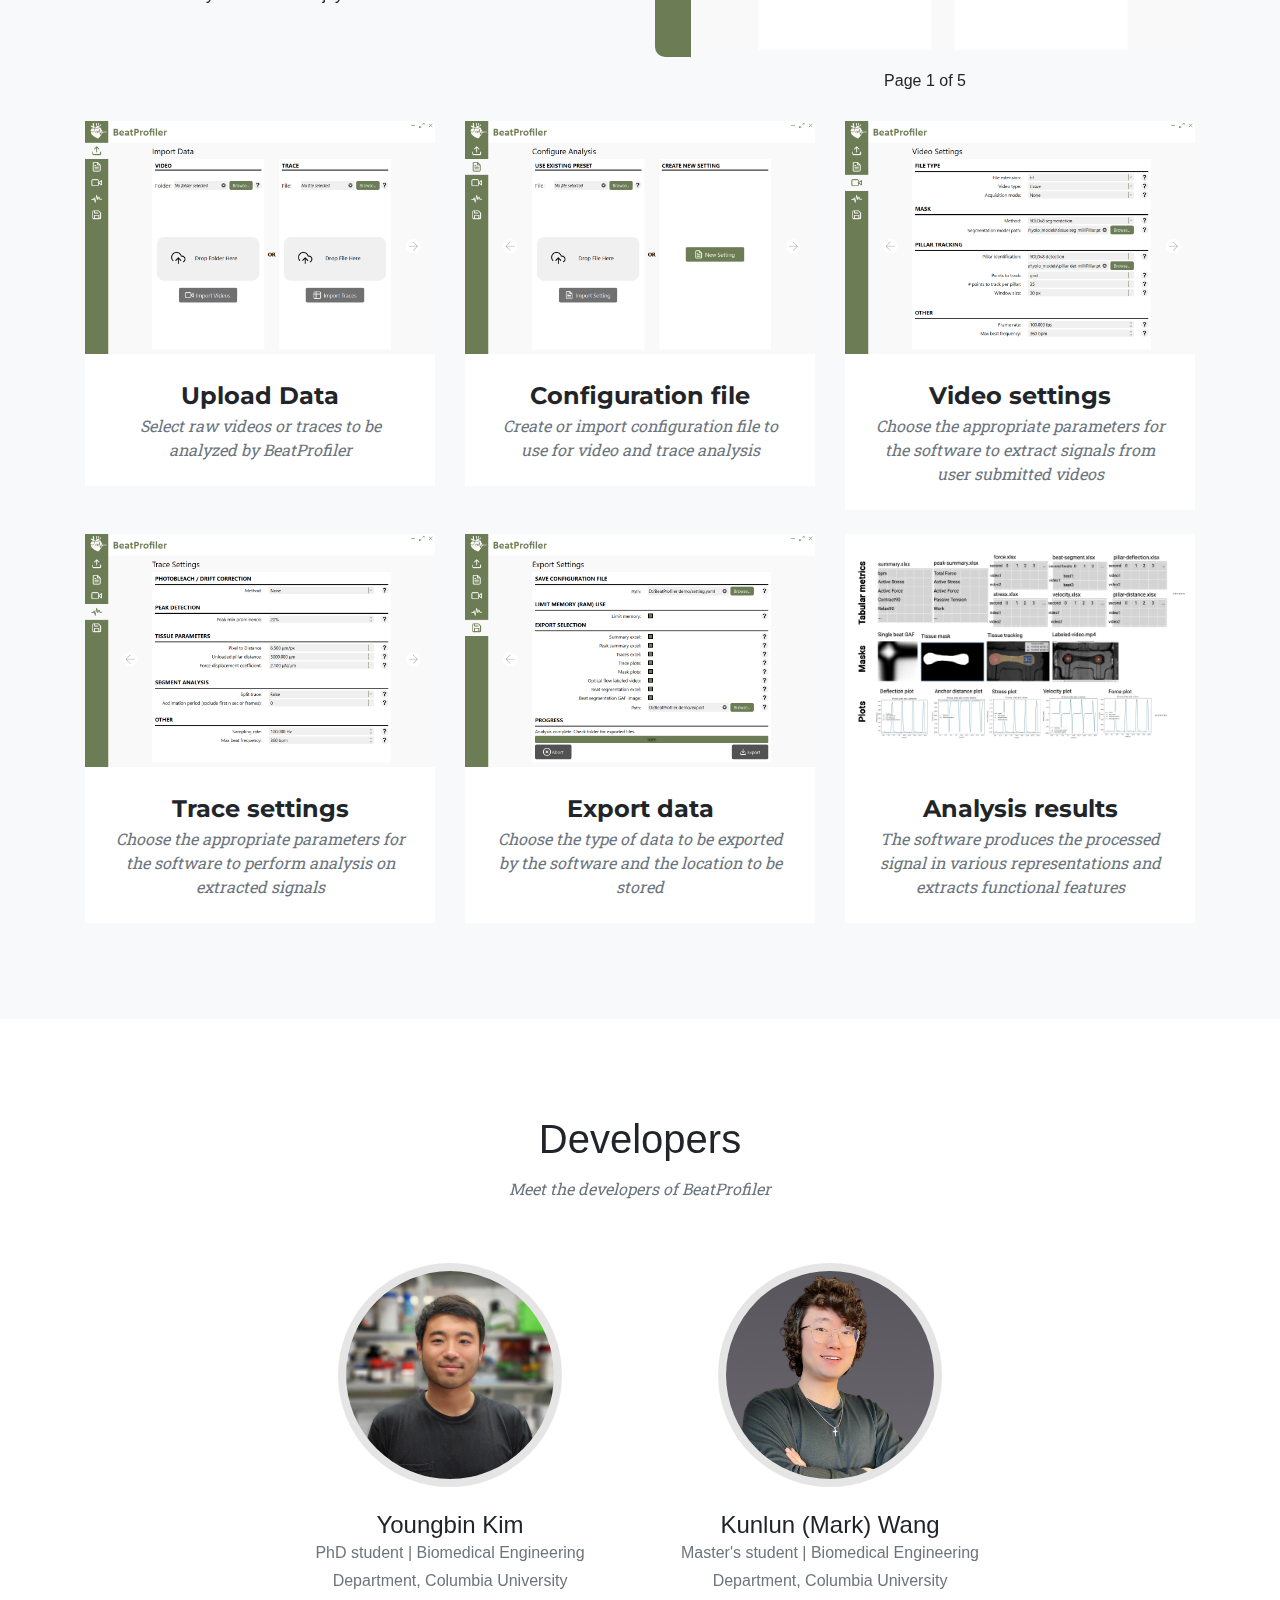
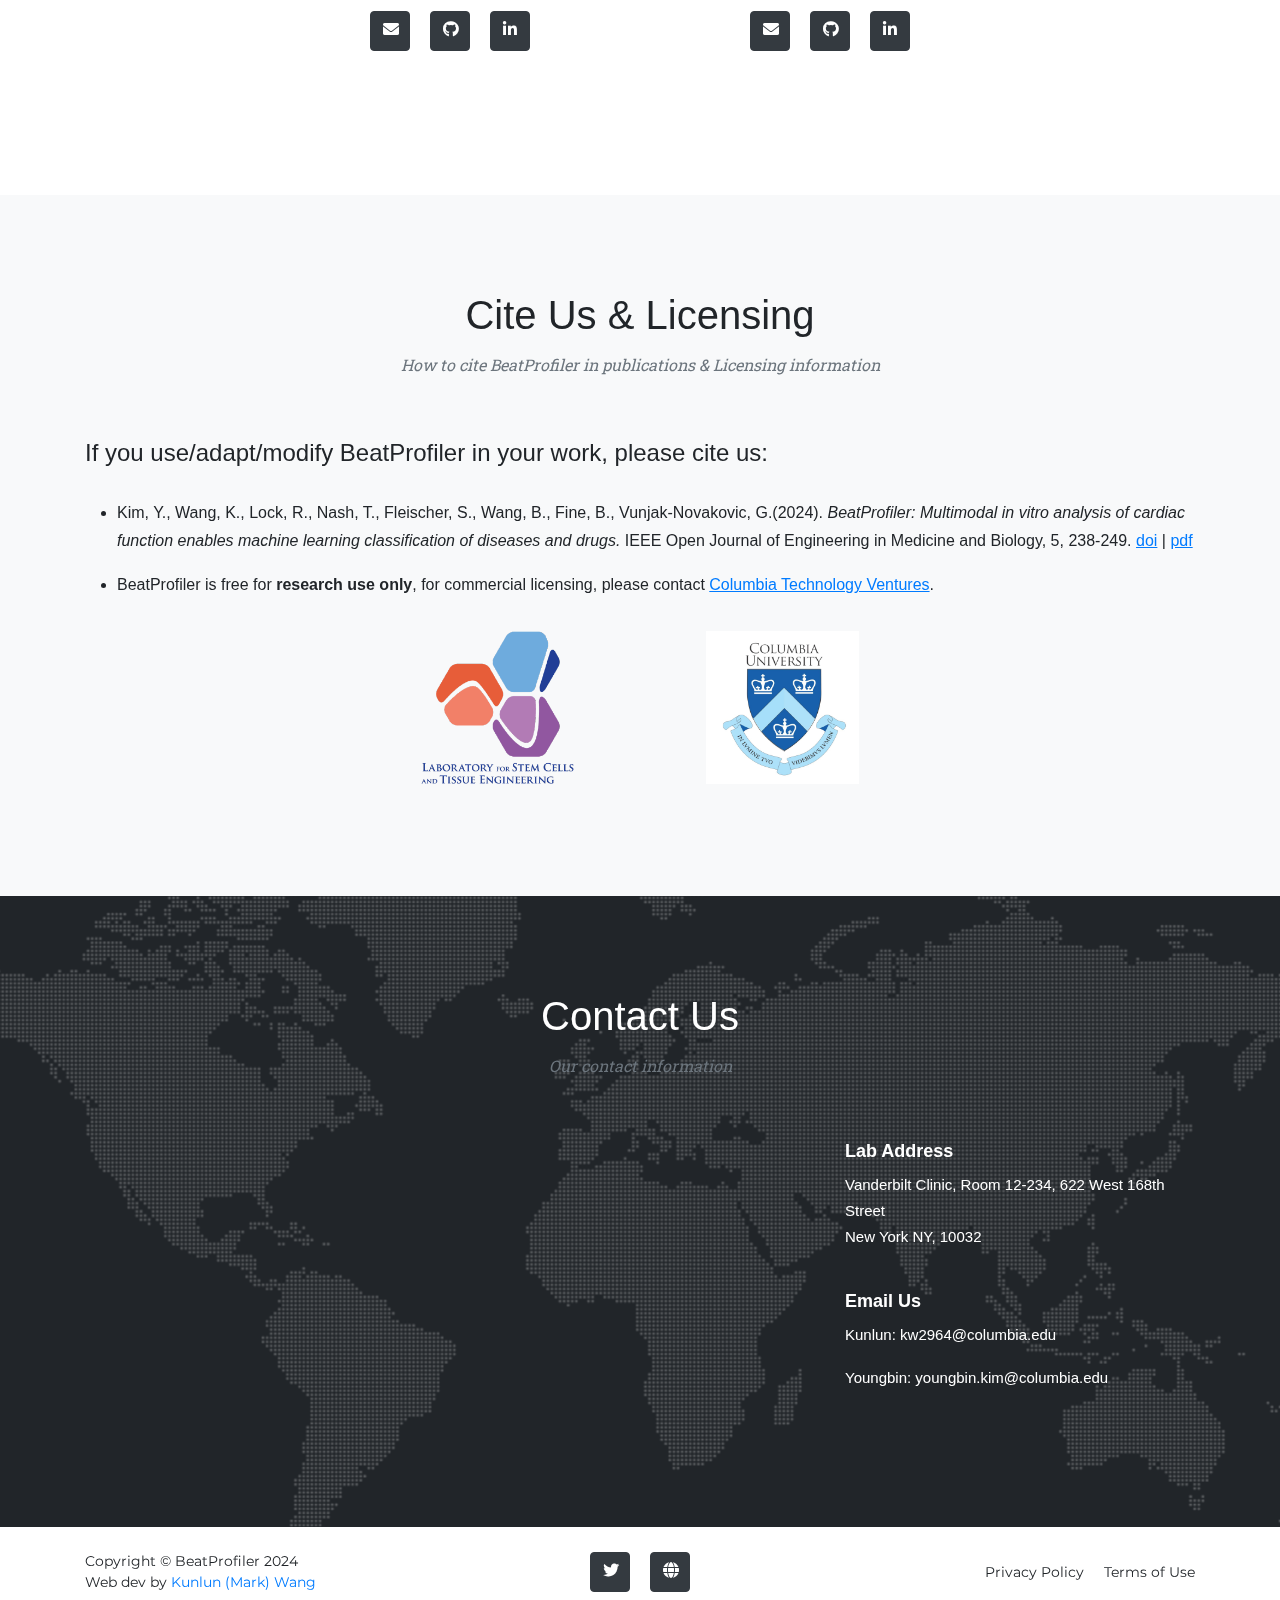
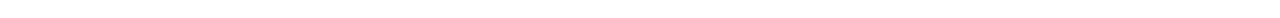
==== commit 4718056a: "Update index.html" ====
--- a/index.html
+++ b/index.html
@@ -1763,7 +1763,7 @@
                         </li>
 
                         <li>
-                            <p>BeatProfiler is free for research use, for commercial licensing, please contact <a href="https://inventions.techventures.columbia.edu/technologies/automated-software--CU23247" target="_blank" style="text-decoration: underline;">Columbia Technology Ventures</a>.</p>
+                            <p>BeatProfiler is free for <b>research use only</b>, for commercial licensing, please contact <a href="https://inventions.techventures.columbia.edu/technologies/automated-software--CU23247" target="_blank" style="text-decoration: underline;">Columbia Technology Ventures</a>.</p>
                         </li>
 
                     </ul>
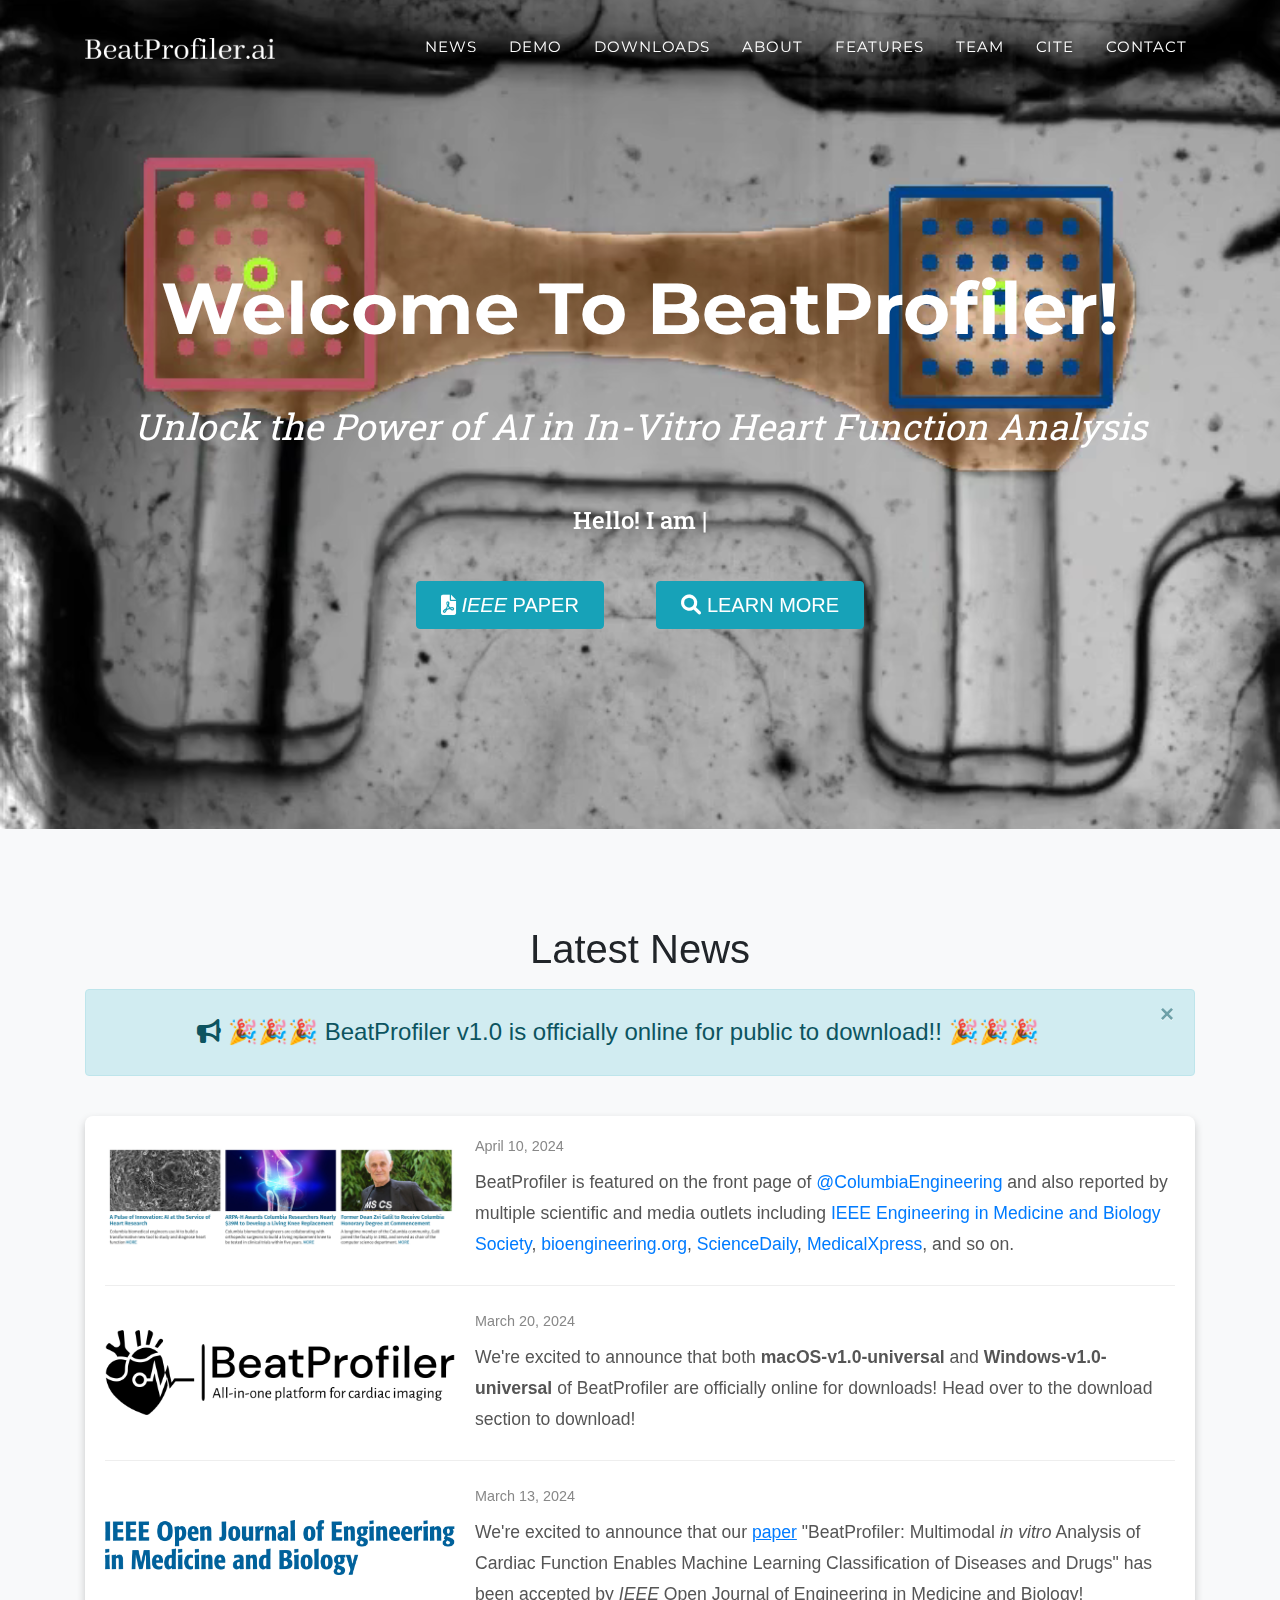
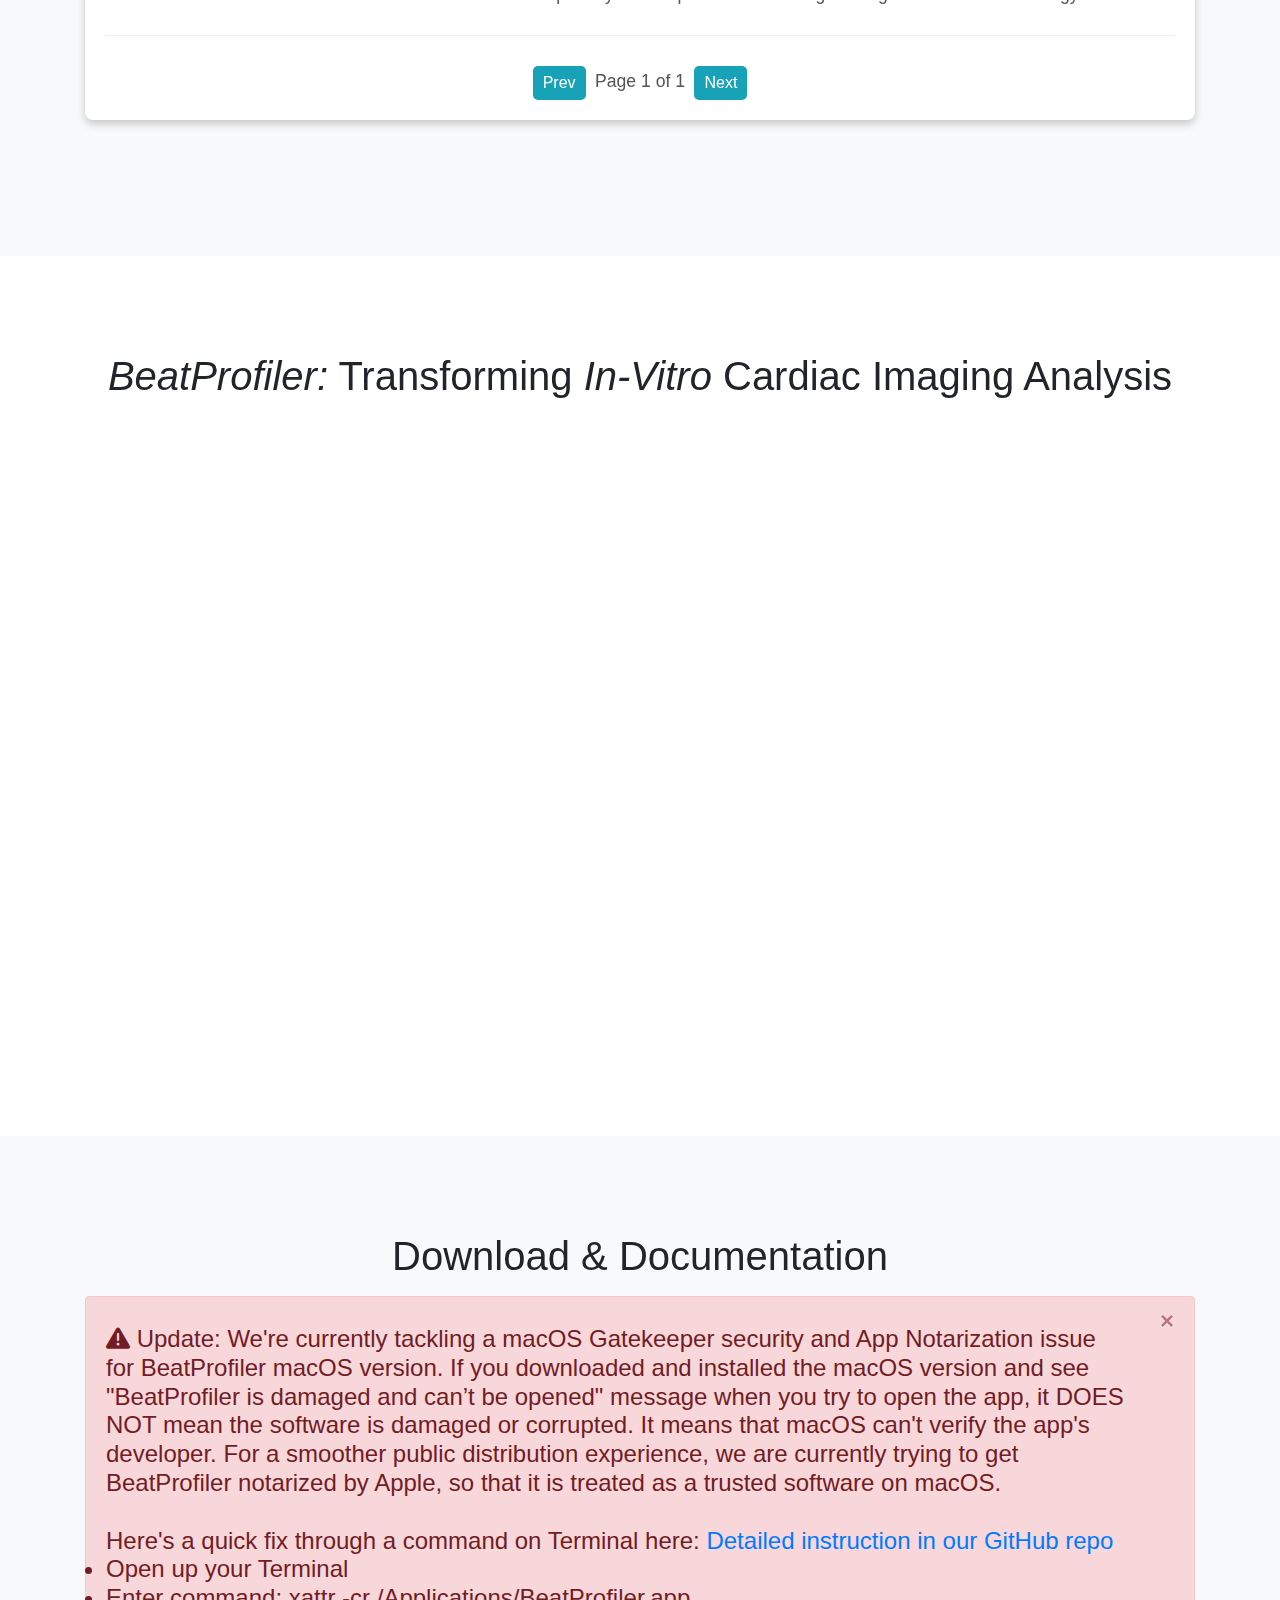
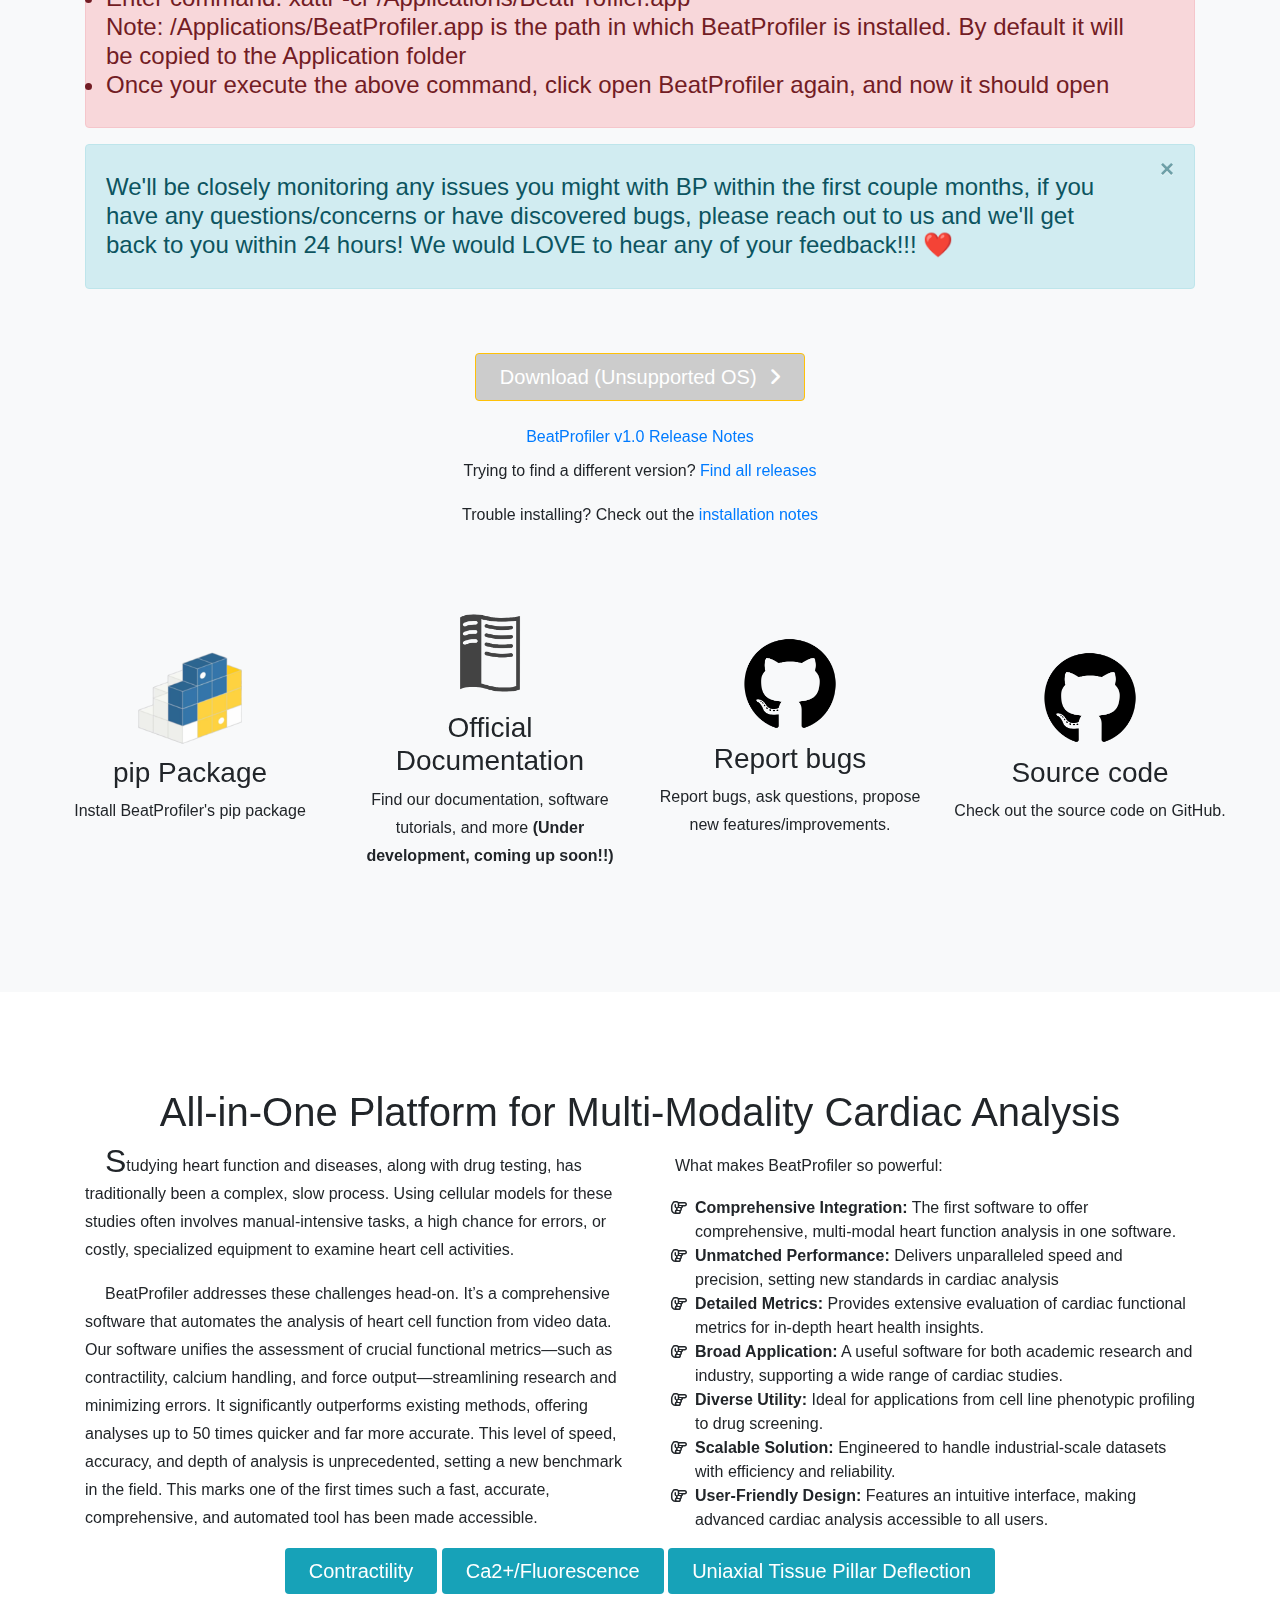
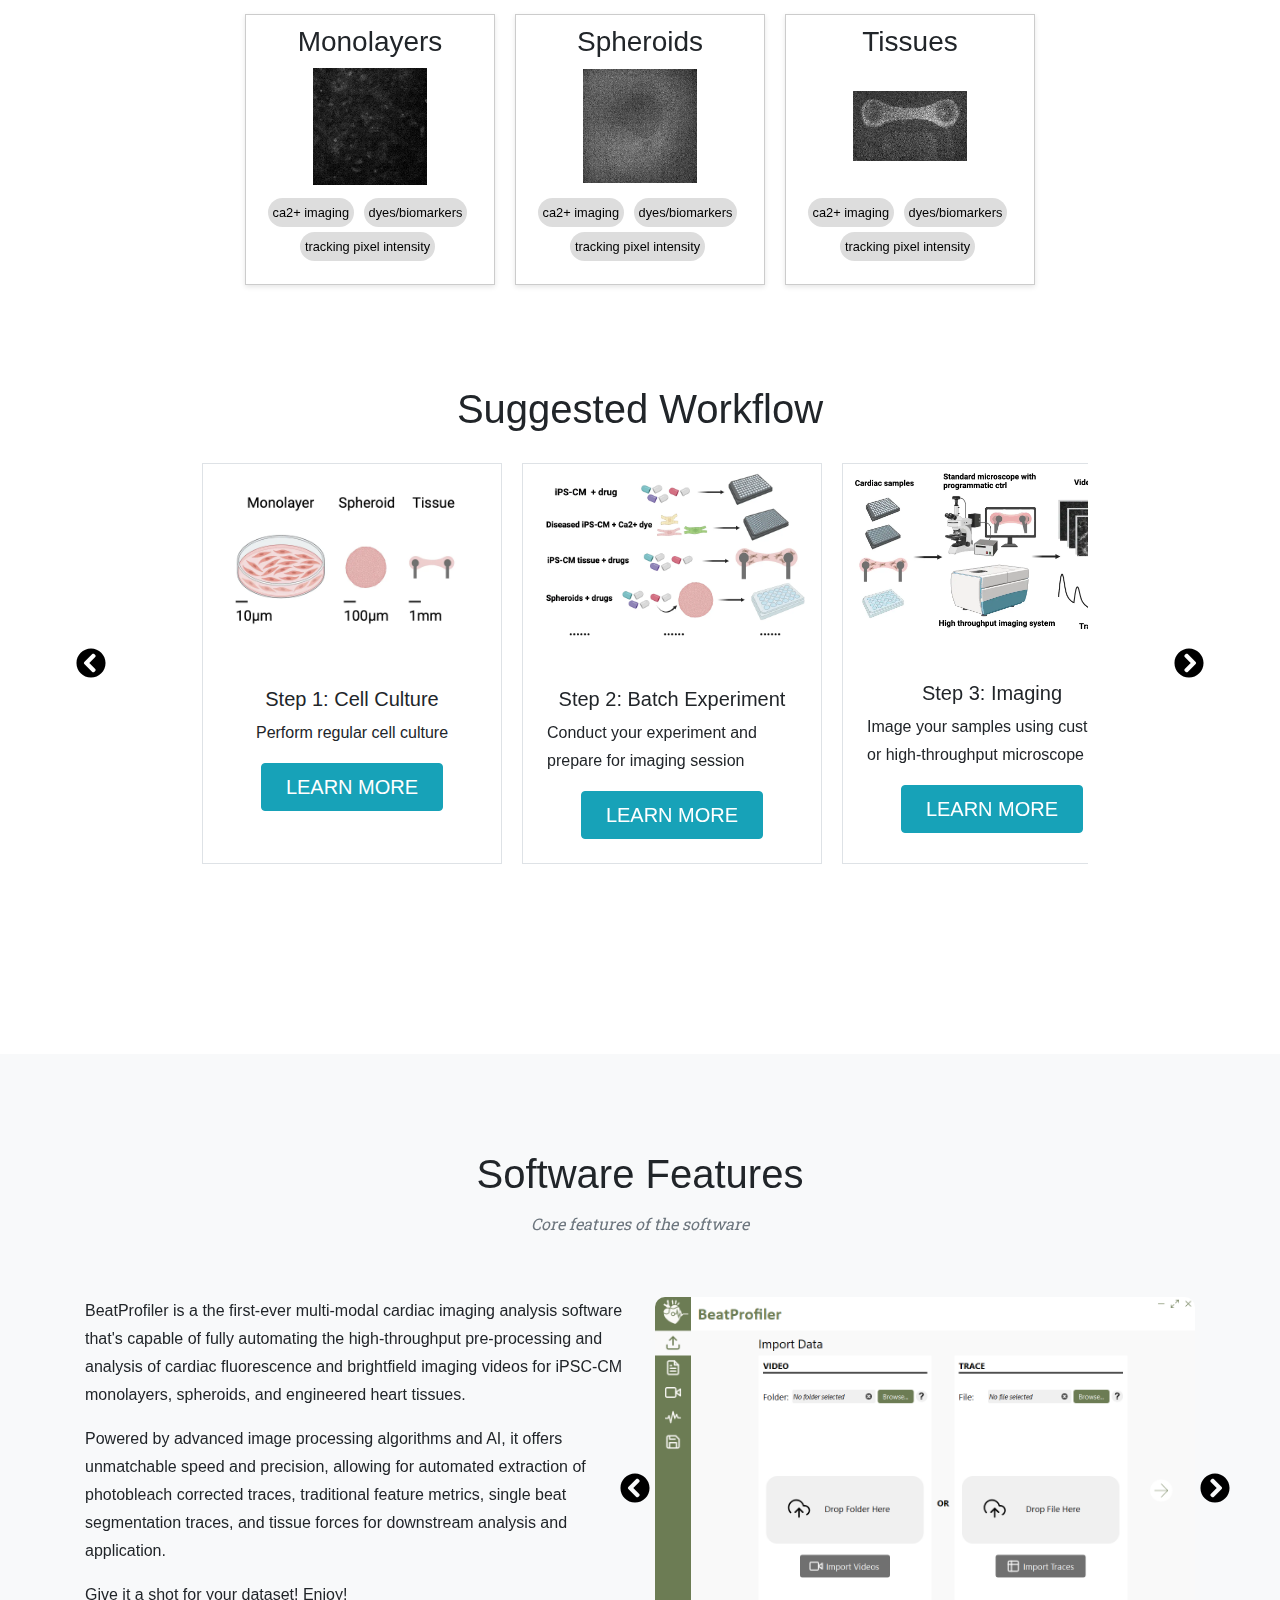
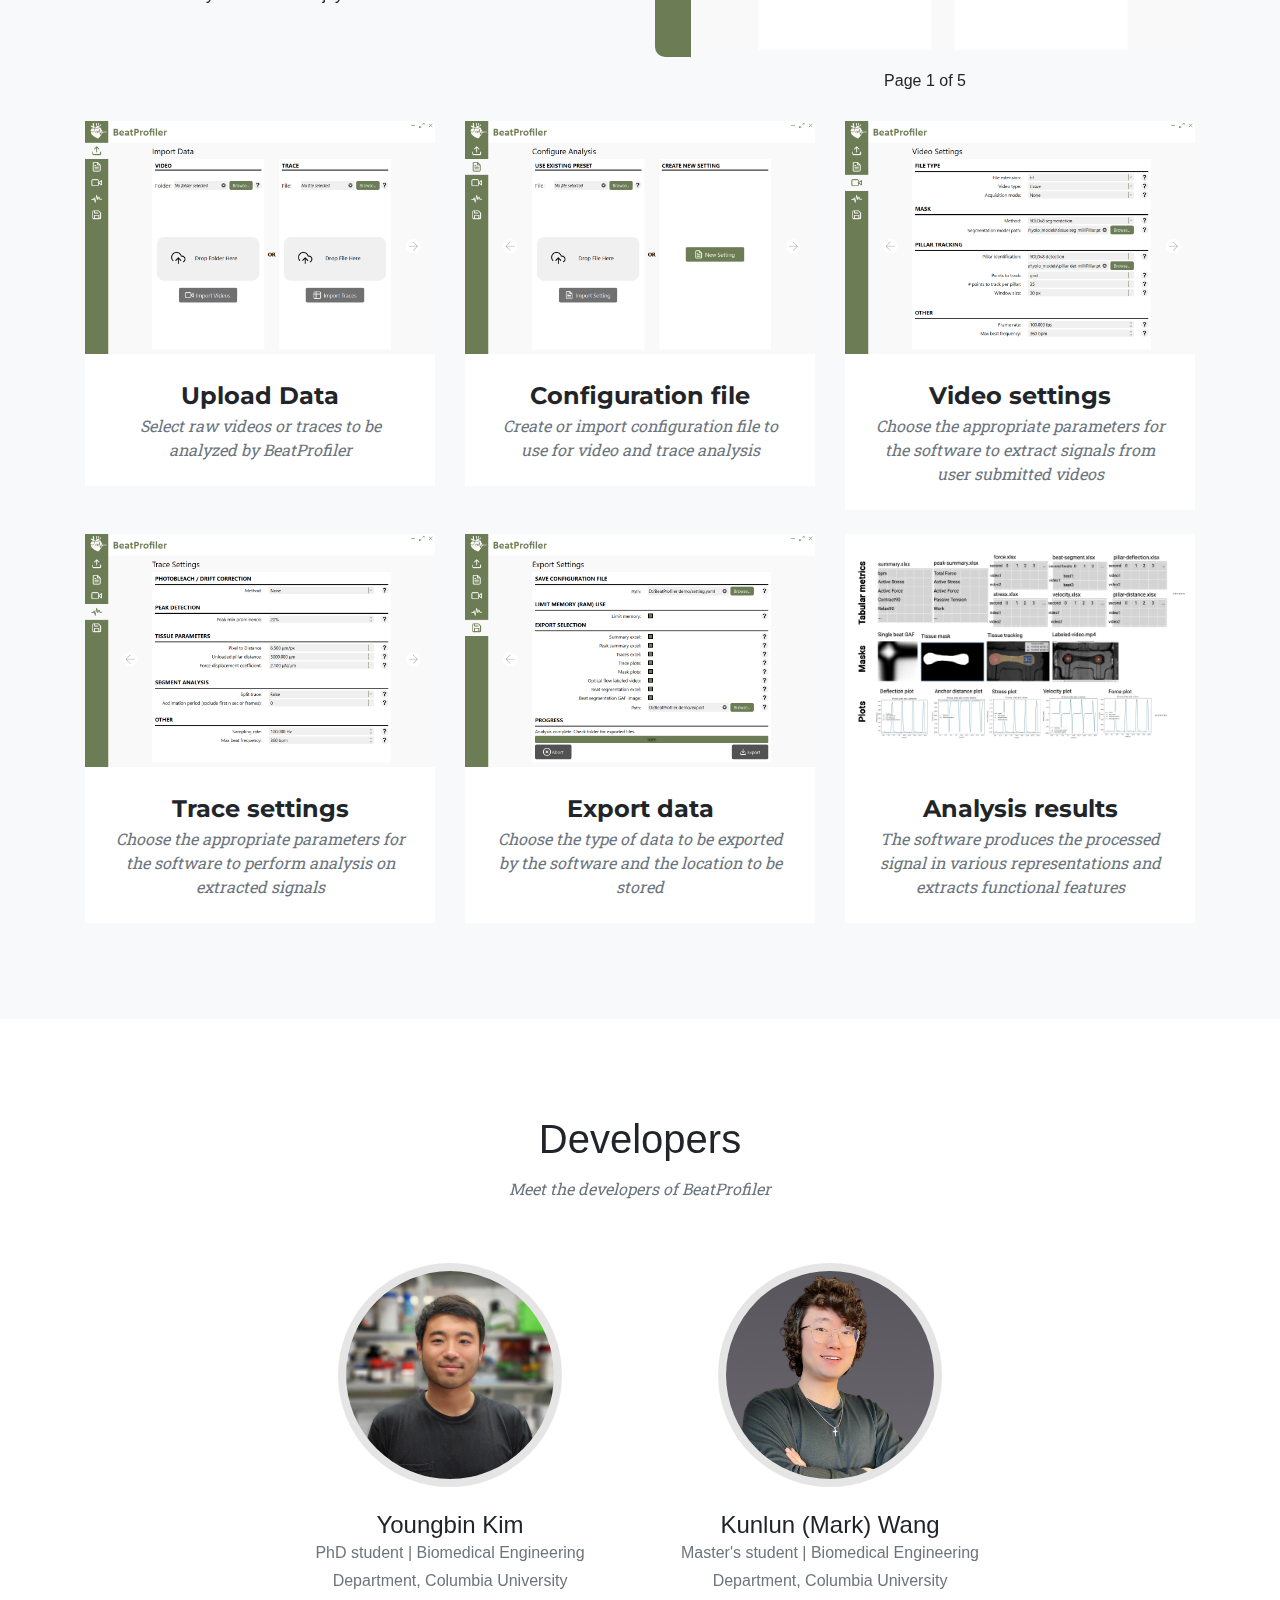
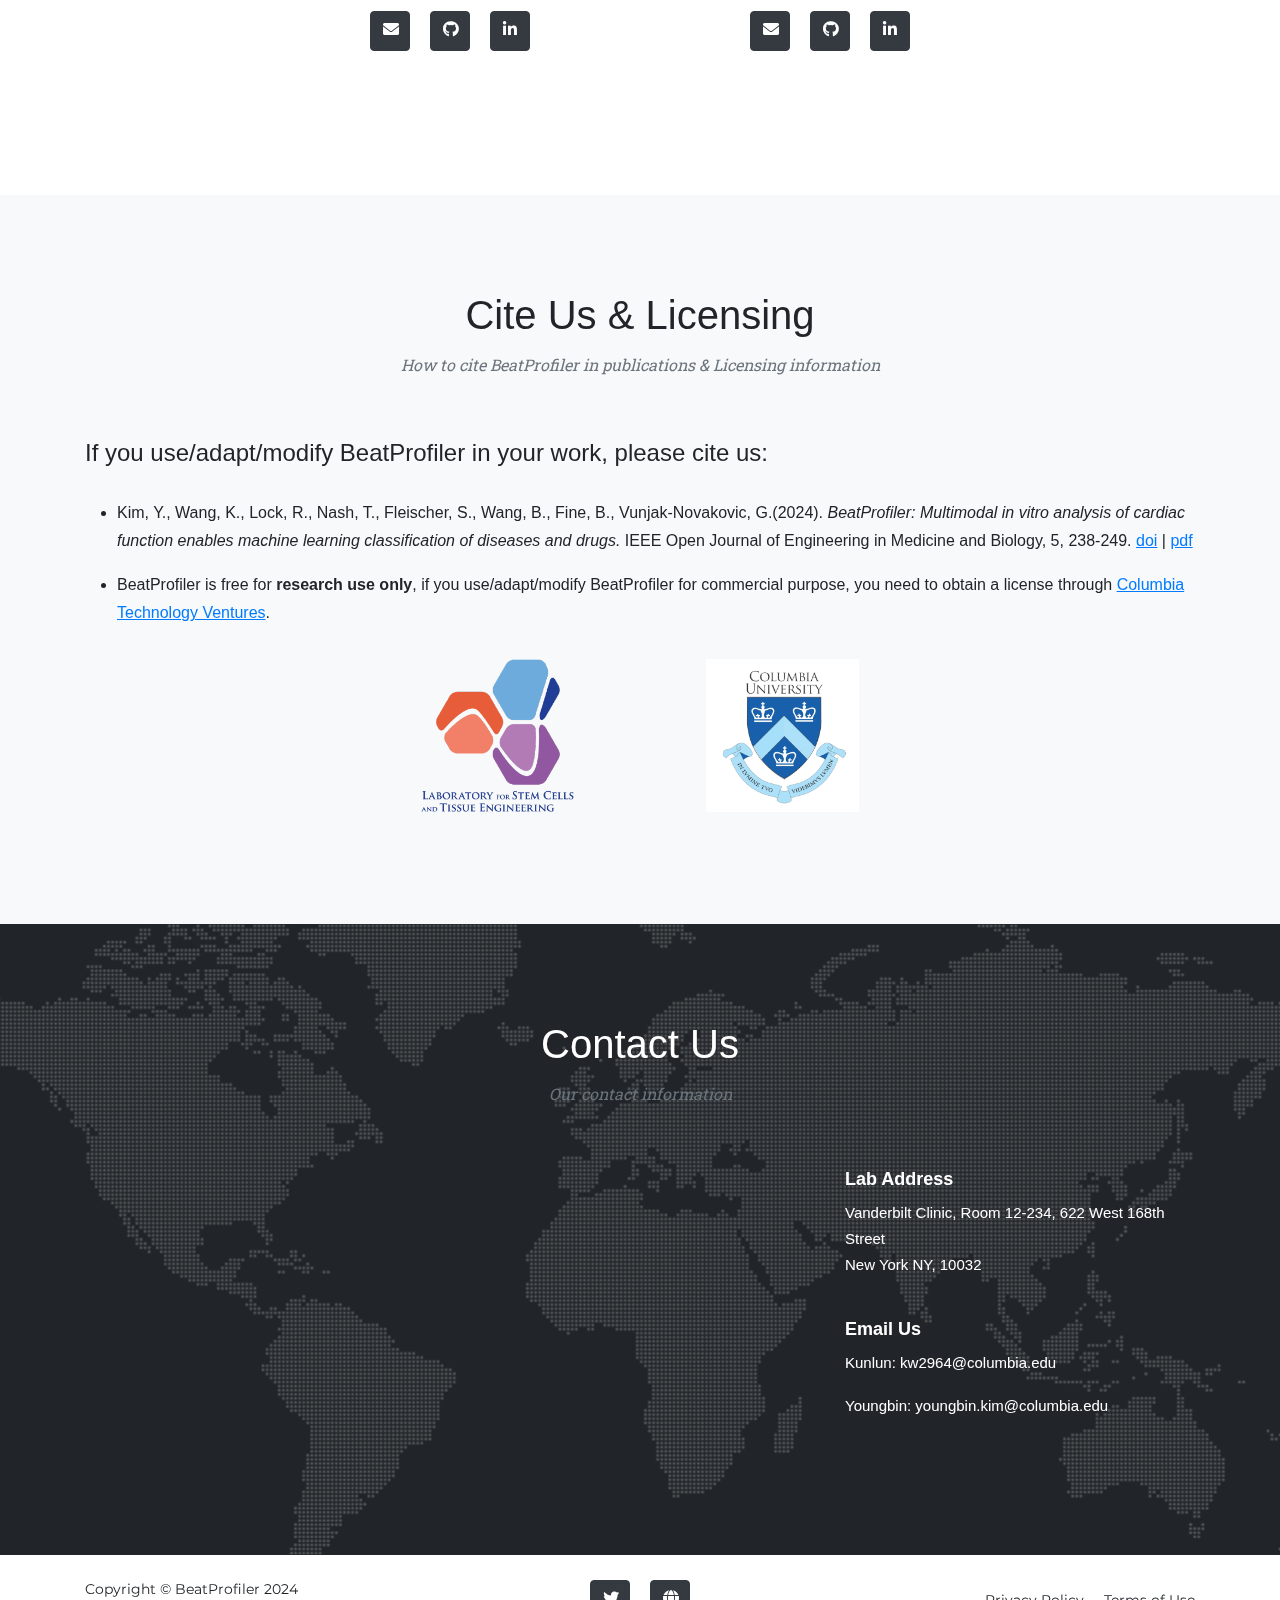
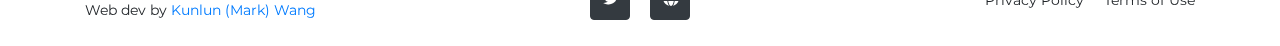
==== commit 576bf24d: "update" ====
--- a/index.html
+++ b/index.html
@@ -1763,7 +1763,7 @@
                         </li>
 
                         <li>
-                            <p>BeatProfiler is free for <b>research use only</b>, for commercial licensing, please contact <a href="https://inventions.techventures.columbia.edu/technologies/automated-software--CU23247" target="_blank" style="text-decoration: underline;">Columbia Technology Ventures</a>.</p>
+                            <p>BeatProfiler is free for <b>research use only</b>, if you use/adapt/modify BeatProfiler for commercial purpose, you need to obtain a license through <a href="https://inventions.techventures.columbia.edu/technologies/automated-software--CU23247" target="_blank" style="text-decoration: underline;">Columbia Technology Ventures</a>.</p>
                         </li>
 
                     </ul>
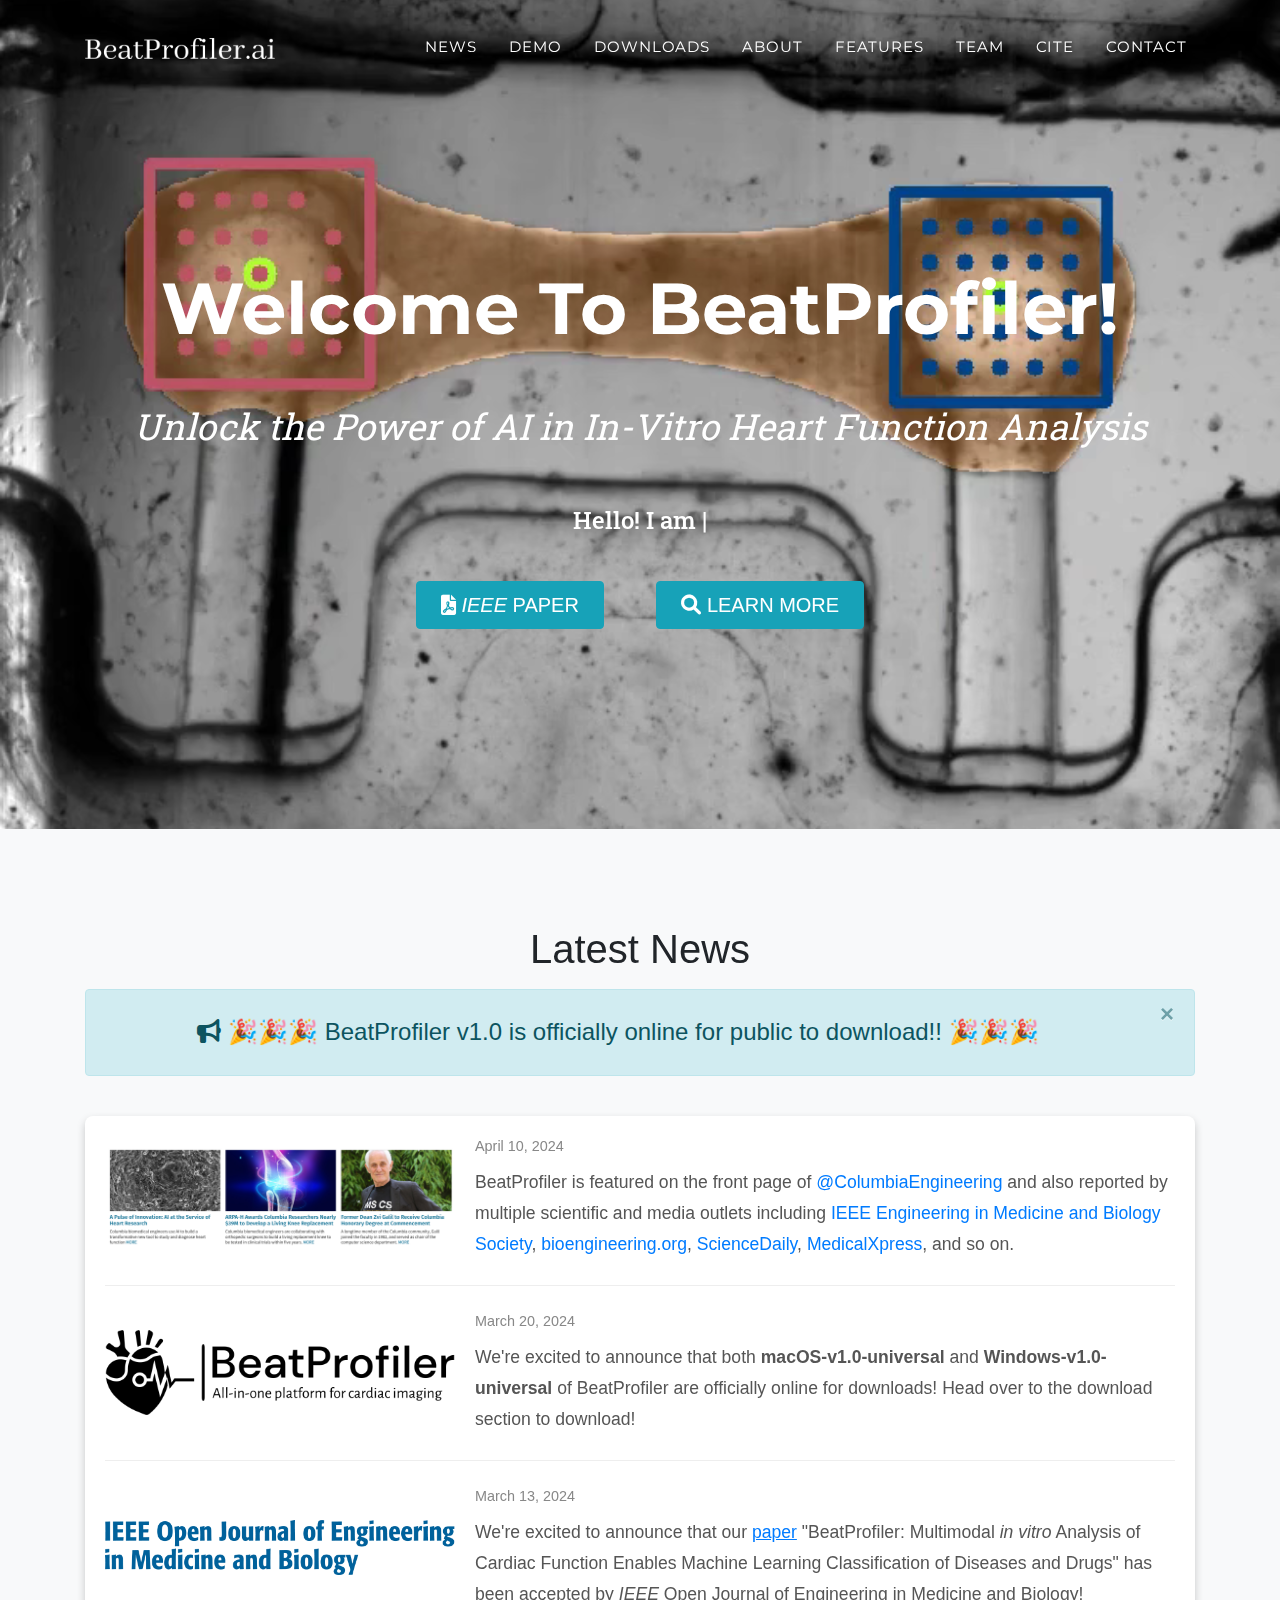
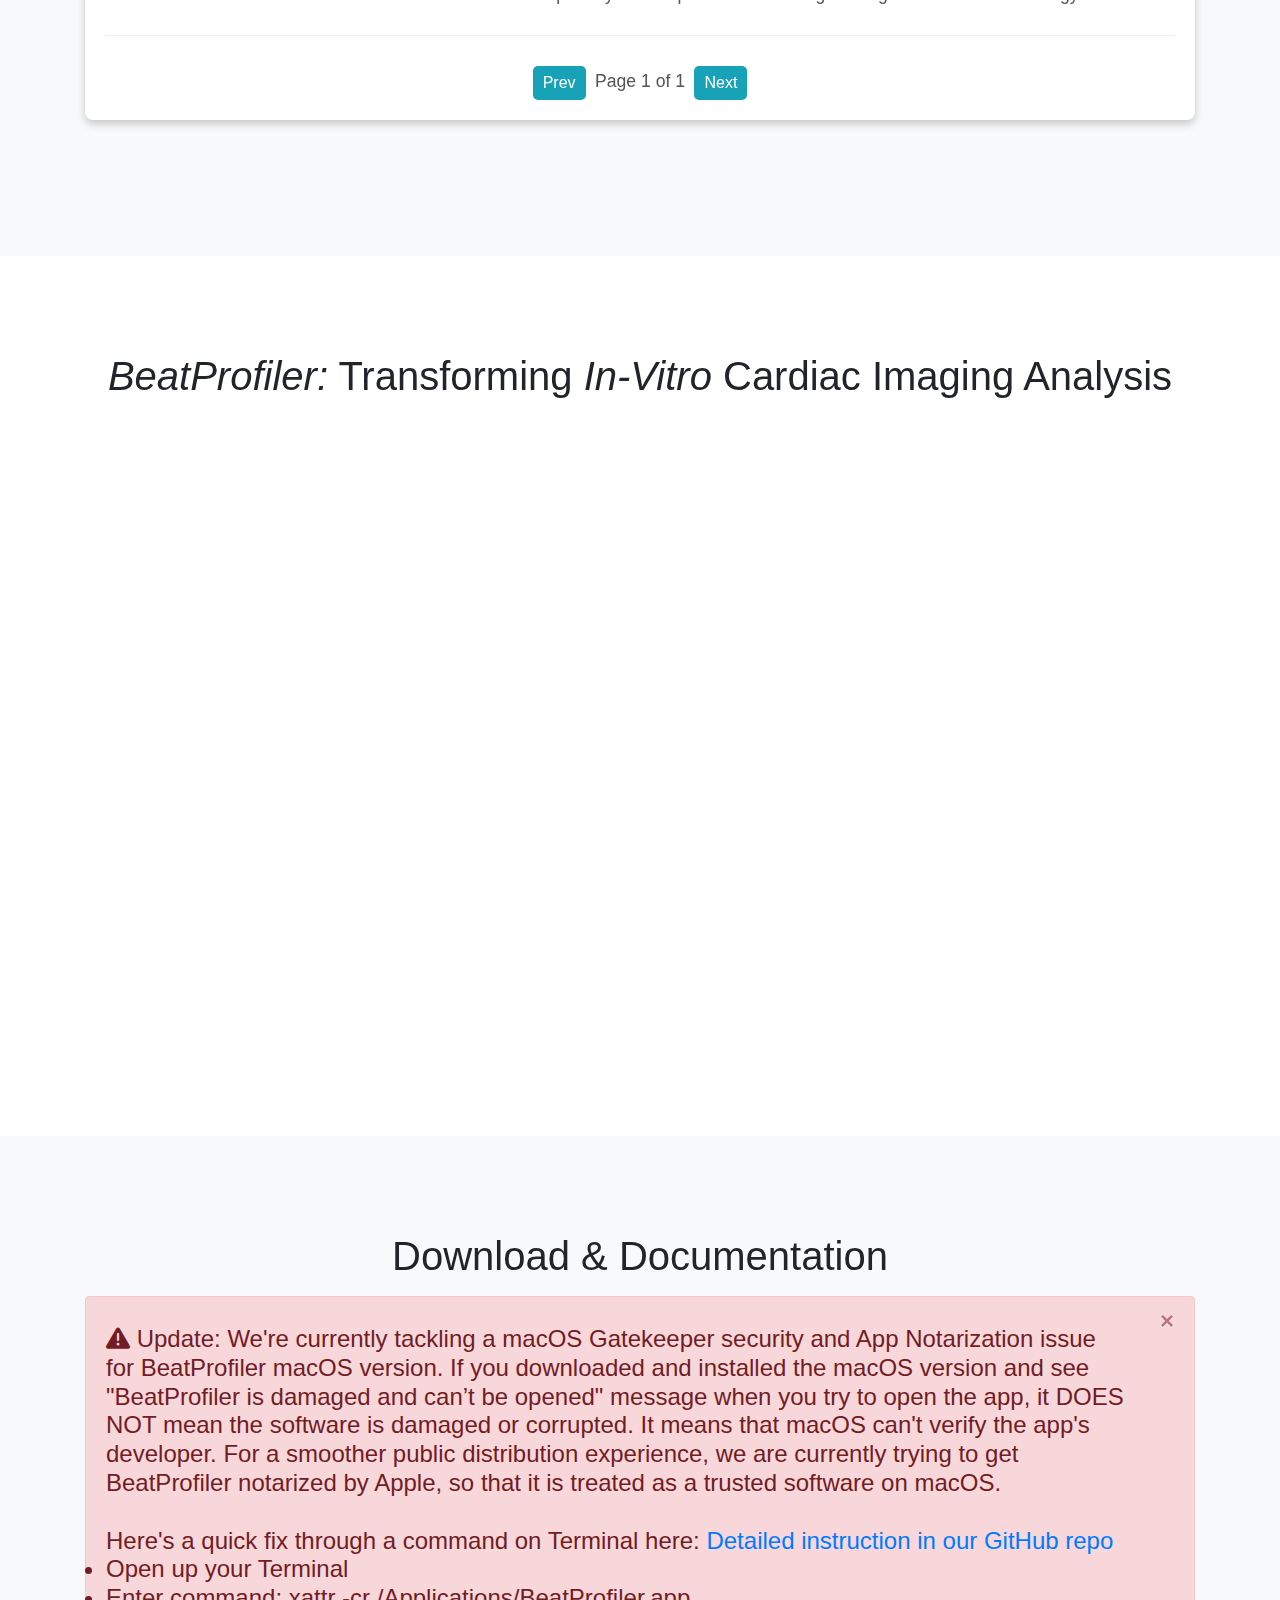
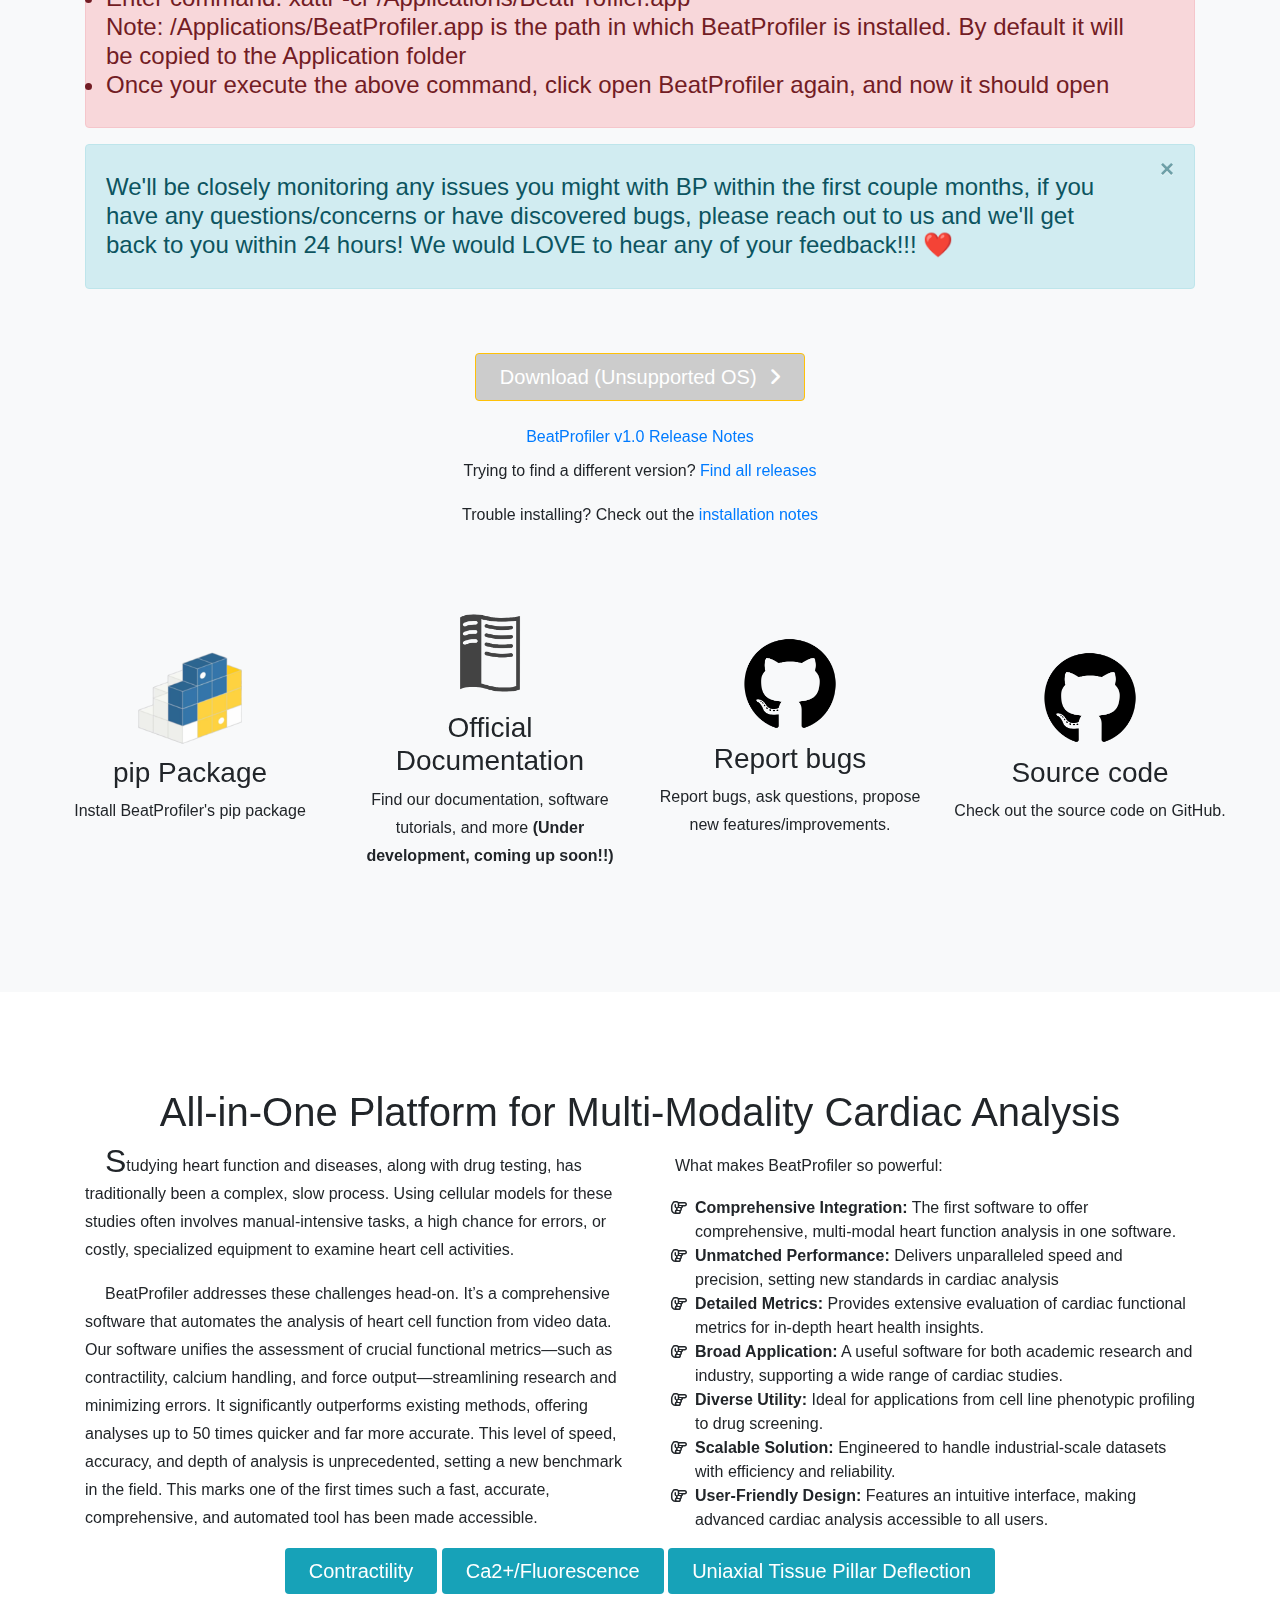
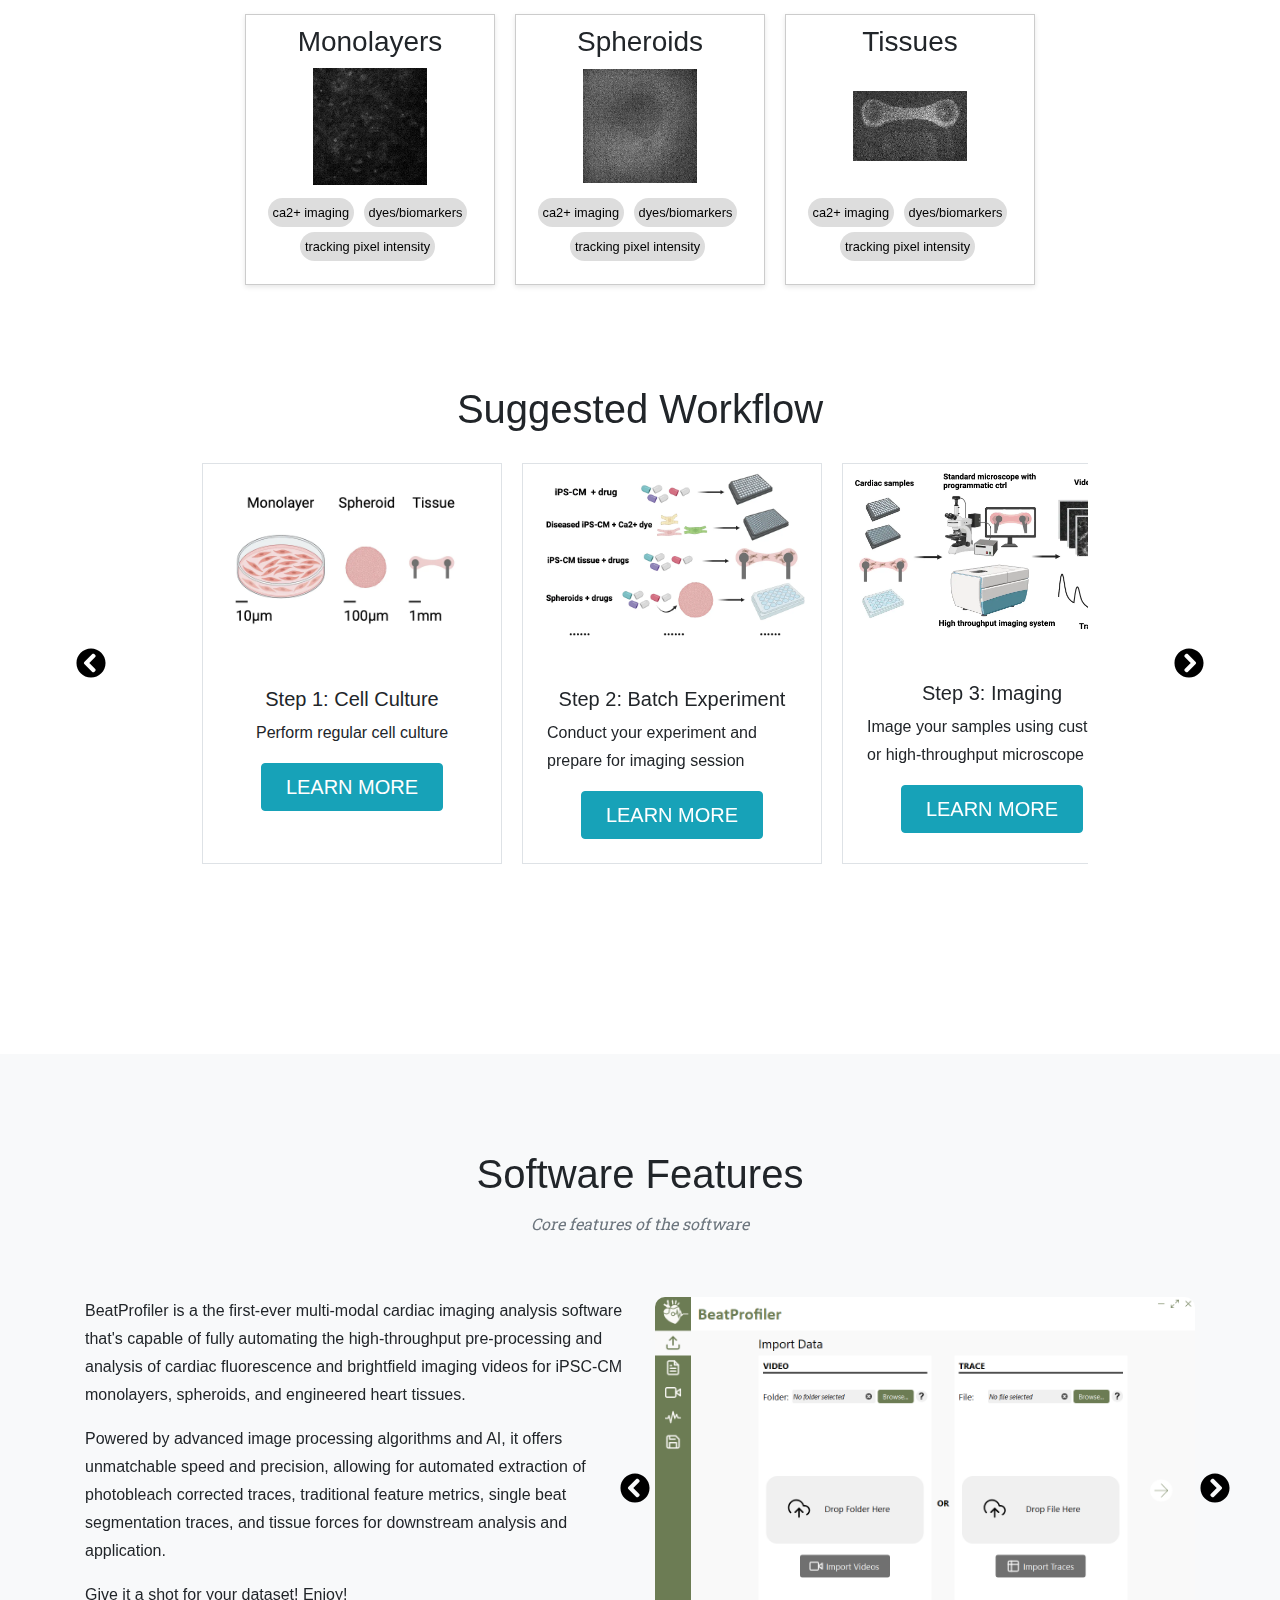
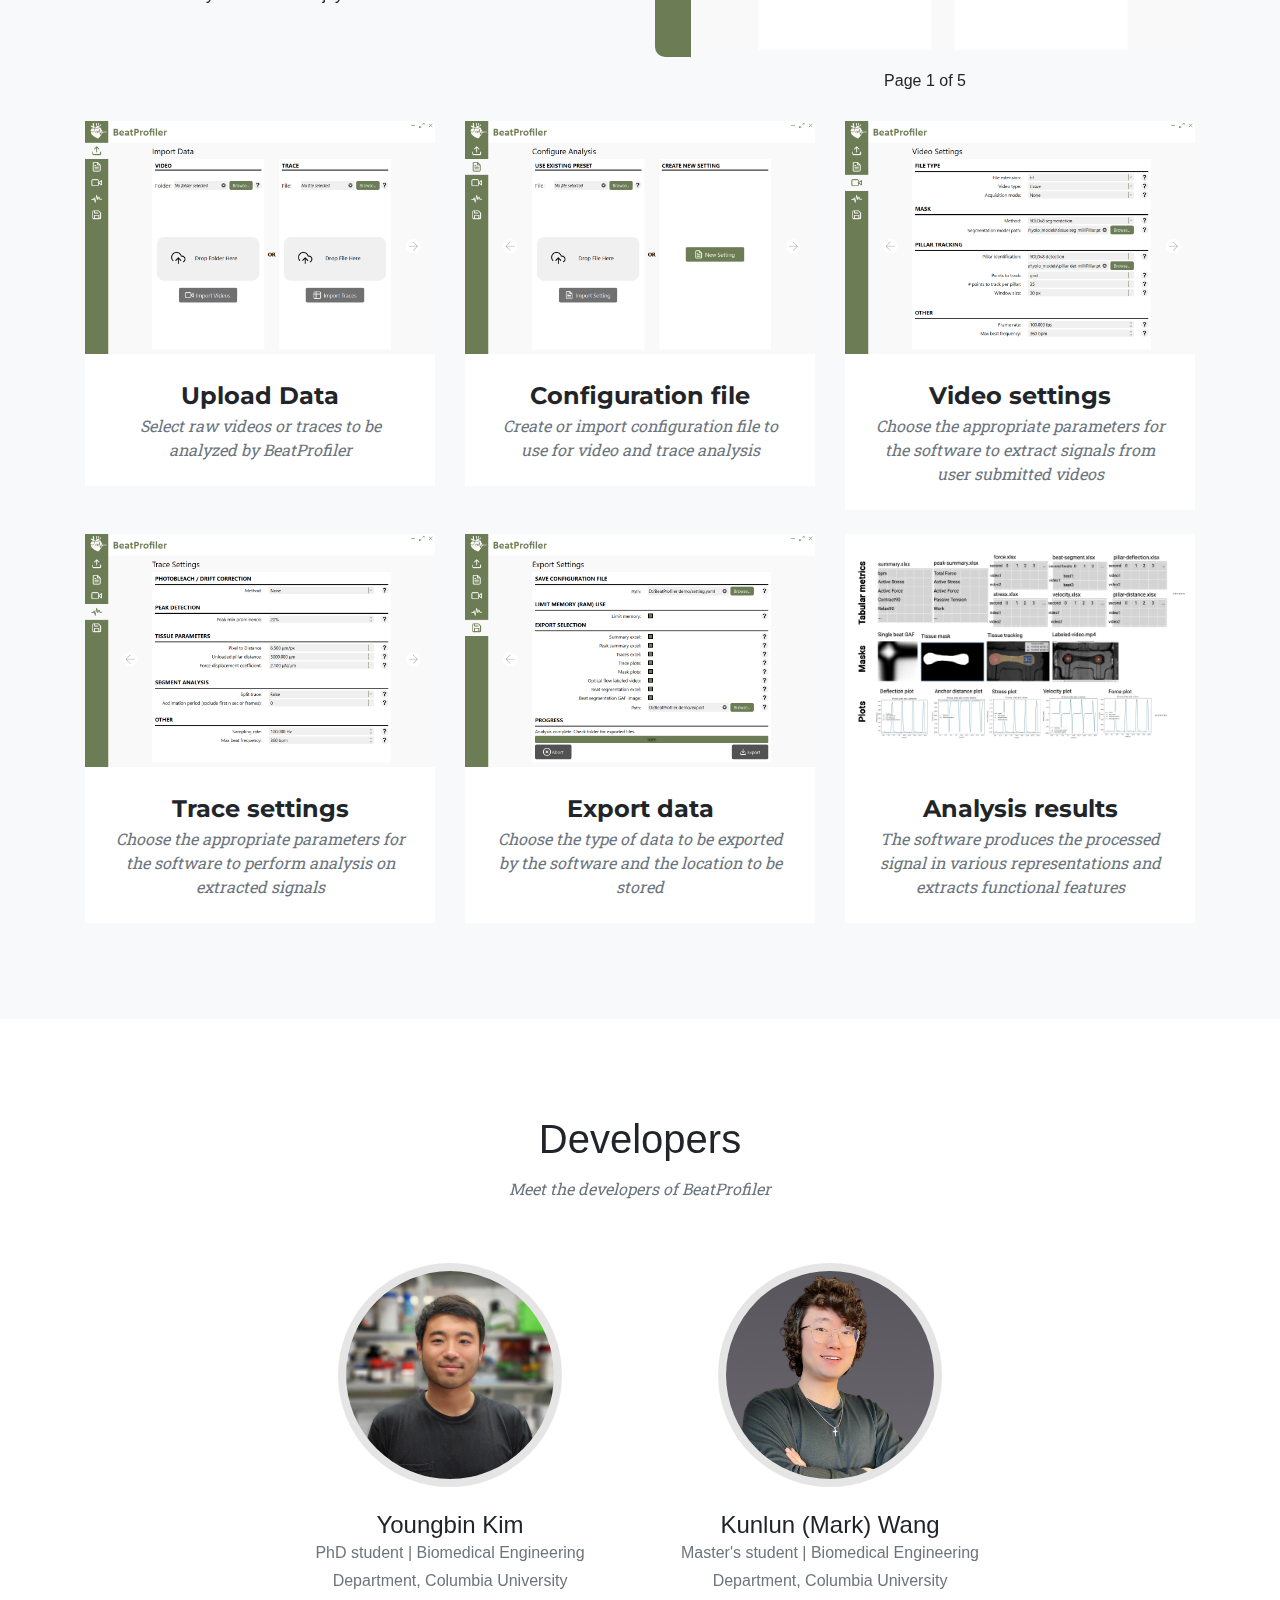
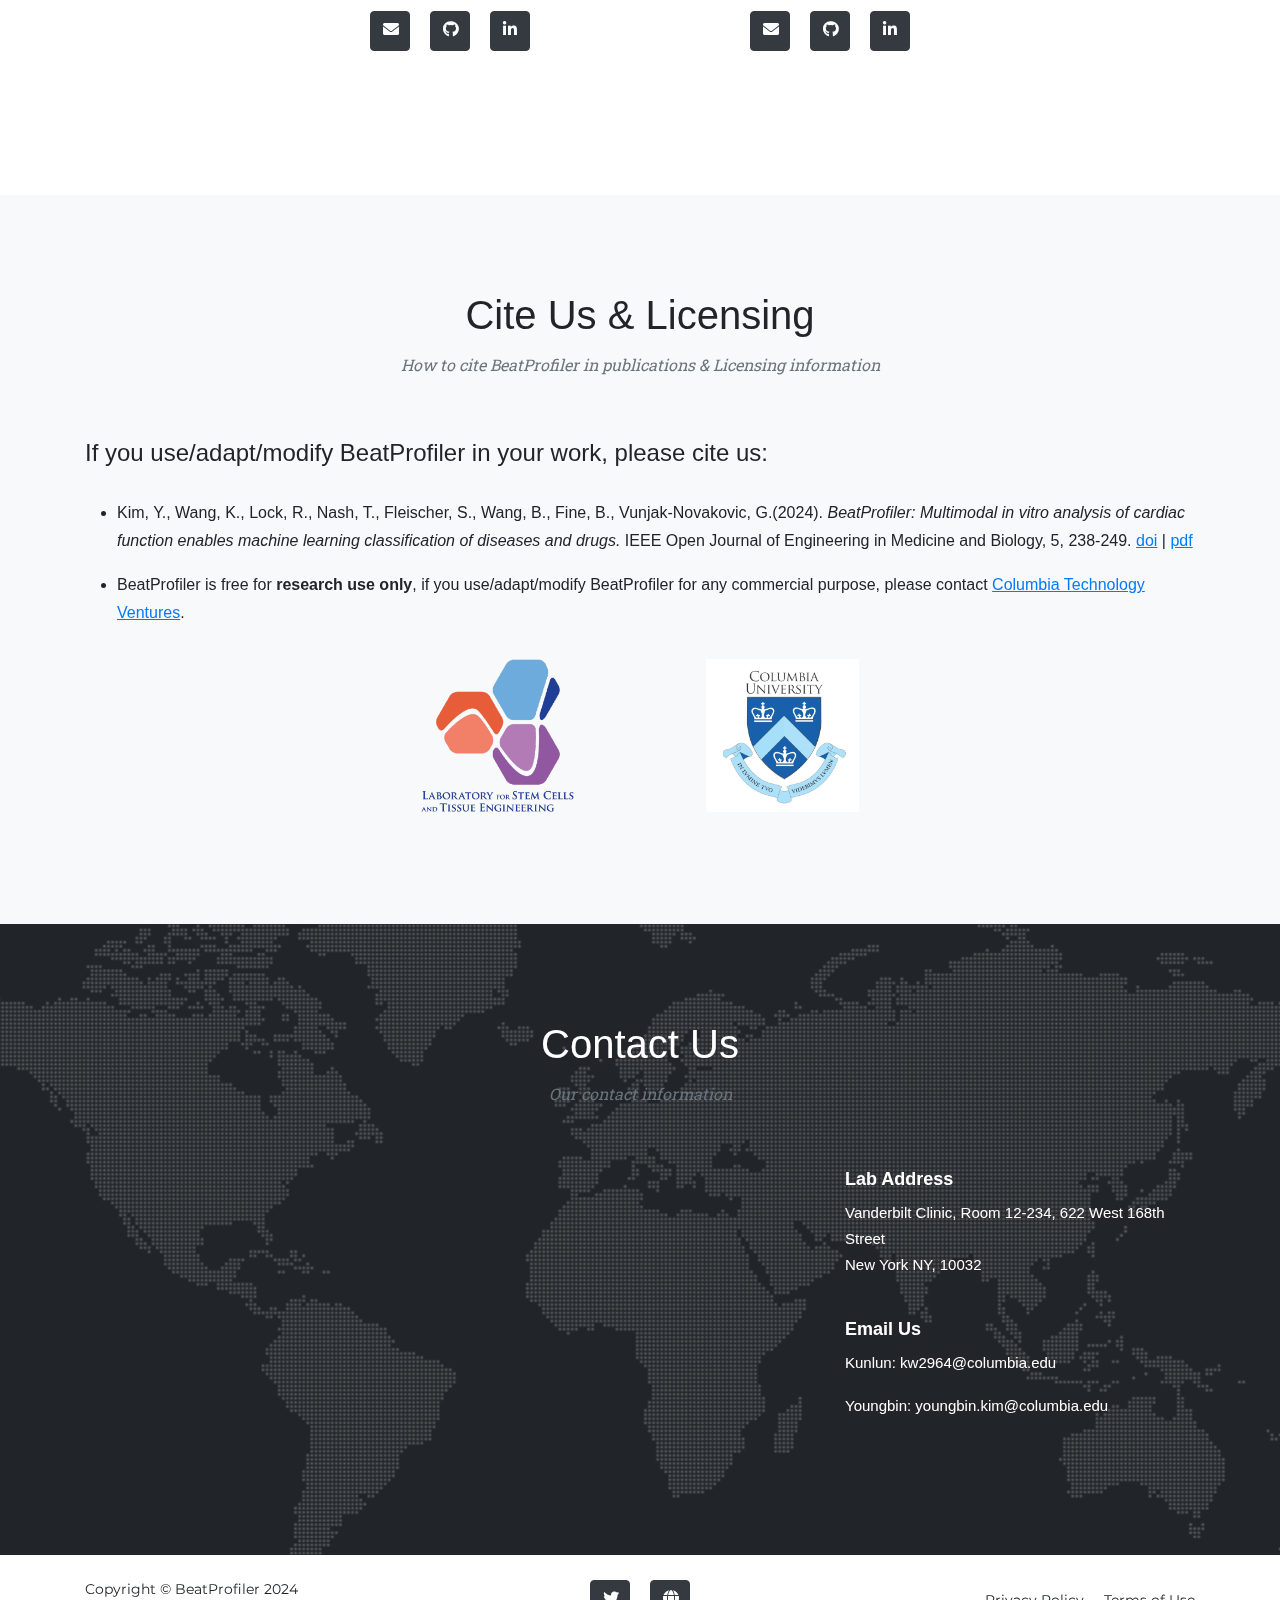
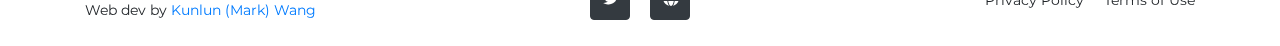
==== commit 72b6f410: "Update index.html" ====
--- a/index.html
+++ b/index.html
@@ -1763,7 +1763,7 @@
                         </li>
 
                         <li>
-                            <p>BeatProfiler is free for <b>research use only</b>, if you use/adapt/modify BeatProfiler for commercial purpose, you need to obtain a license through <a href="https://inventions.techventures.columbia.edu/technologies/automated-software--CU23247" target="_blank" style="text-decoration: underline;">Columbia Technology Ventures</a>.</p>
+                            <p>BeatProfiler is free for <b>research use only</b>, if you use/adapt/modify BeatProfiler for any commercial purpose, please contact <a href="https://inventions.techventures.columbia.edu/technologies/automated-software--CU23247" target="_blank" style="text-decoration: underline;">Columbia Technology Ventures</a>.</p>
                         </li>
 
                     </ul>
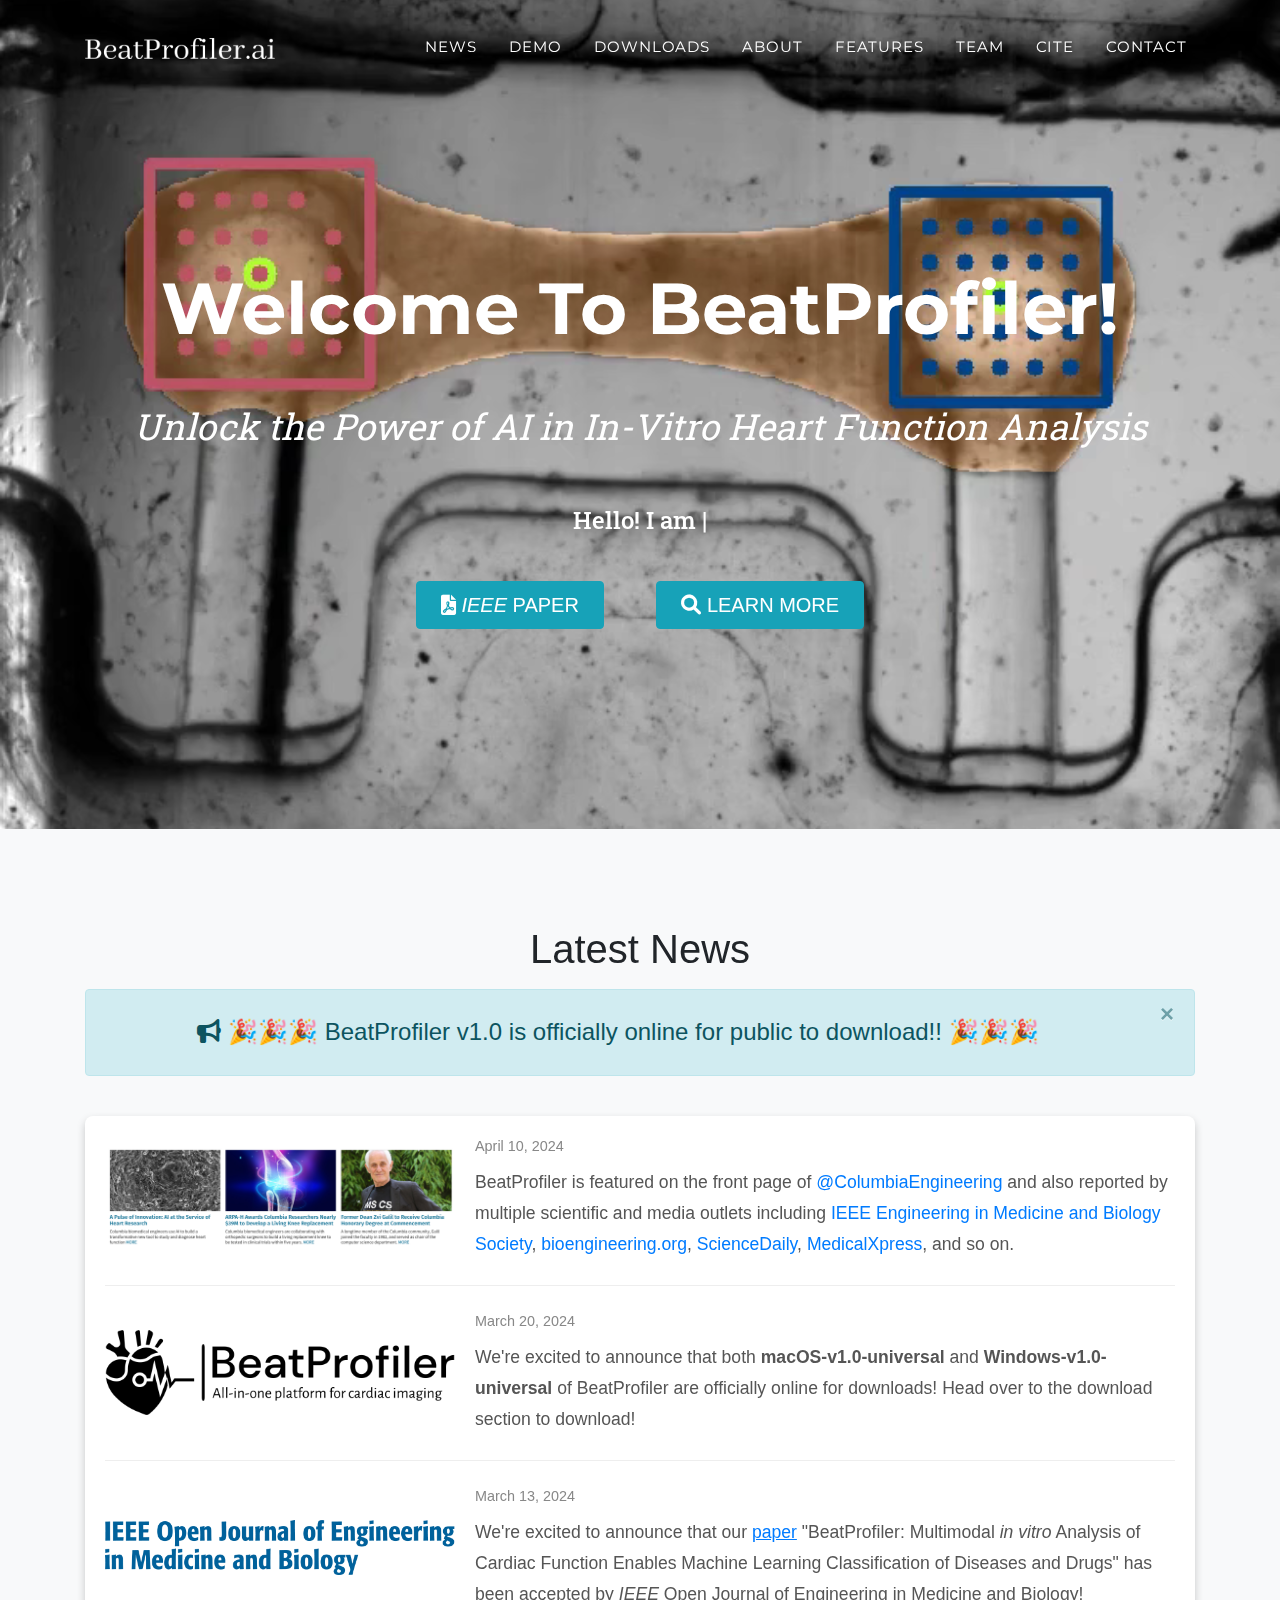
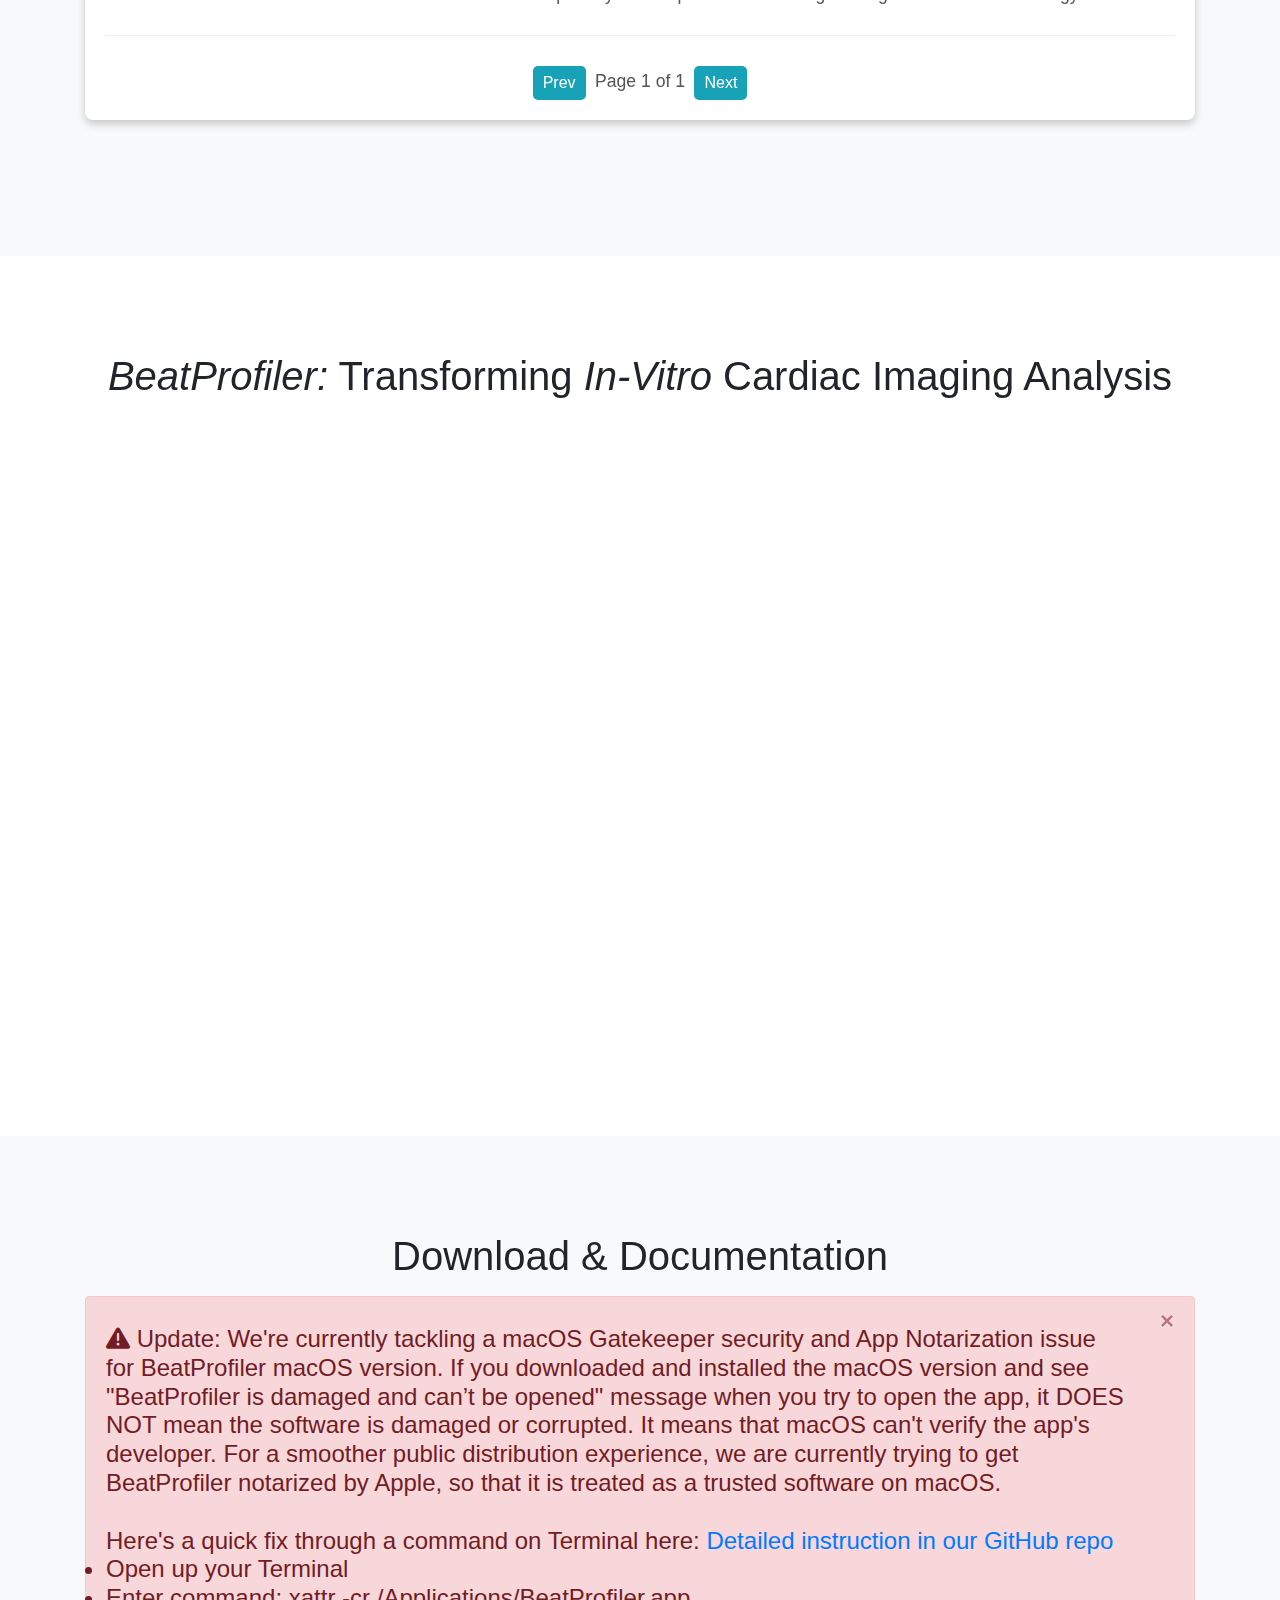
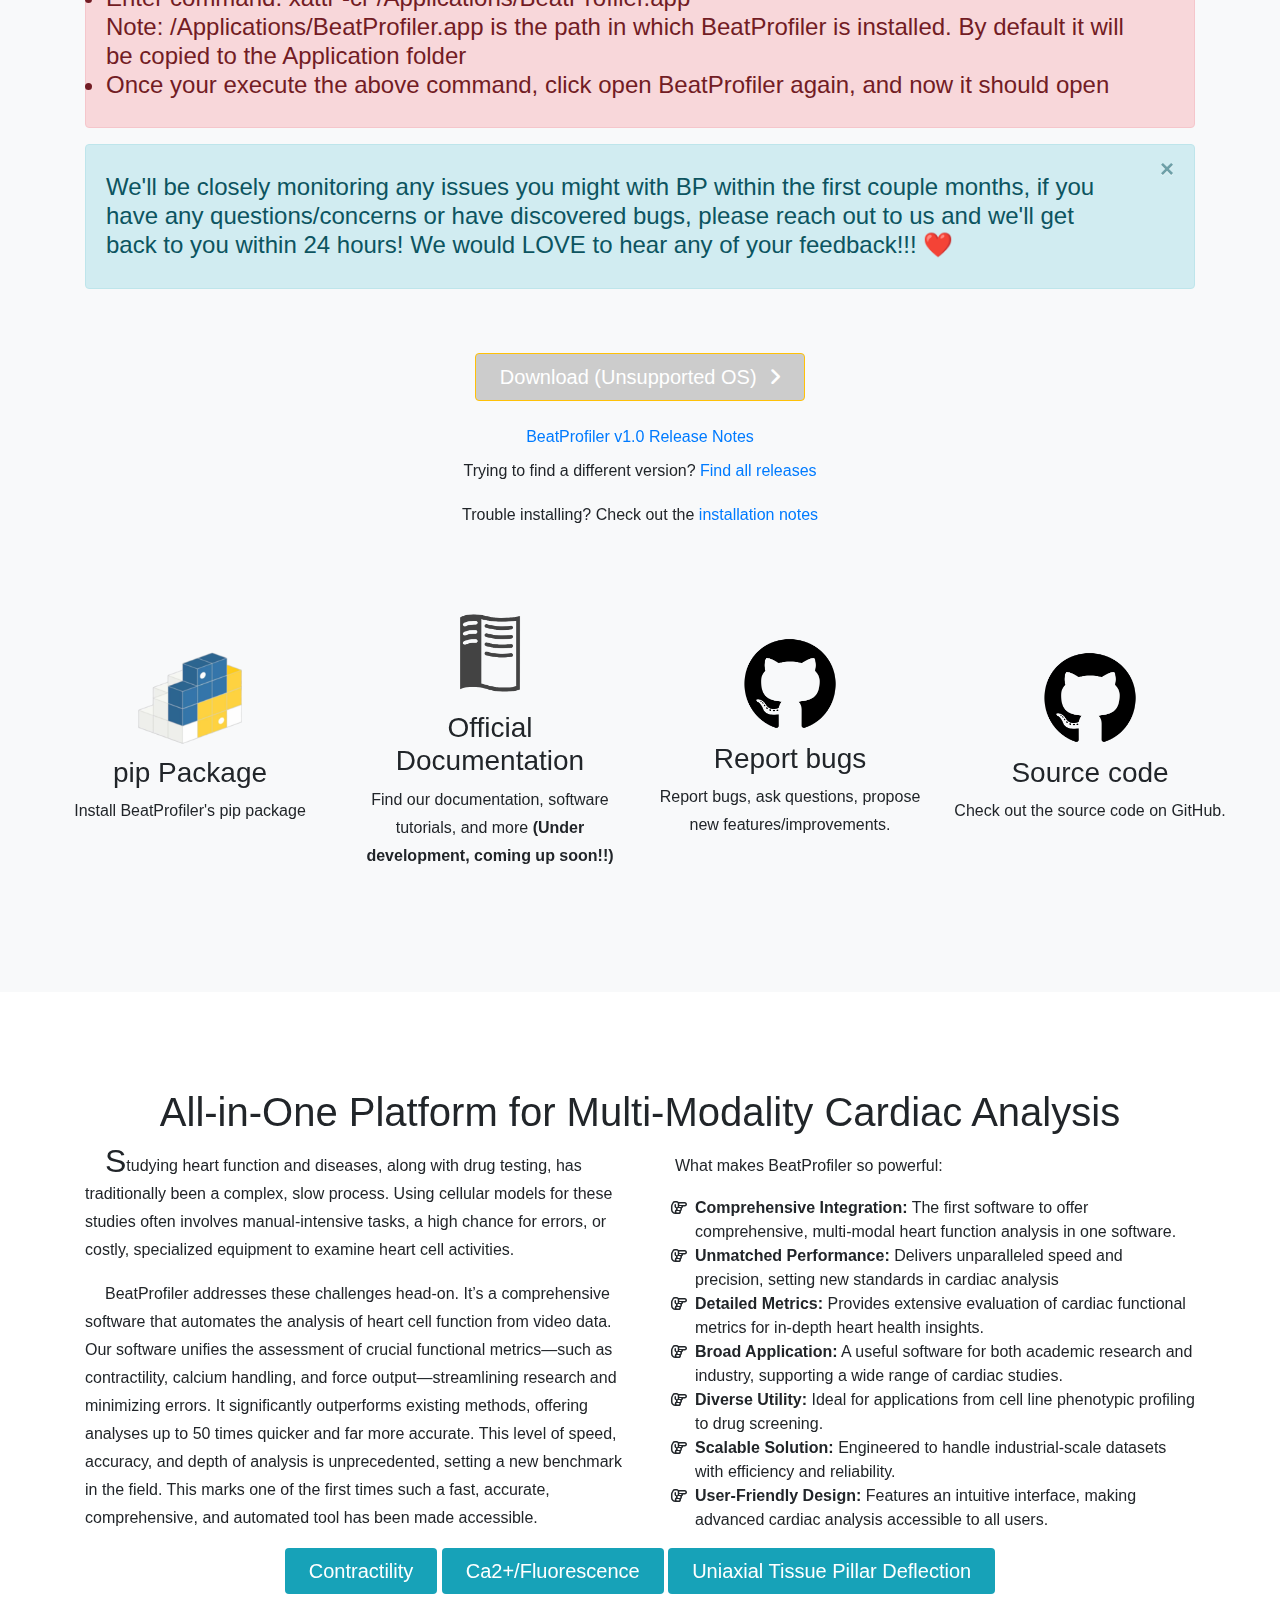
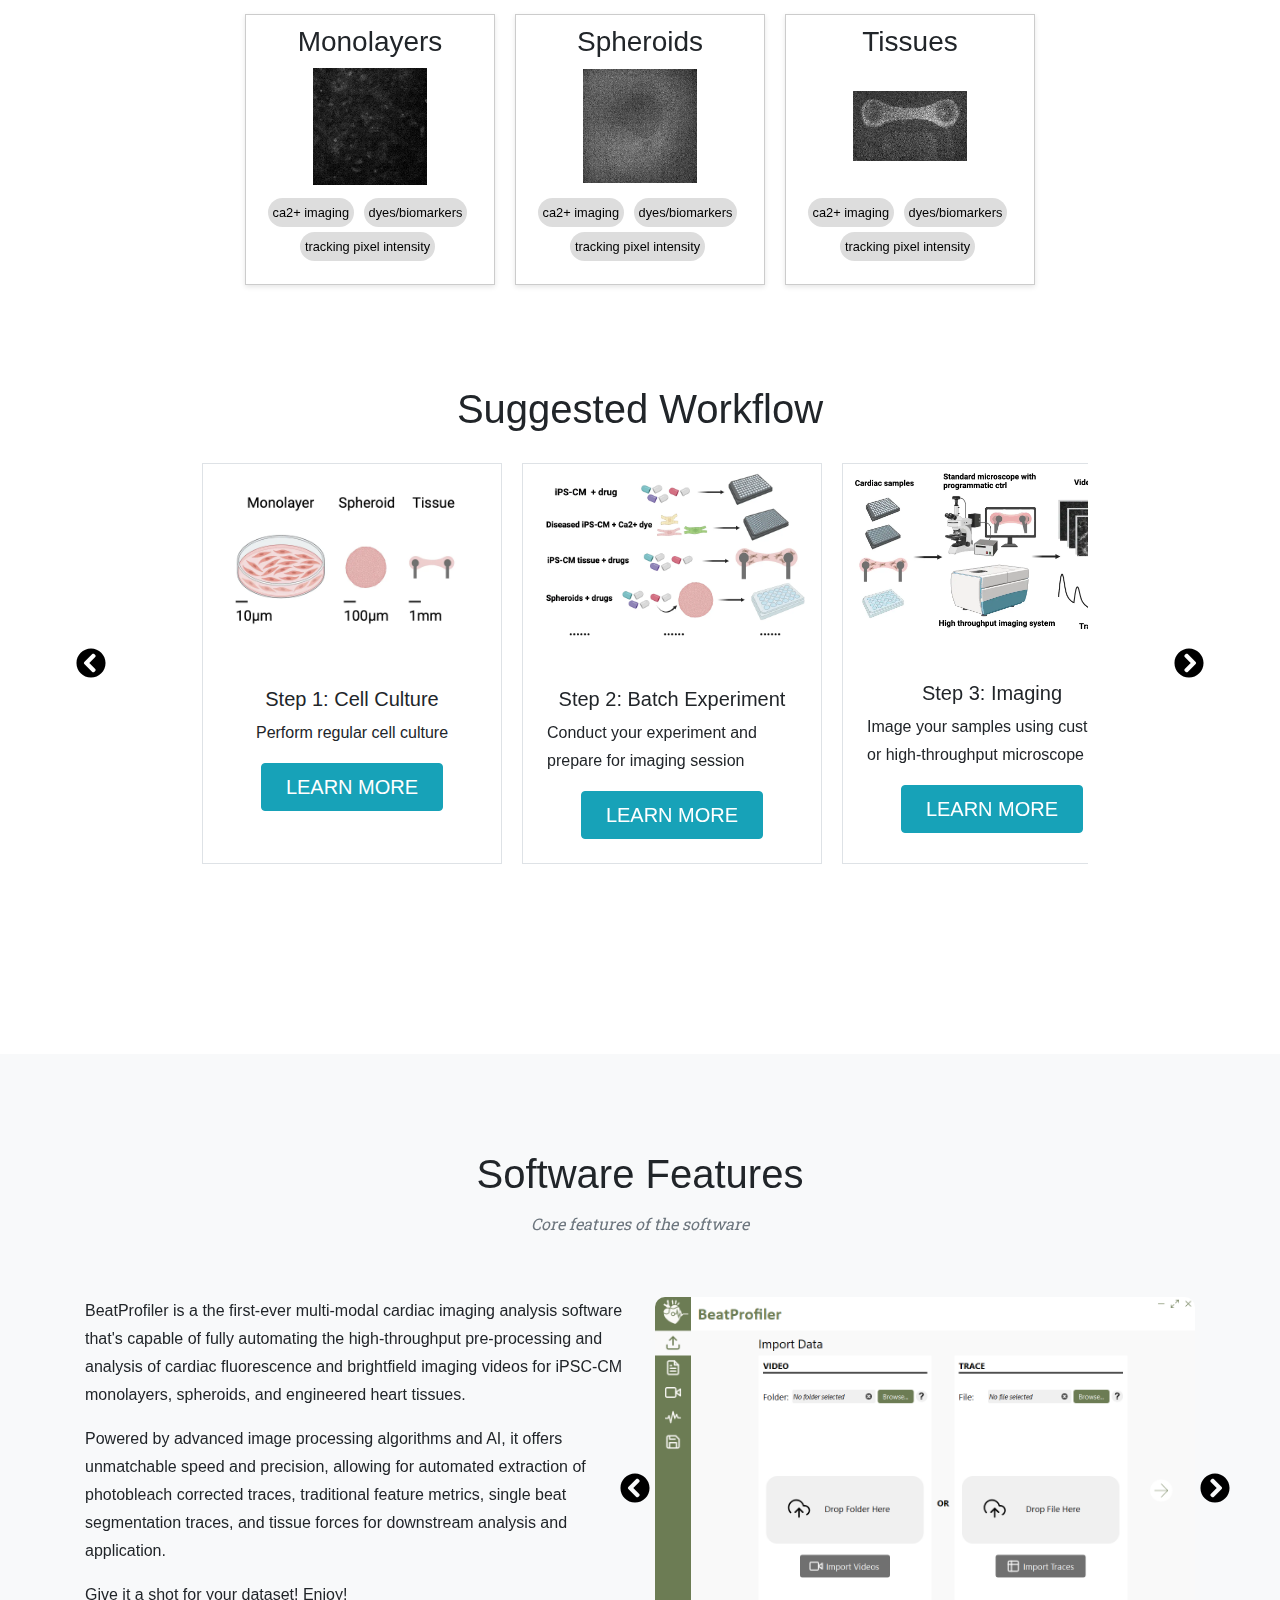
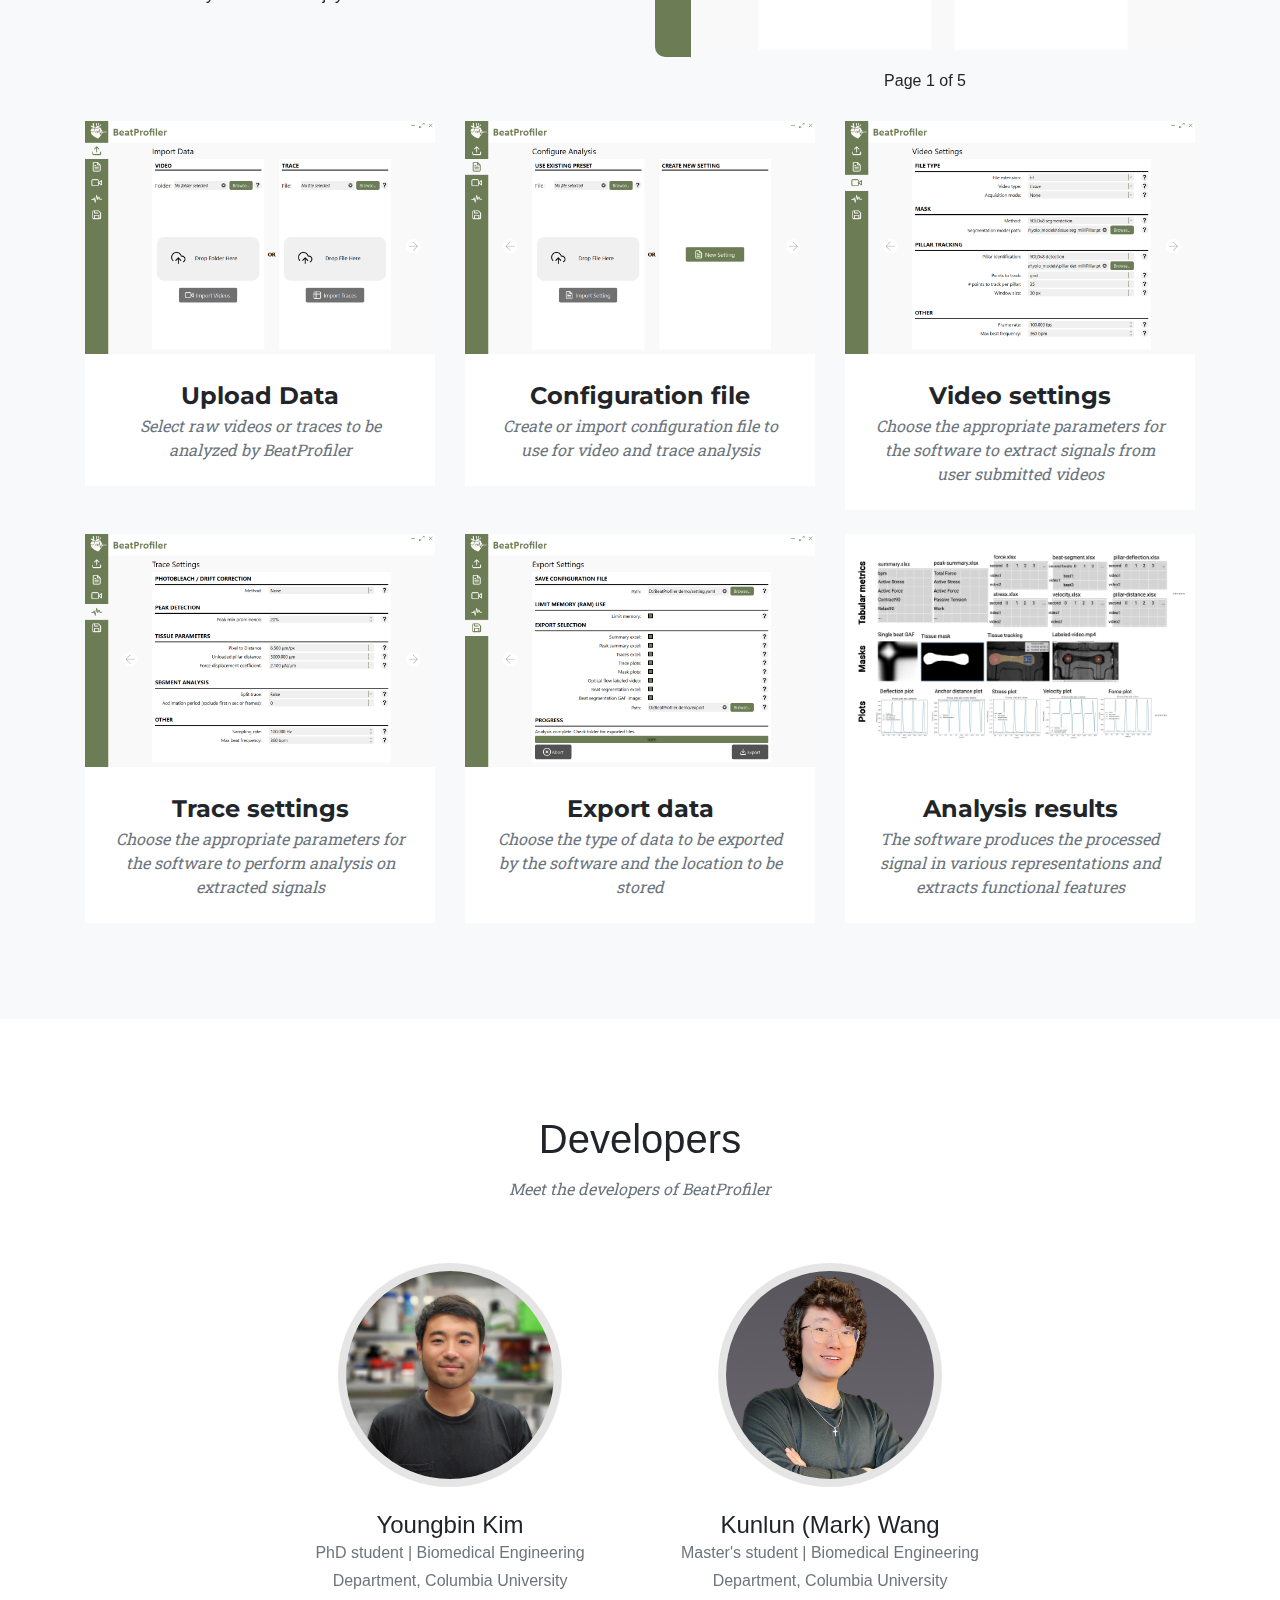
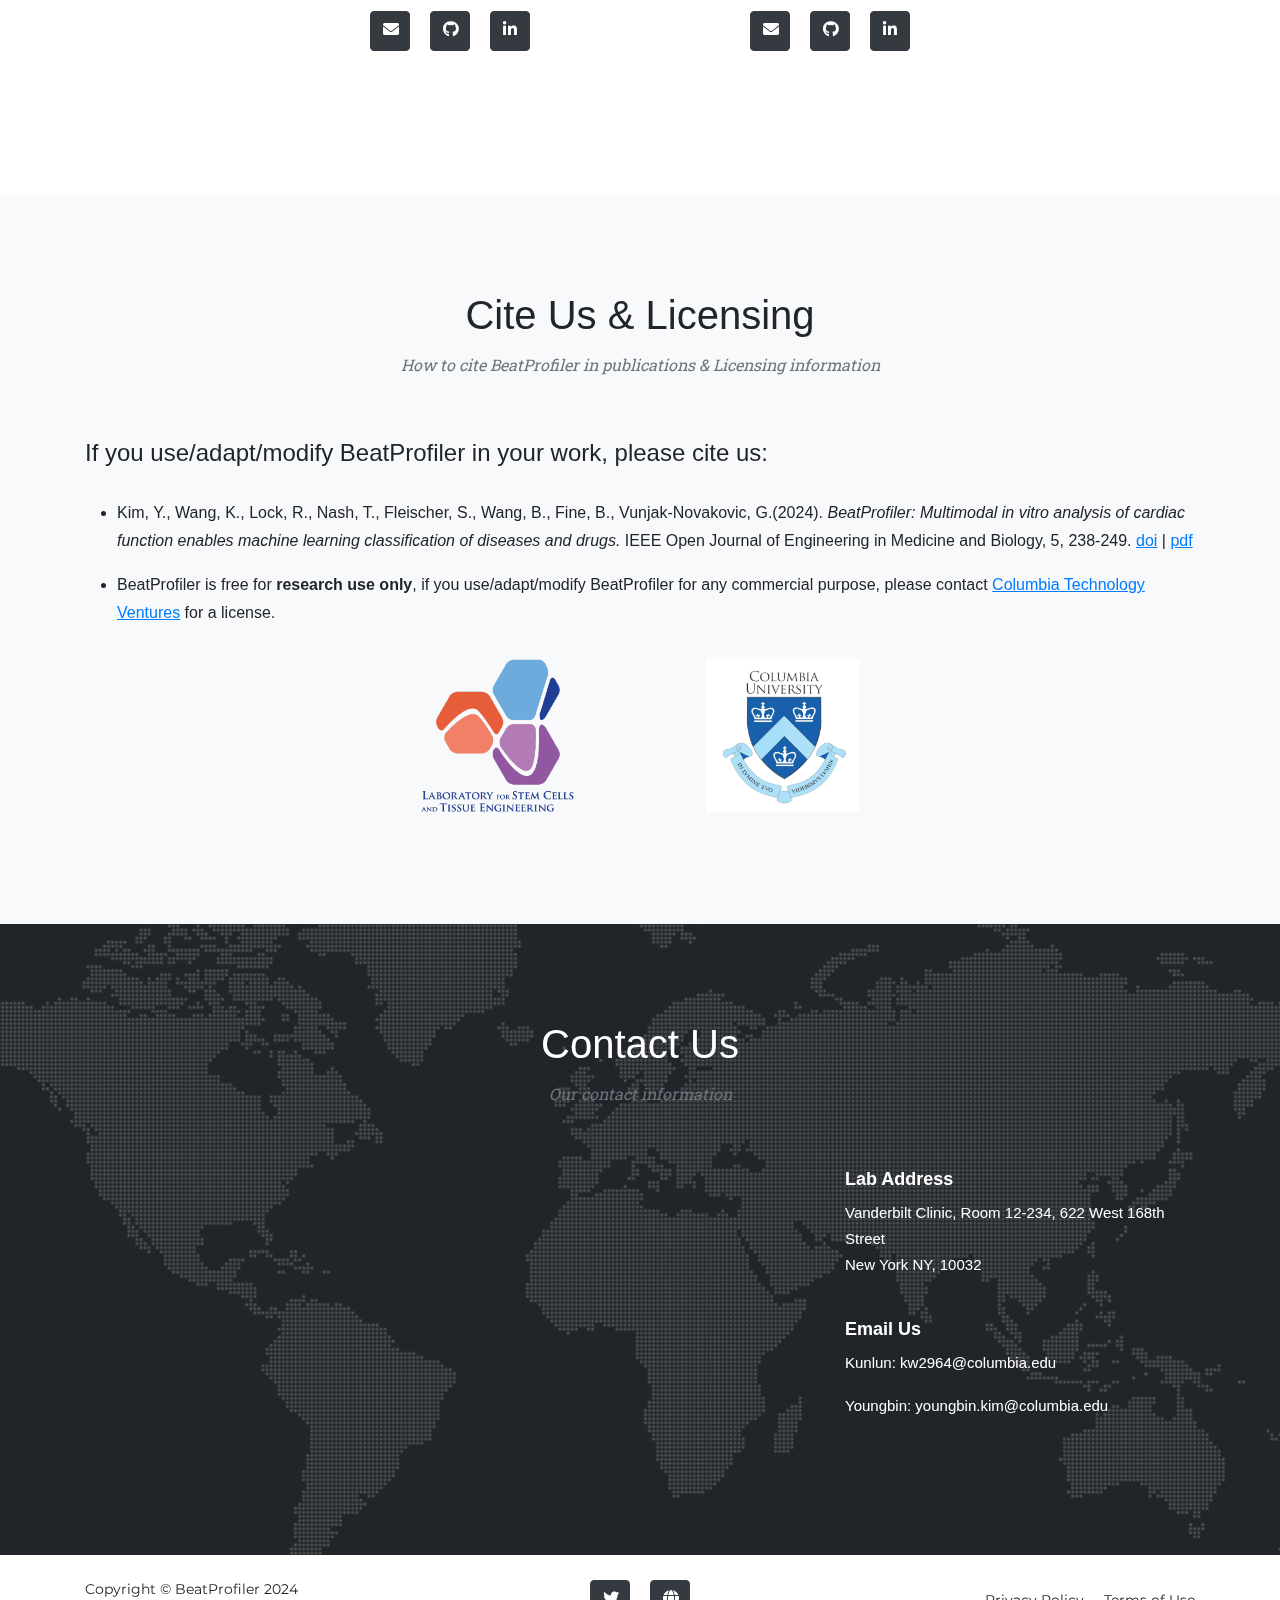
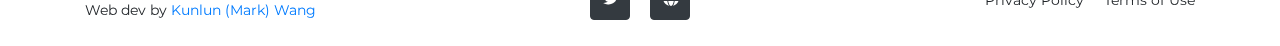
==== commit 0c89adde: "Update index.html" ====
--- a/index.html
+++ b/index.html
@@ -1763,7 +1763,7 @@
                         </li>
 
                         <li>
-                            <p>BeatProfiler is free for <b>research use only</b>, if you use/adapt/modify BeatProfiler for any commercial purpose, please contact <a href="https://inventions.techventures.columbia.edu/technologies/automated-software--CU23247" target="_blank" style="text-decoration: underline;">Columbia Technology Ventures</a>.</p>
+                            <p>BeatProfiler is free for <b>research use only</b>, if you use/adapt/modify BeatProfiler for any commercial purpose, please contact <a href="https://inventions.techventures.columbia.edu/technologies/automated-software--CU23247" target="_blank" style="text-decoration: underline;">Columbia Technology Ventures</a> for a license.</p>
                         </li>
 
                     </ul>
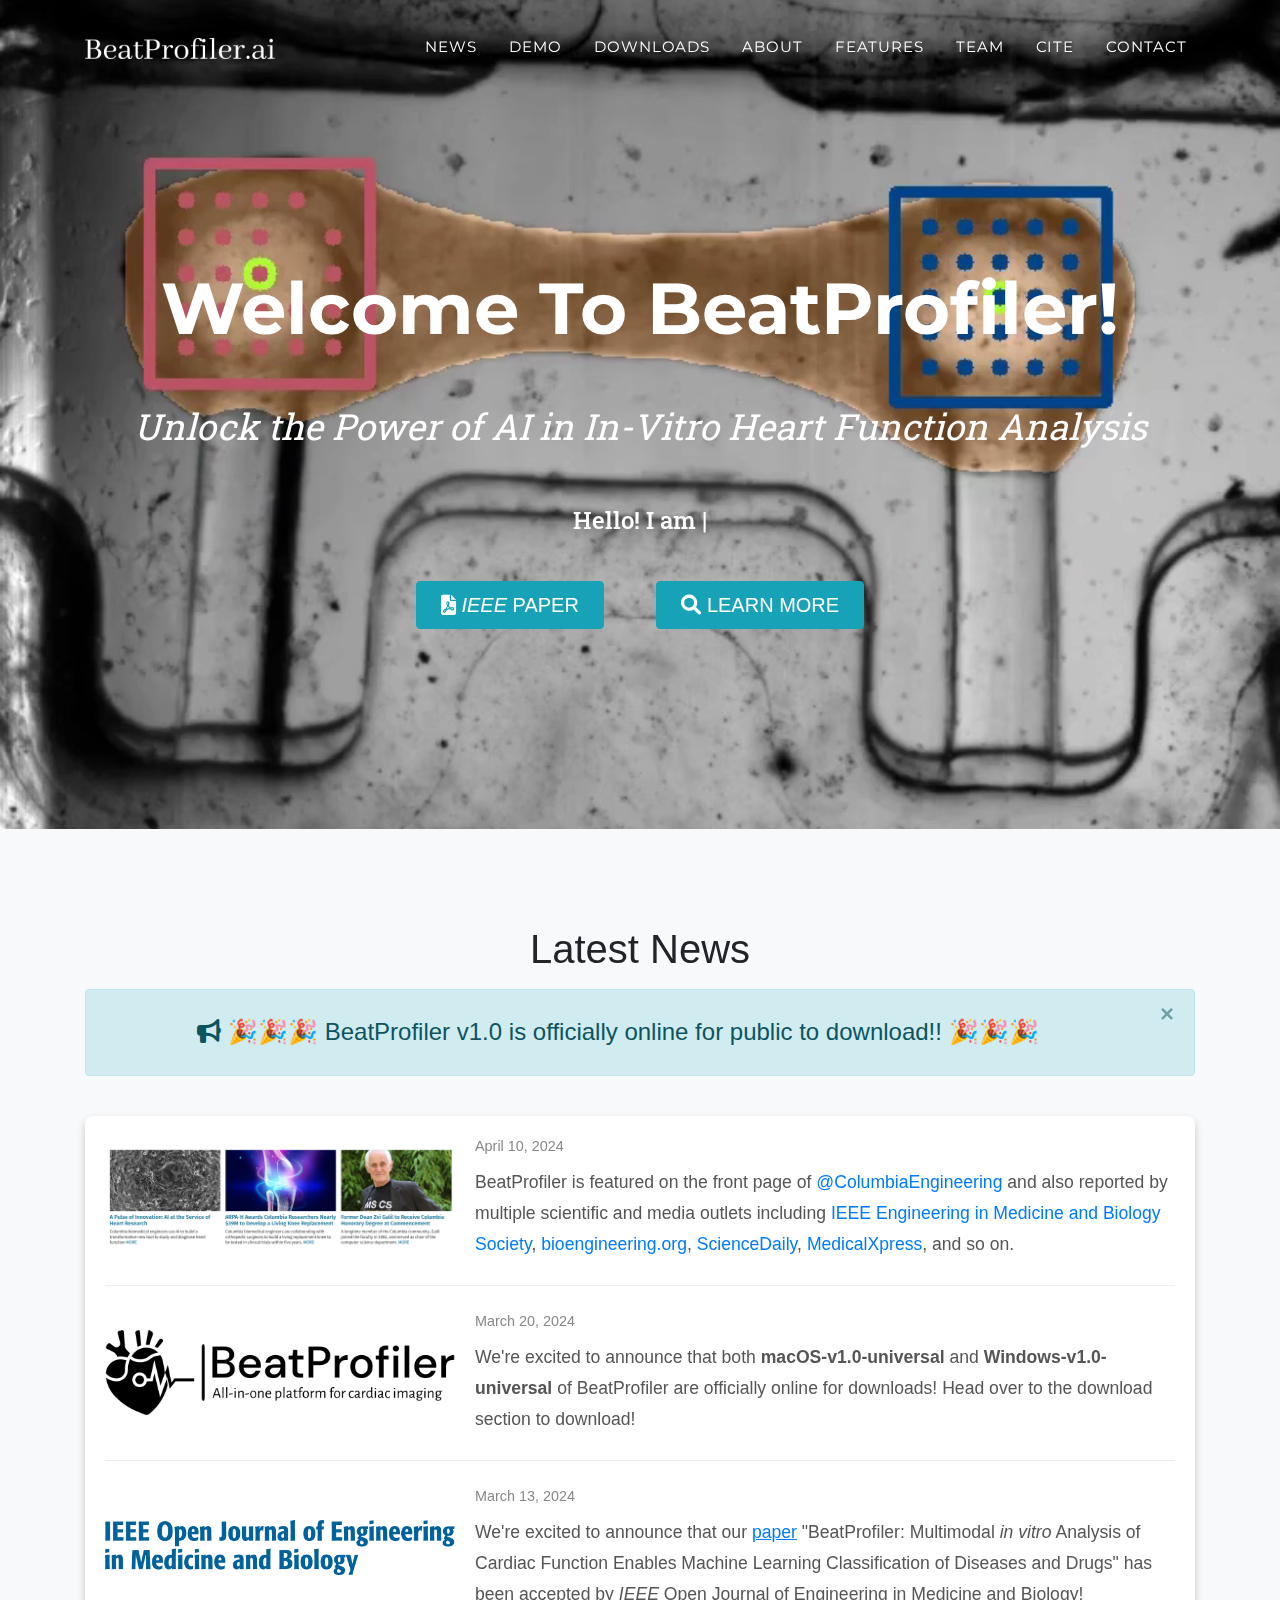
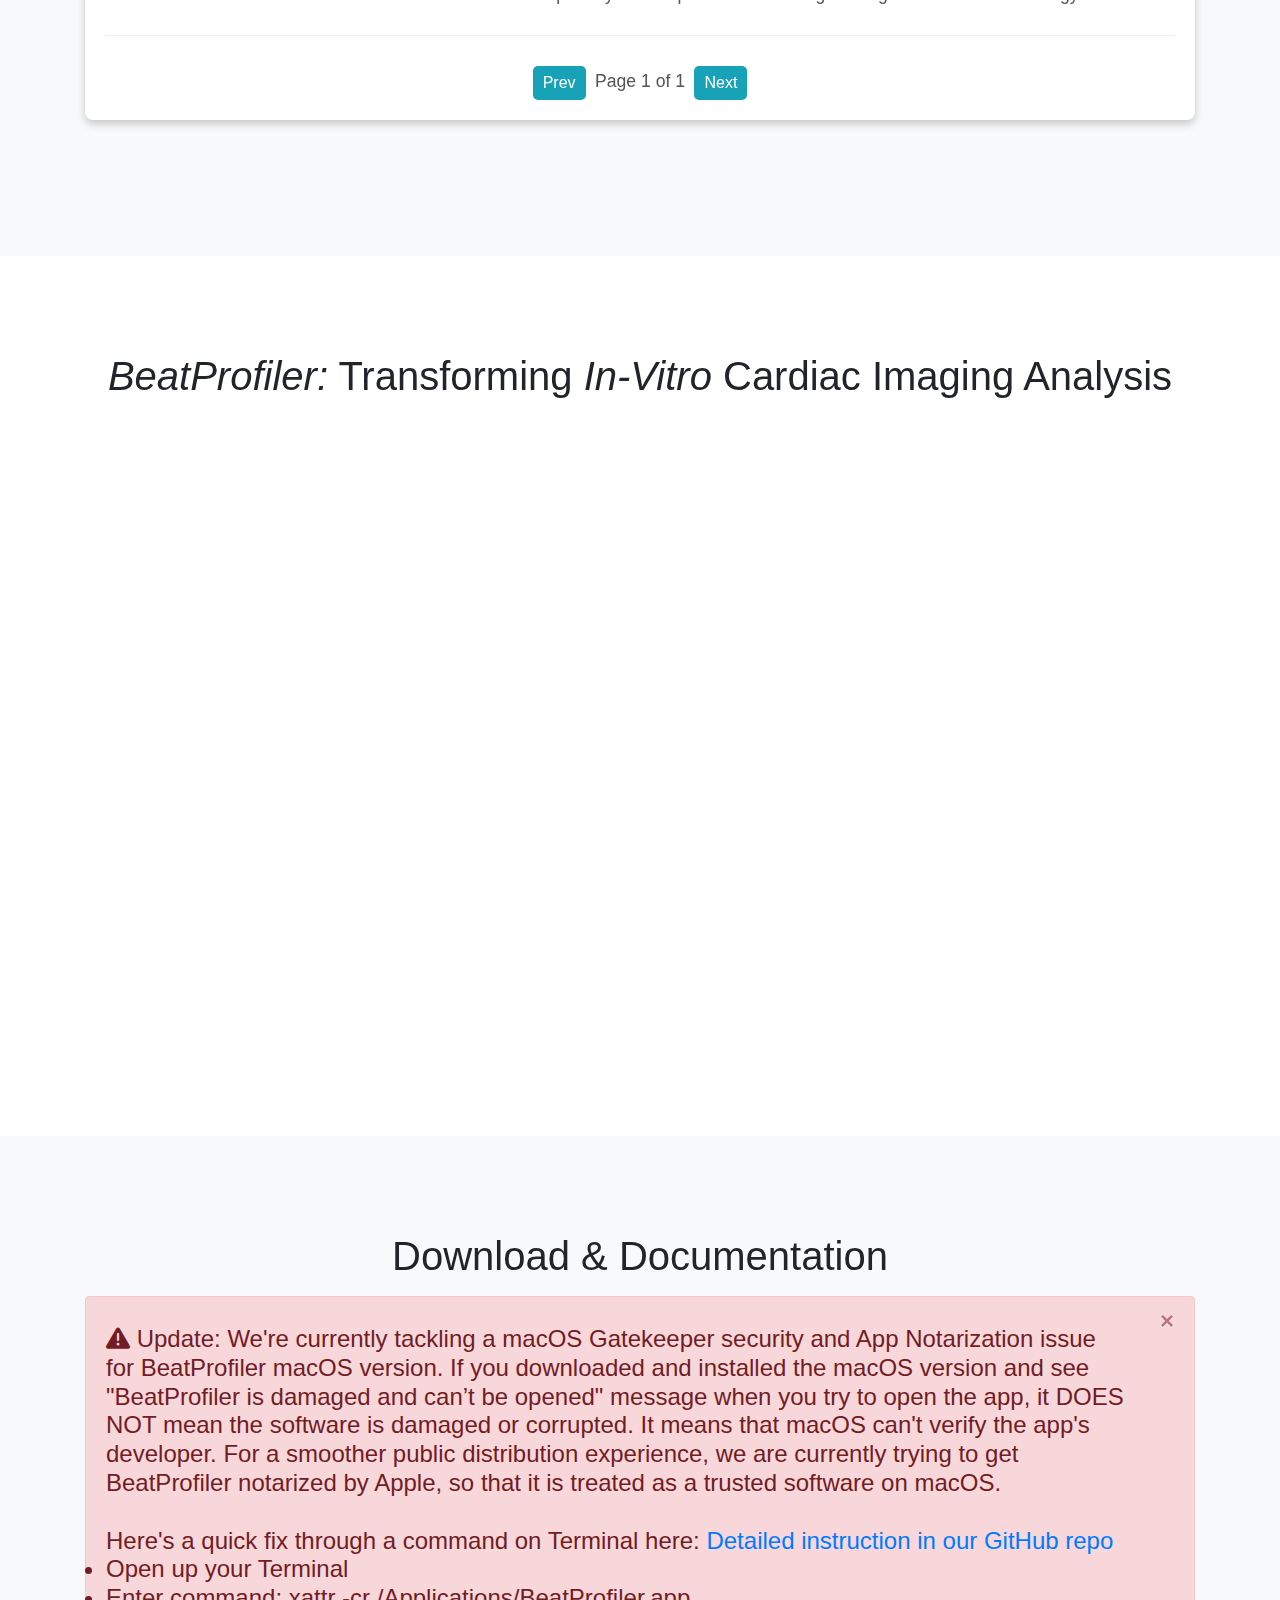
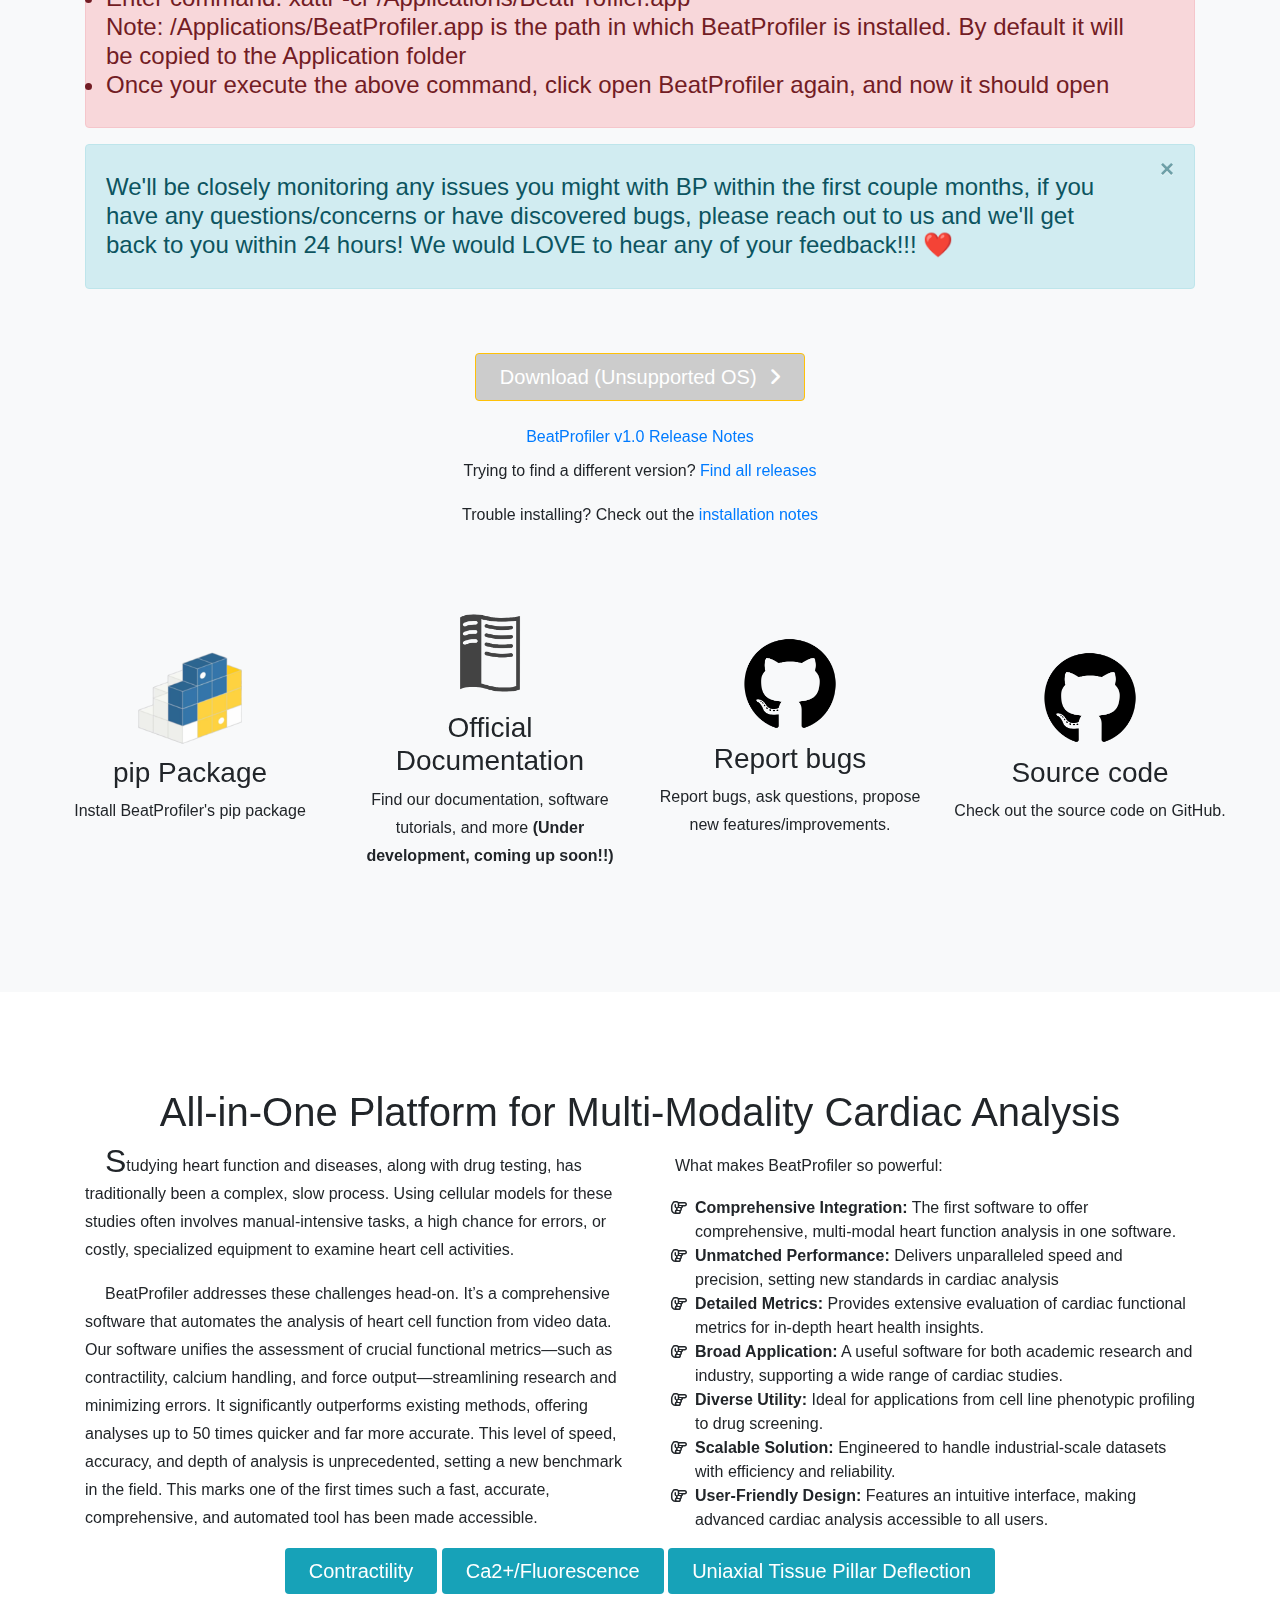
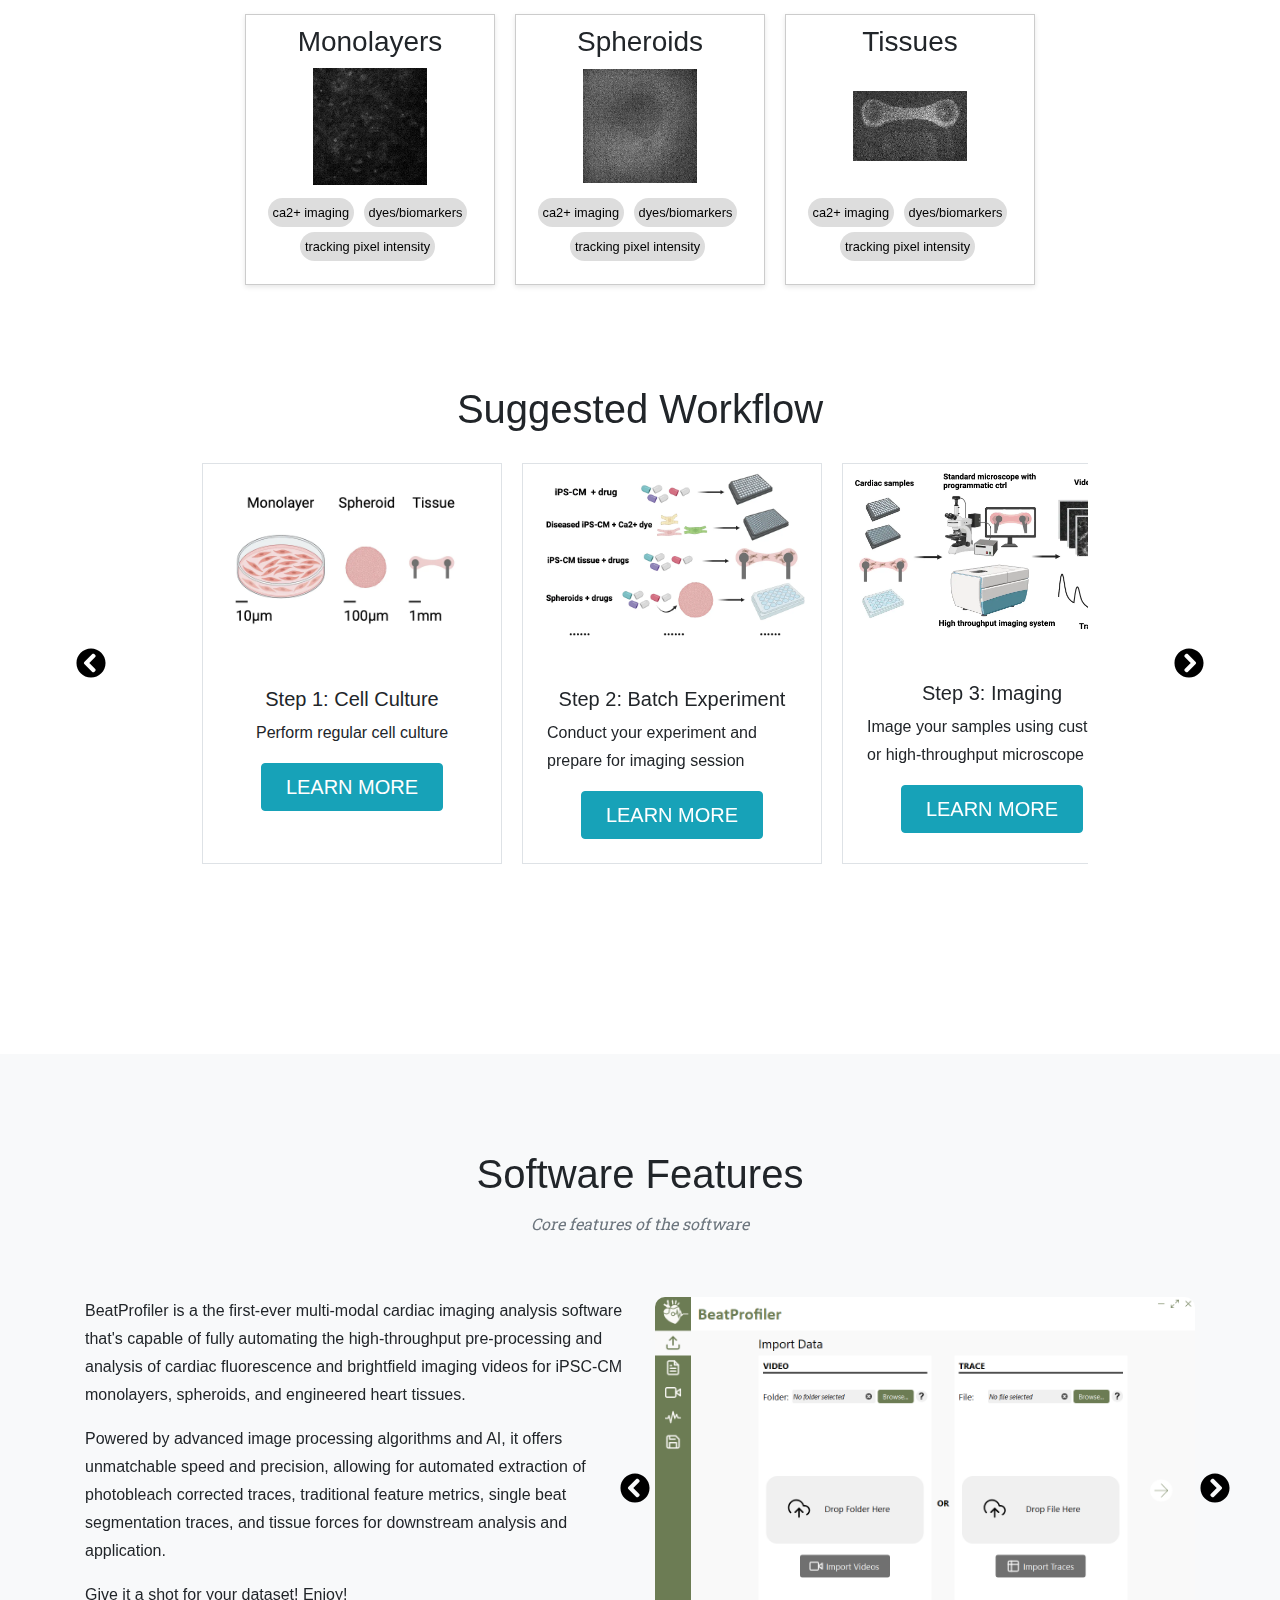
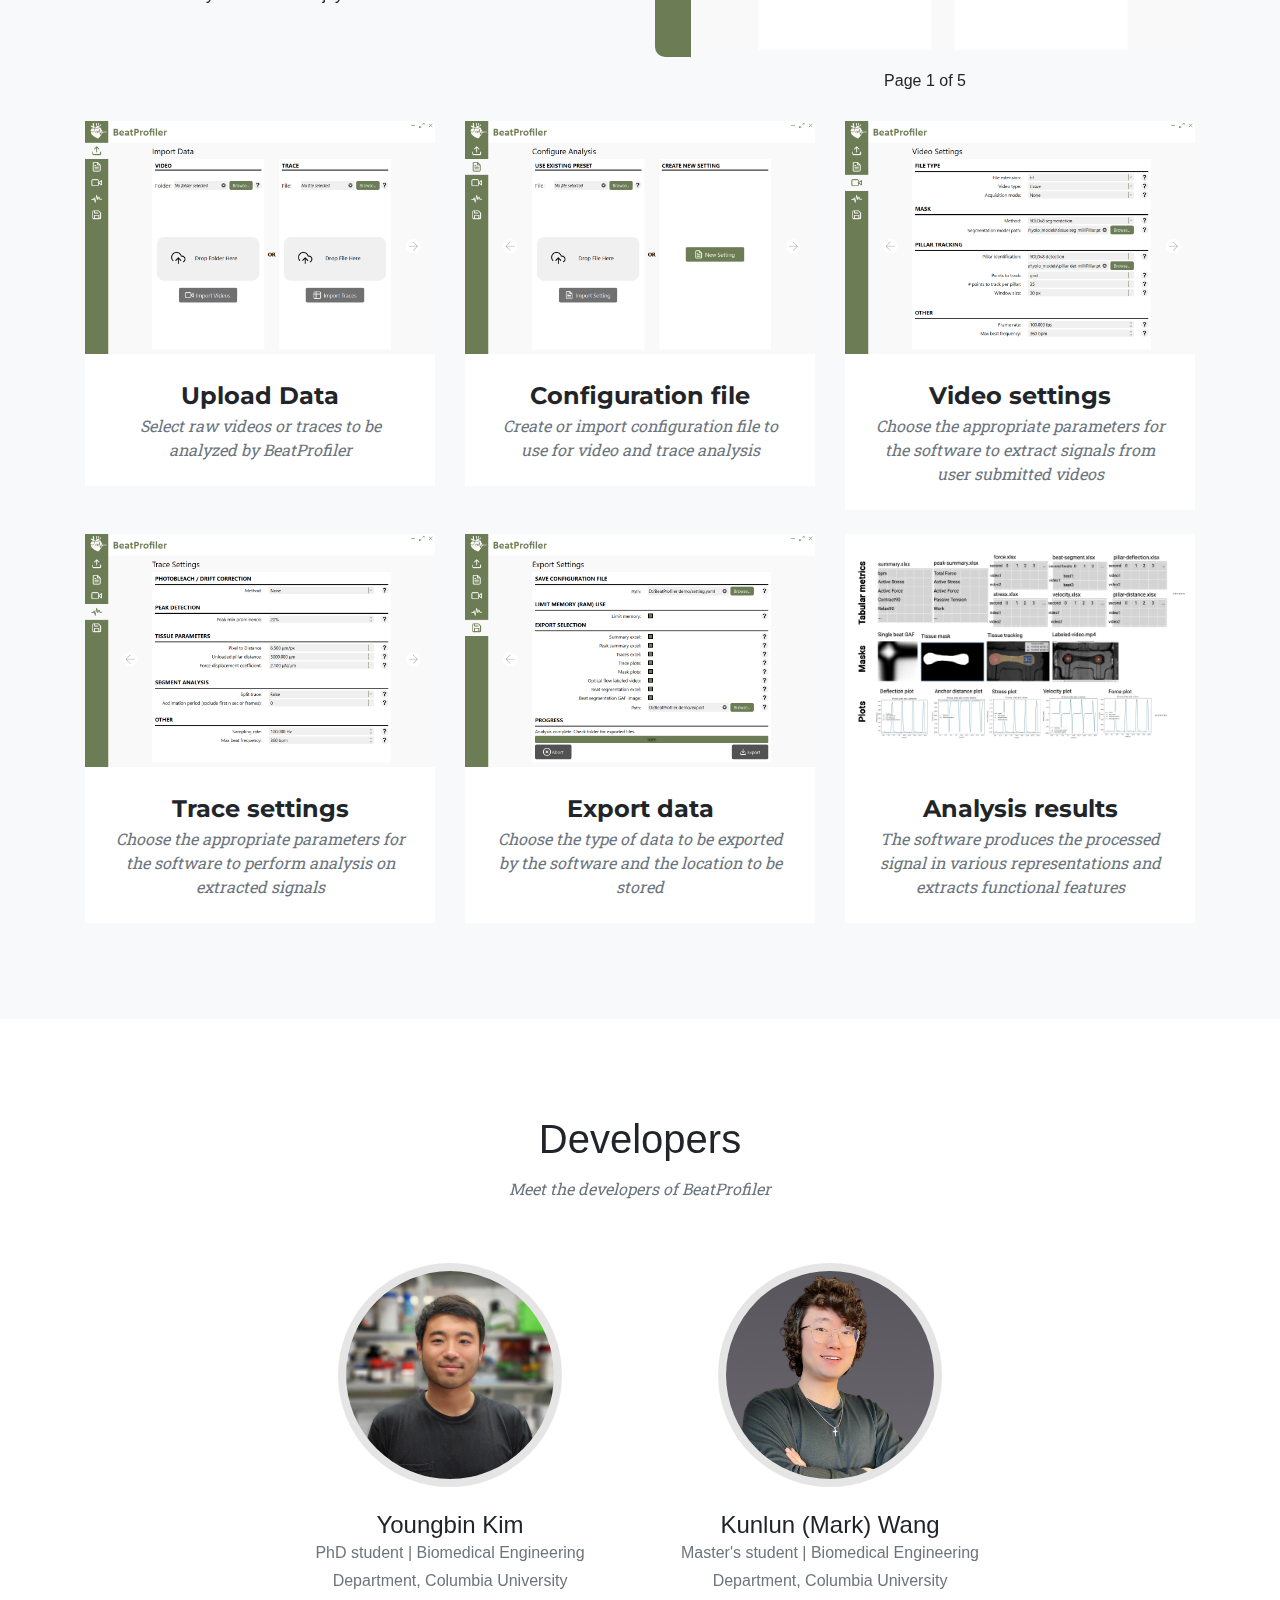
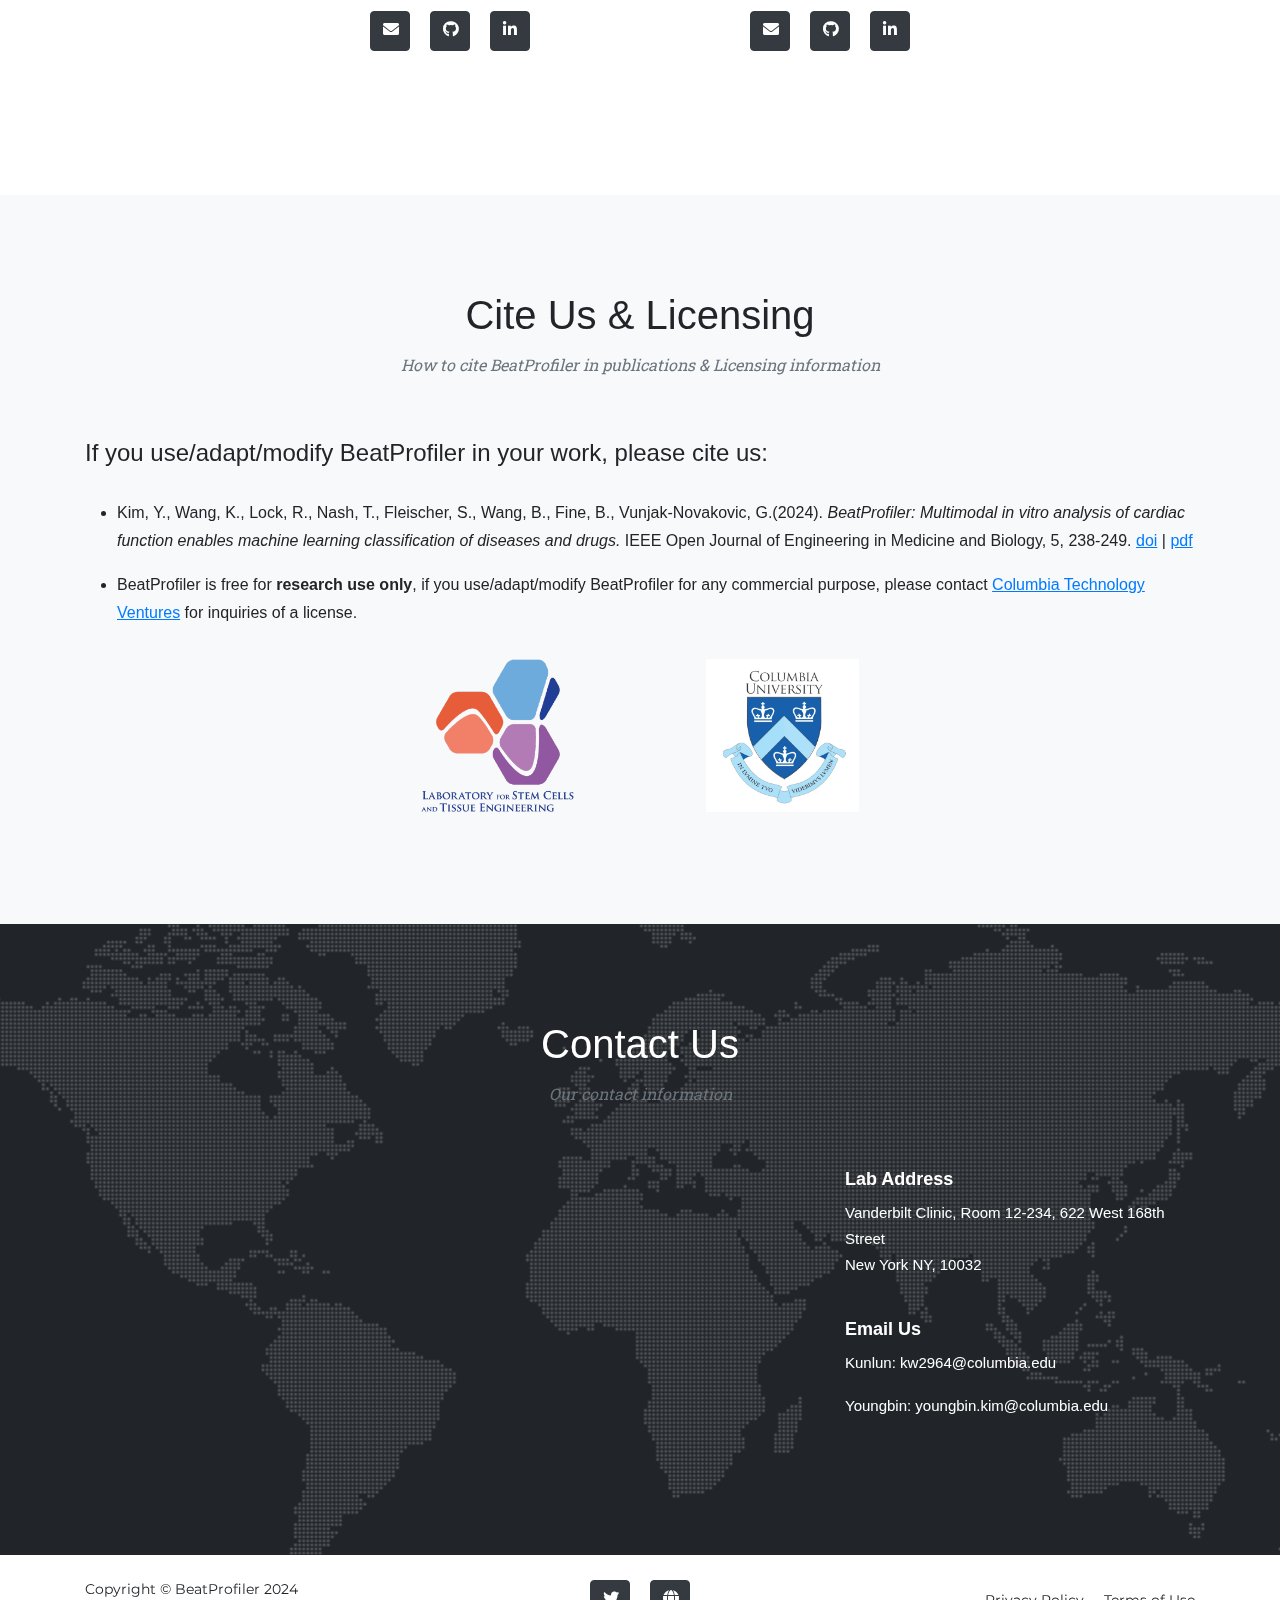
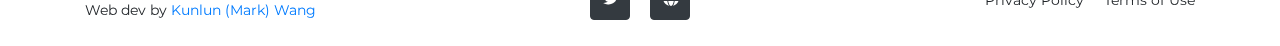
==== commit 5e4845cc: "Update index.html" ====
--- a/index.html
+++ b/index.html
@@ -1763,7 +1763,7 @@
                         </li>
 
                         <li>
-                            <p>BeatProfiler is free for <b>research use only</b>, if you use/adapt/modify BeatProfiler for any commercial purpose, please contact <a href="https://inventions.techventures.columbia.edu/technologies/automated-software--CU23247" target="_blank" style="text-decoration: underline;">Columbia Technology Ventures</a> for a license.</p>
+                            <p>BeatProfiler is free for <b>research use only</b>, if you use/adapt/modify BeatProfiler for any commercial purpose, please contact <a href="https://inventions.techventures.columbia.edu/technologies/automated-software--CU23247" target="_blank" style="text-decoration: underline;">Columbia Technology Ventures</a> for inquiries of a license.</p>
                         </li>
 
                     </ul>
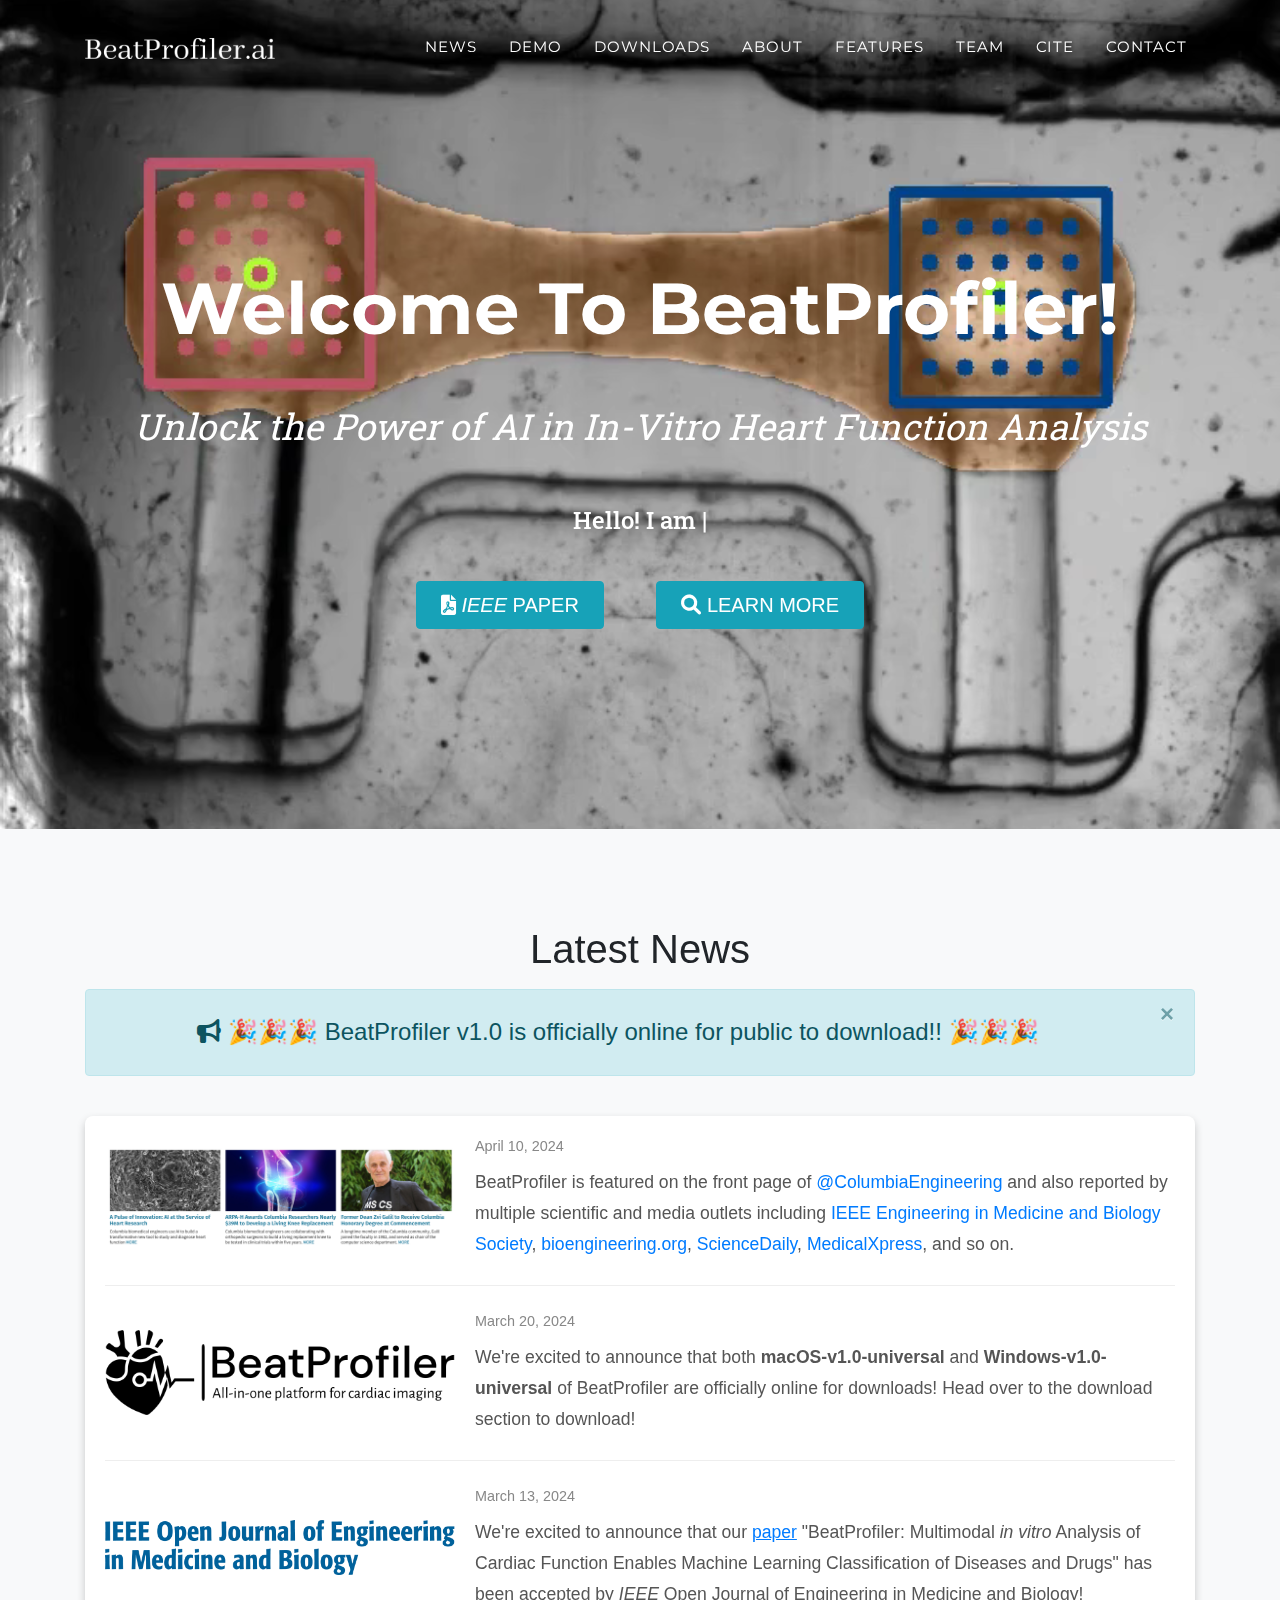
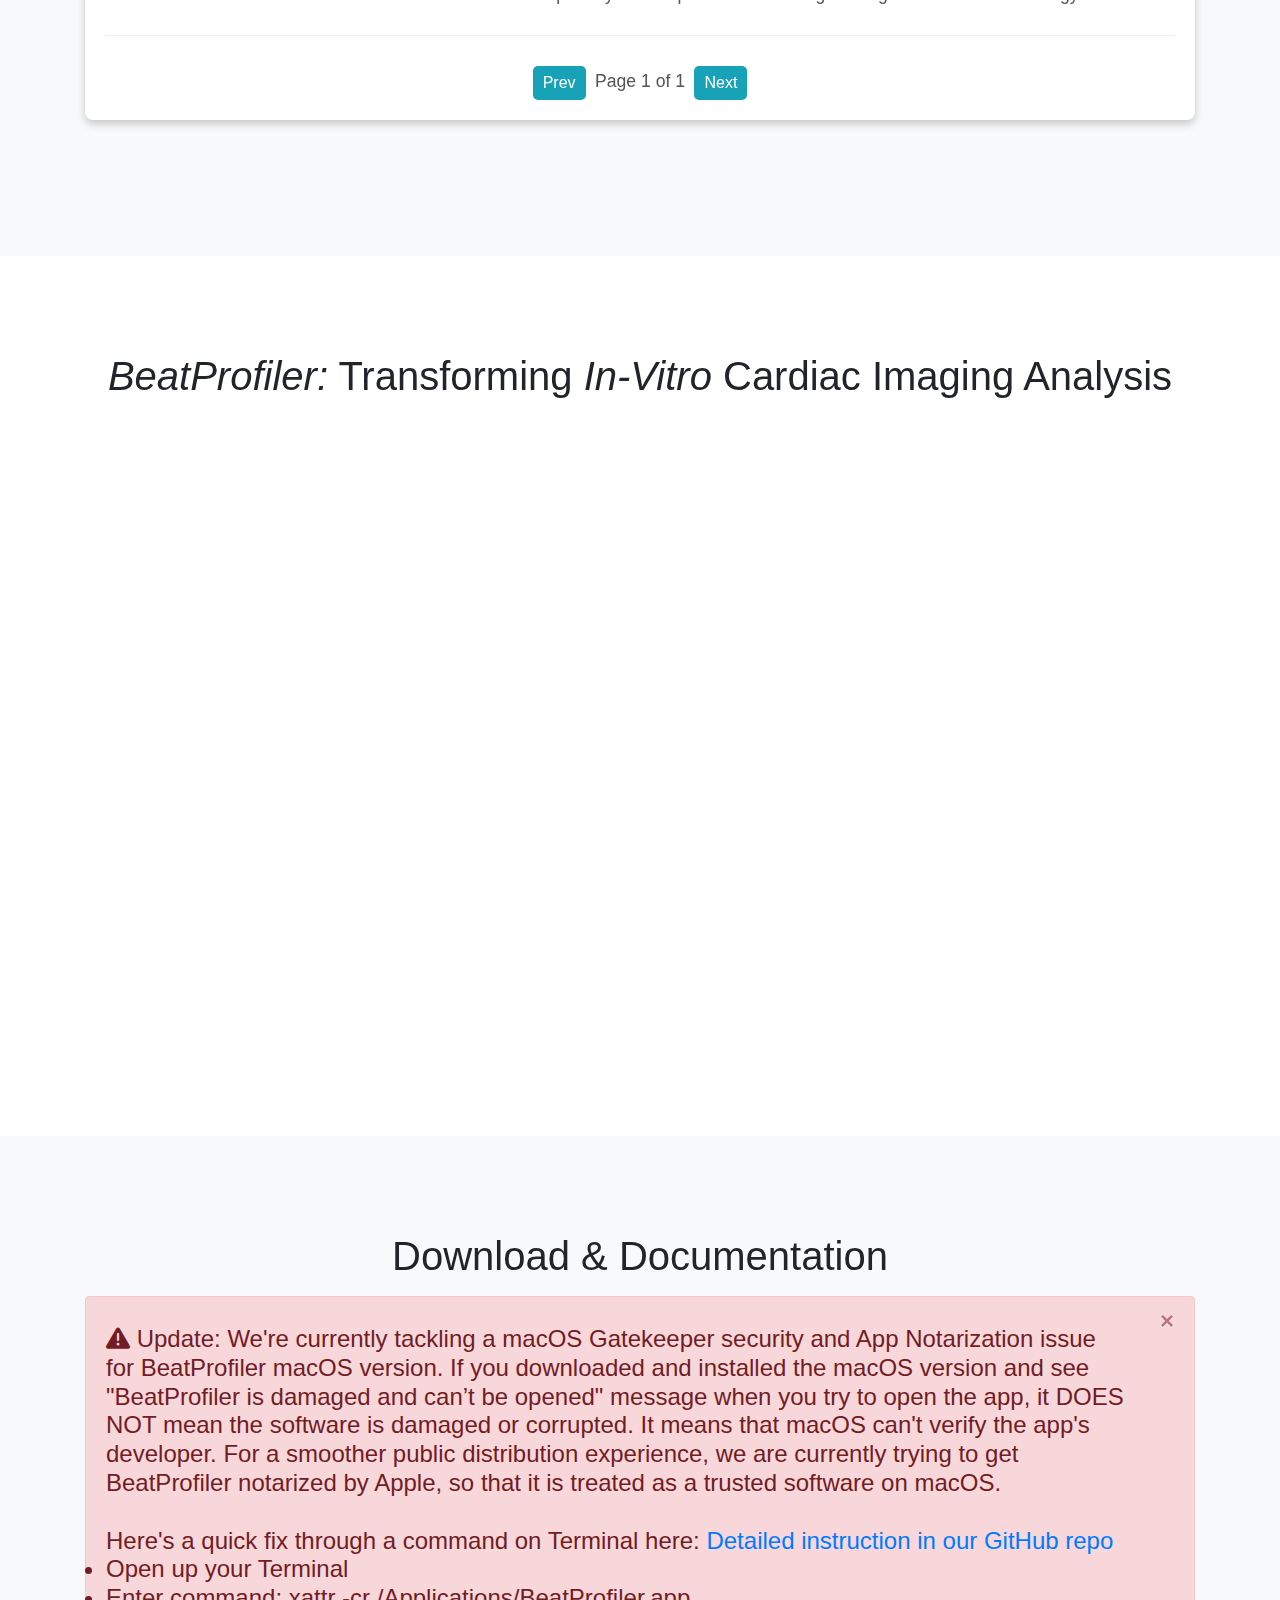
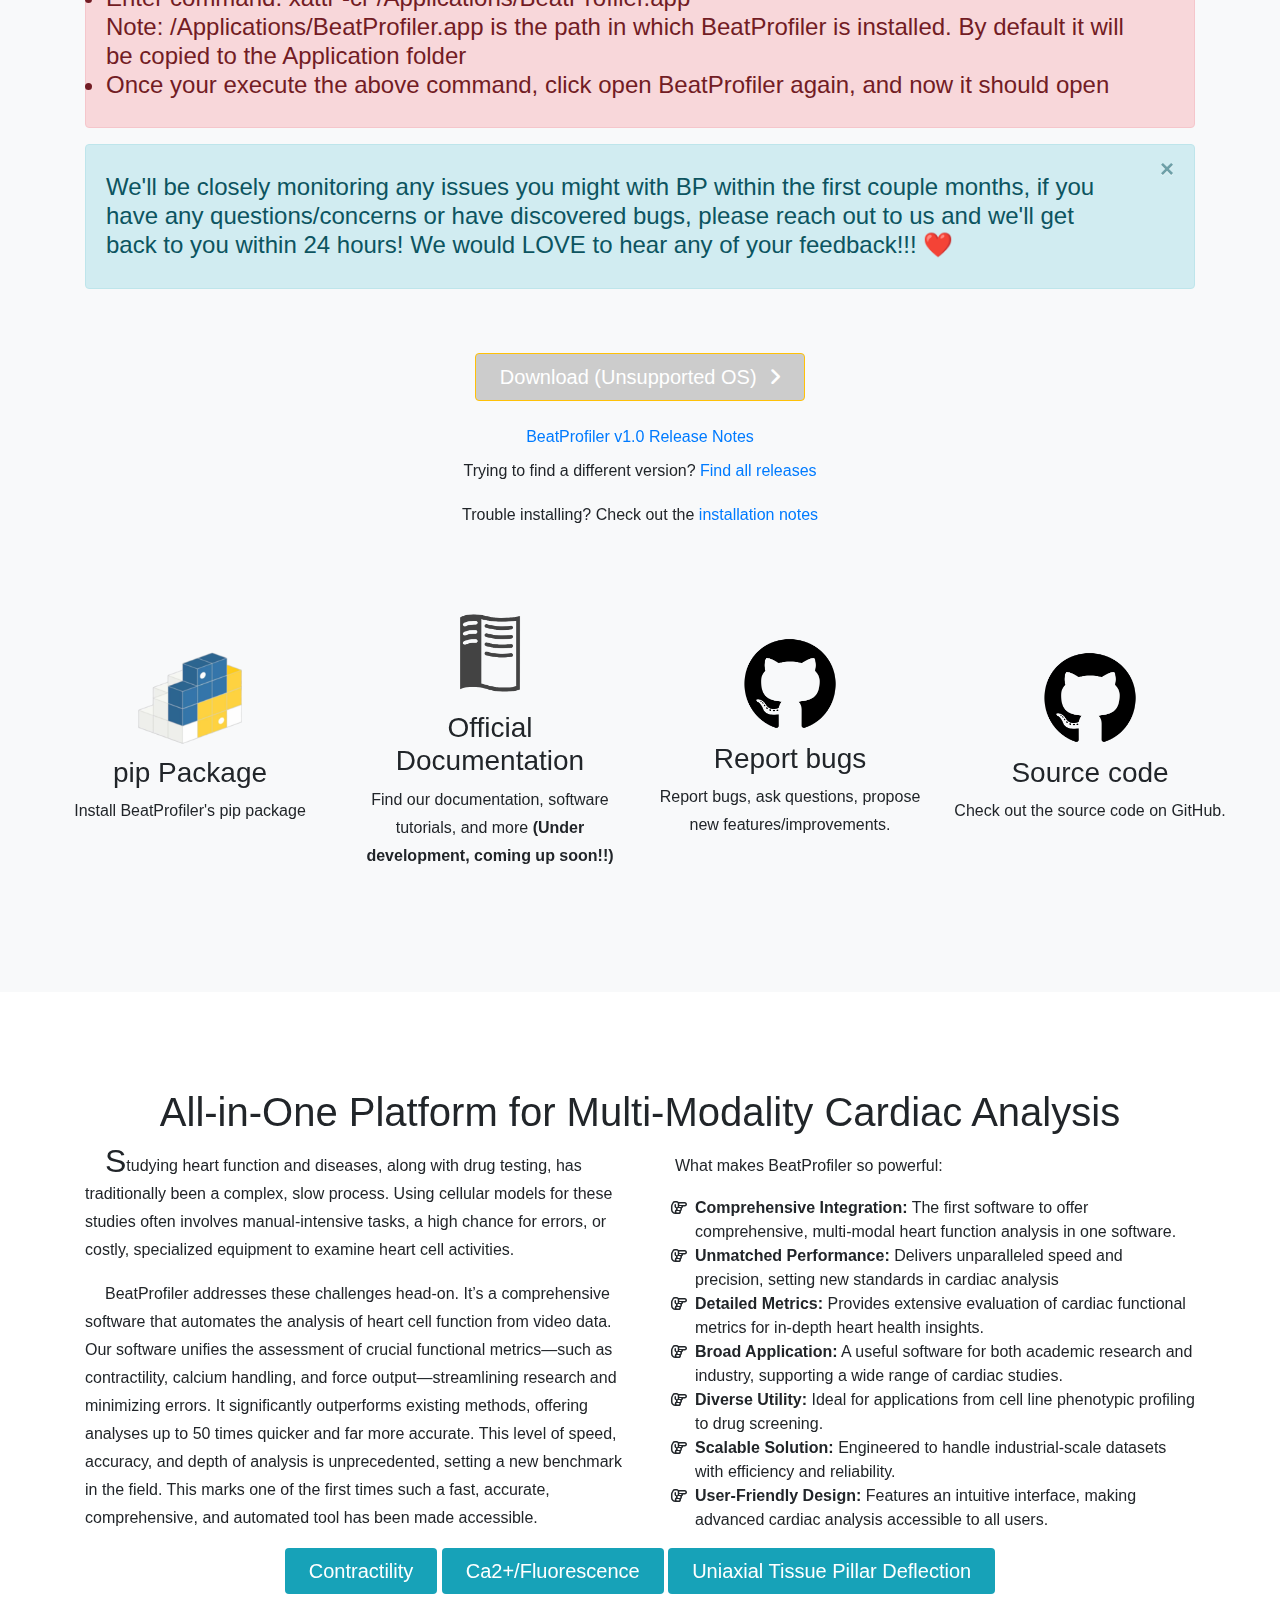
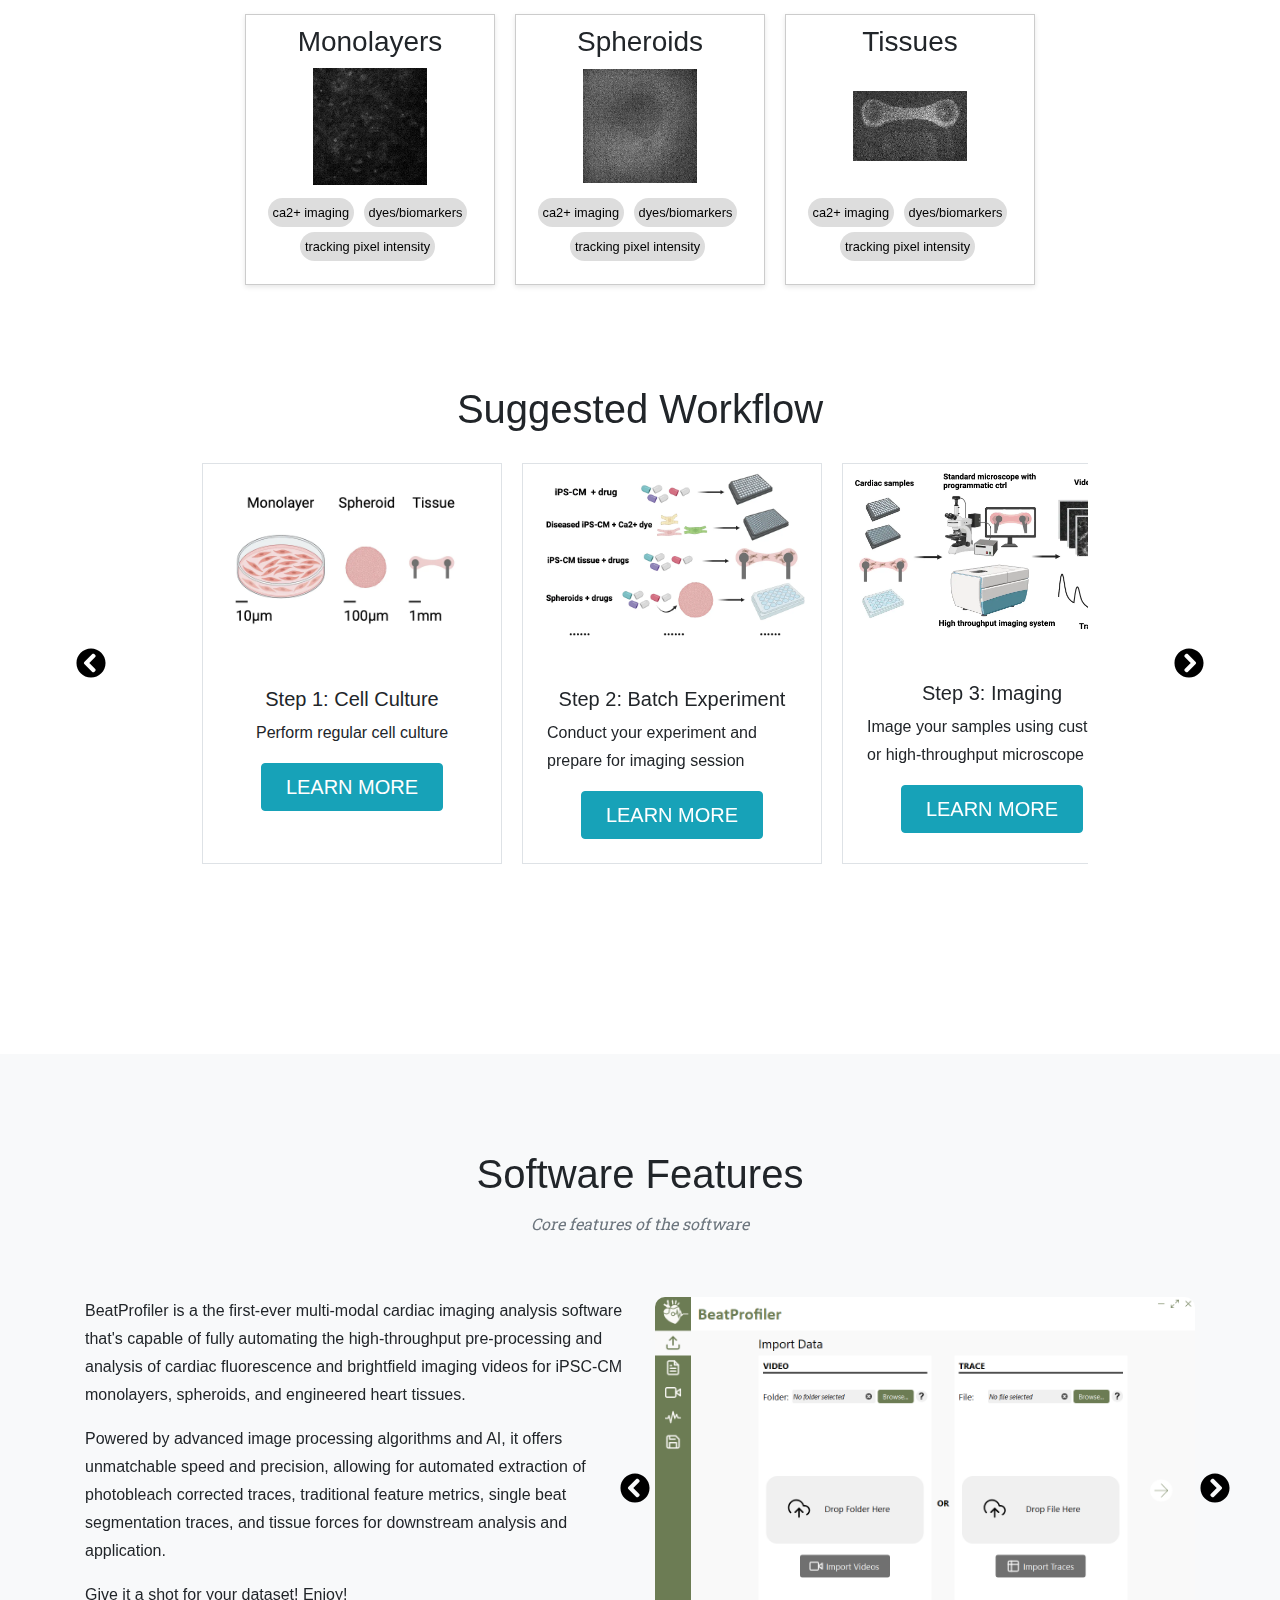
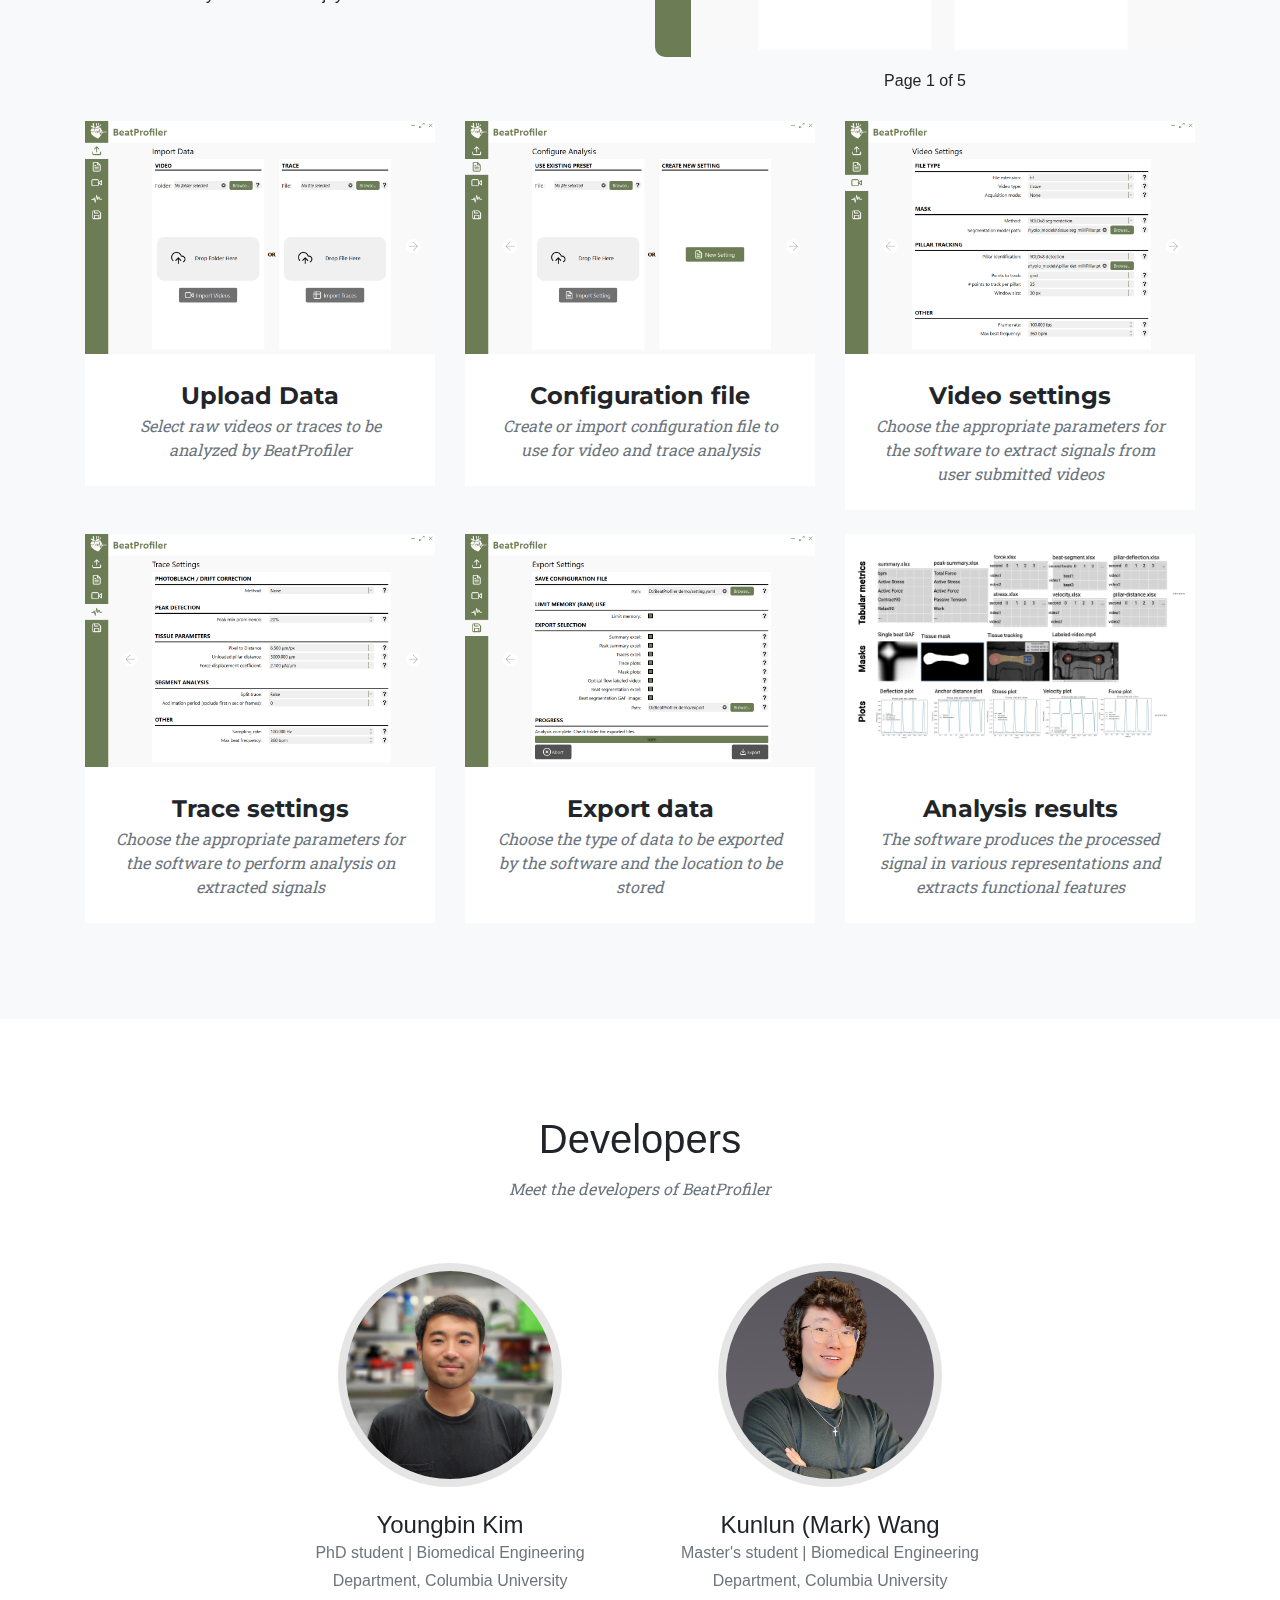
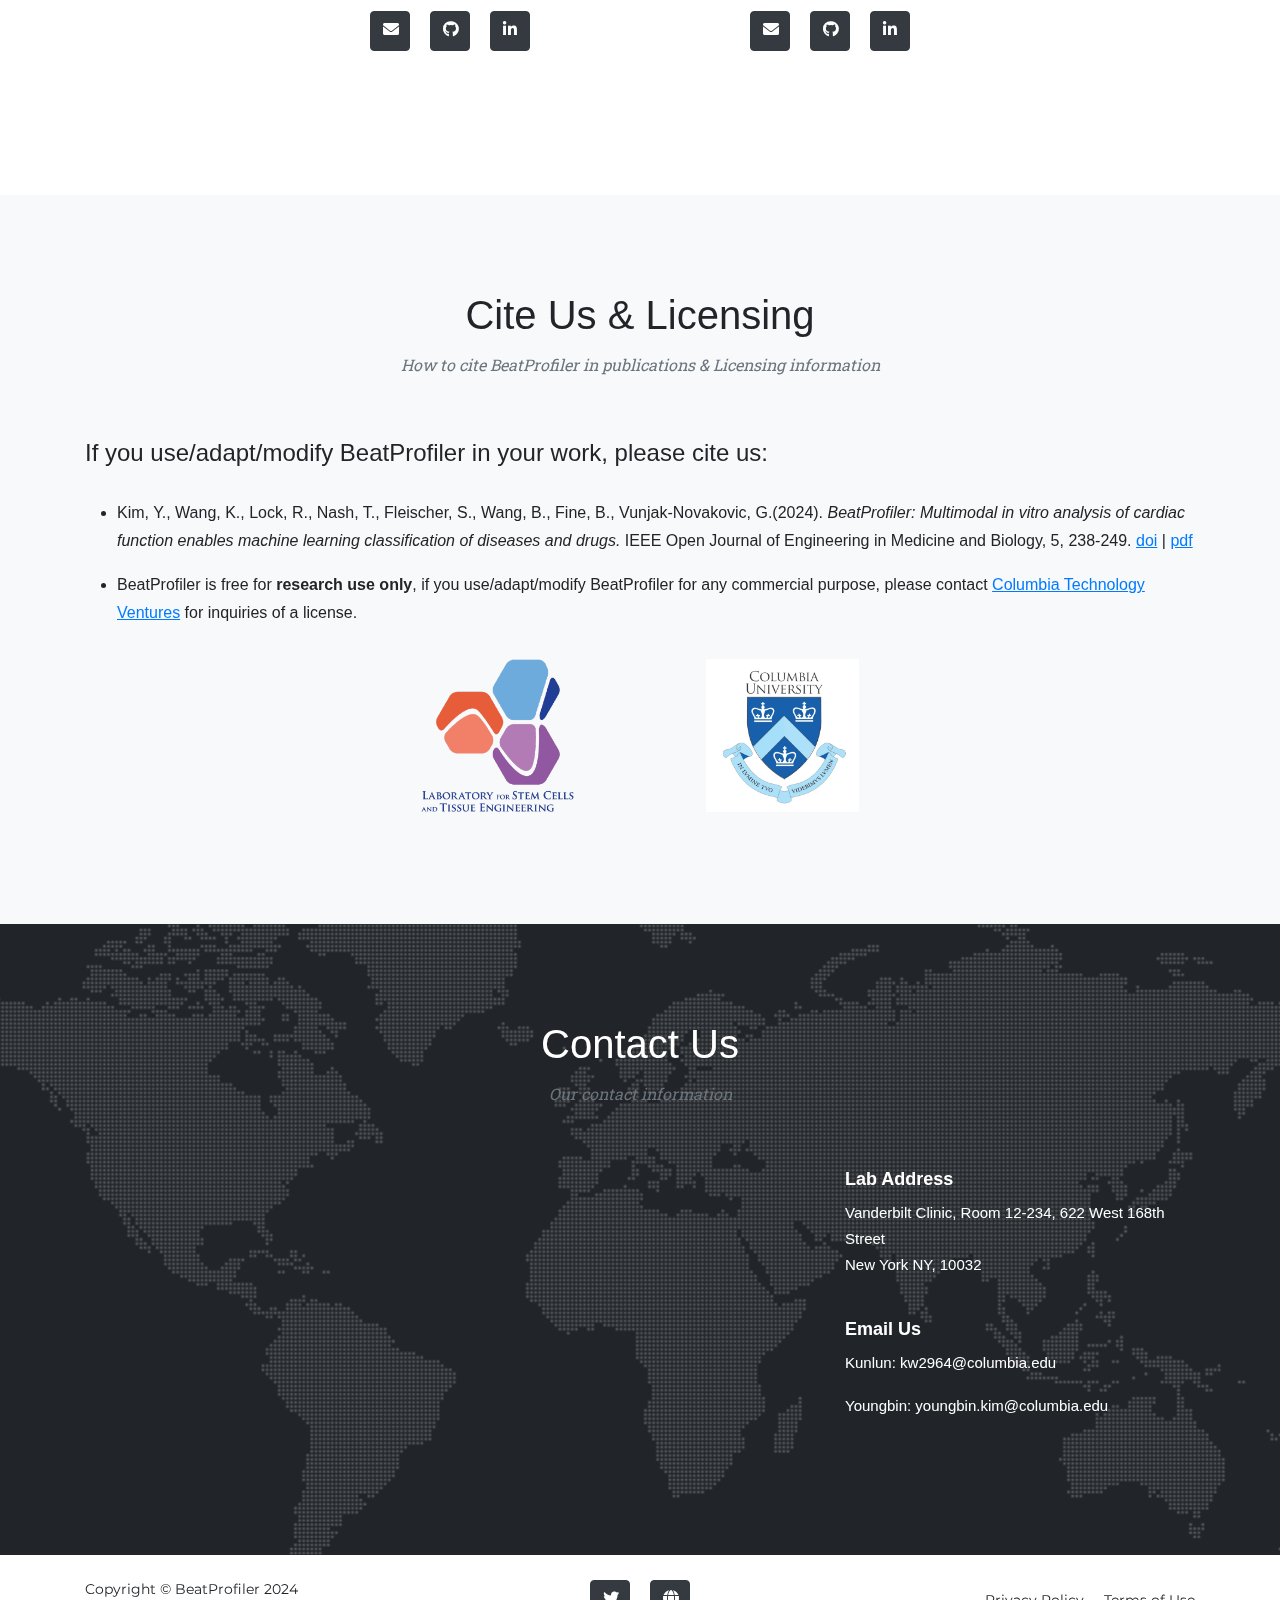
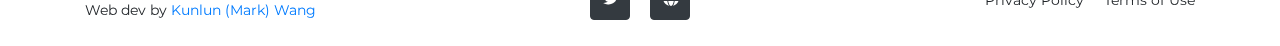
==== commit ed32a432: "google analytics" ====
--- a/index.html
+++ b/index.html
@@ -36,8 +36,16 @@
         <!-- <link href="https://cdnjs.cloudflare.com/ajax/libs/font-awesome/6.1.0/css/all.min.css" rel="stylesheet"> -->
 
         <meta name="google-site-verification" content="pfnk1_F7BxnPzXKISsnZF0TNQ5UdqsAzll-TR8BQyGI" />
-	<meta name="google-site-verification" content="ITzI_j2sVN_JjJ33G8ocufsELcqcArEpetuuBUOS3X4" />
-        
+	    <meta name="google-site-verification" content="ITzI_j2sVN_JjJ33G8ocufsELcqcArEpetuuBUOS3X4" />
+        <!-- Google tag (gtag.js) -->
+        <script async src="https://www.googletagmanager.com/gtag/js?id=G-6SSP5M0XCD"></script>
+        <script>
+          window.dataLayer = window.dataLayer || [];
+          function gtag(){dataLayer.push(arguments);}
+          gtag('js', new Date());
+
+          gtag('config', 'G-6SSP5M0XCD');
+        </script>
     </head>
     <body id="page-top">
         <!-- Navigation-->
